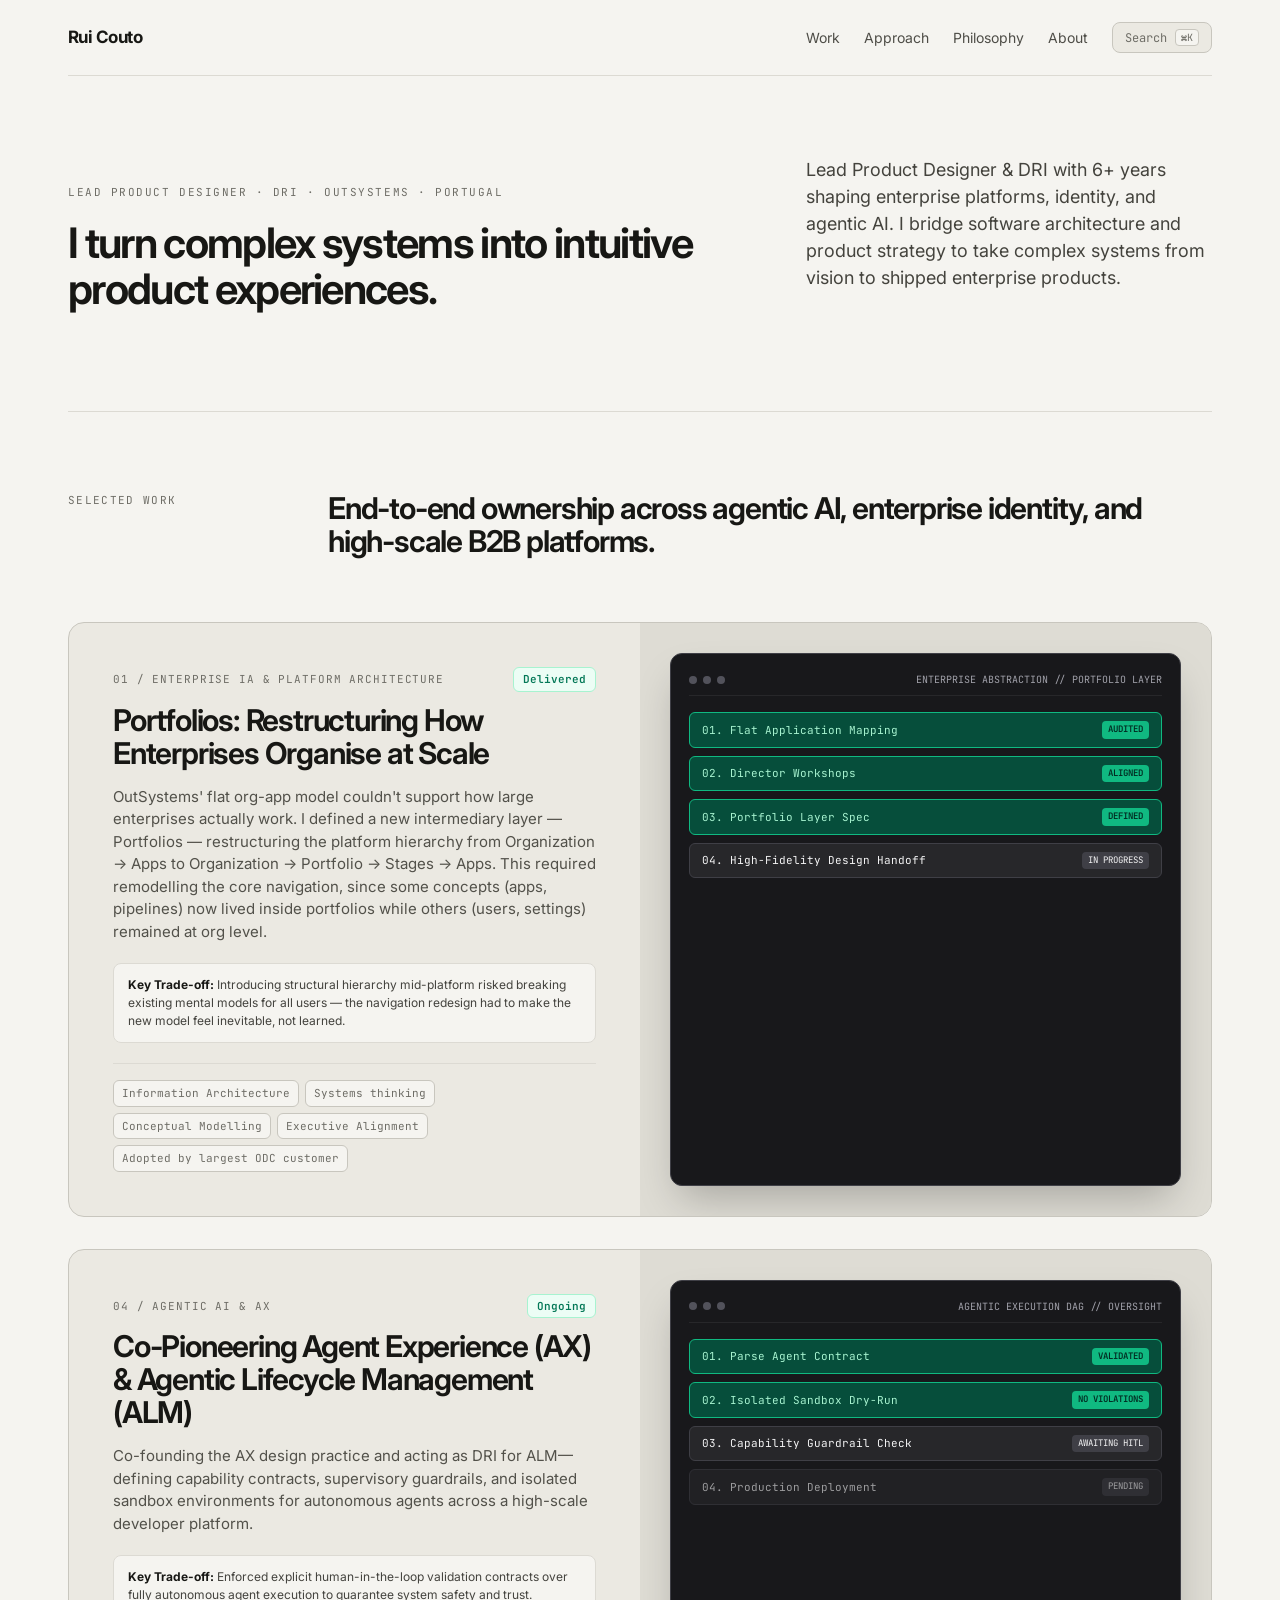
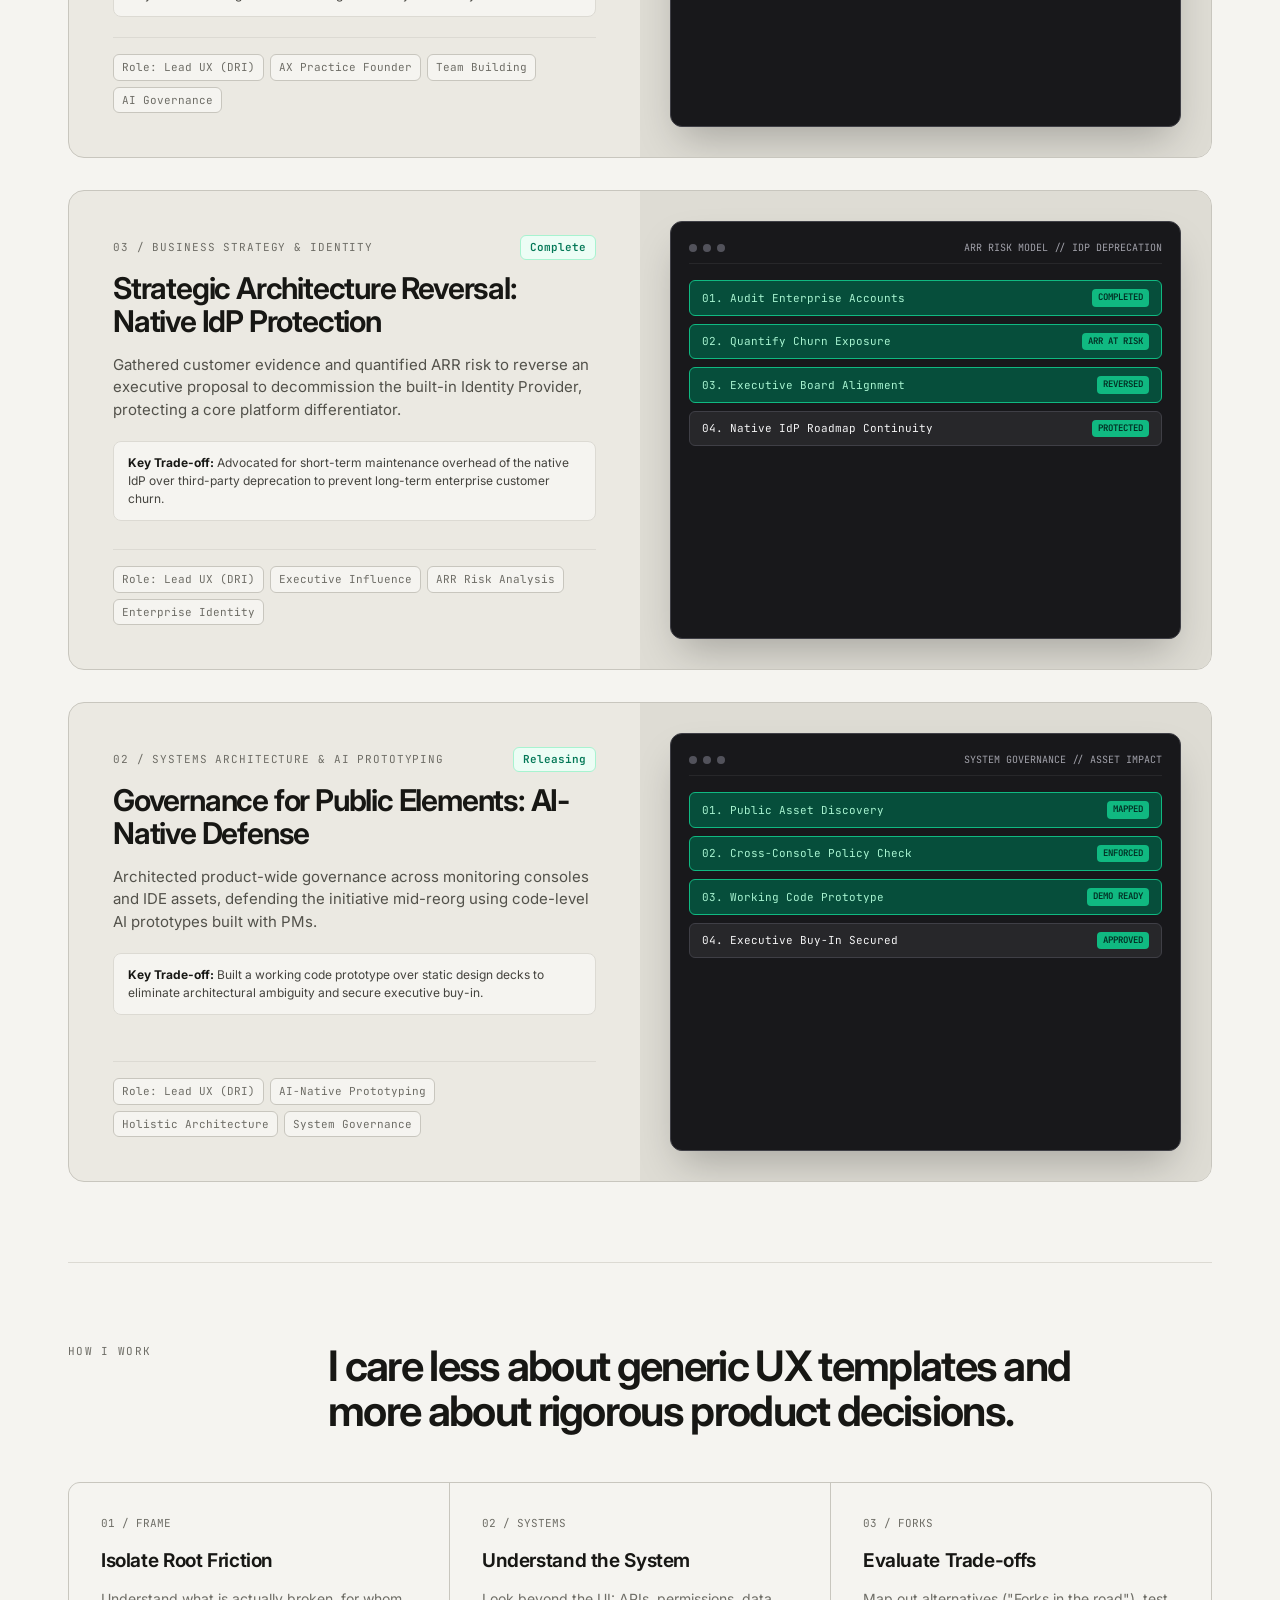
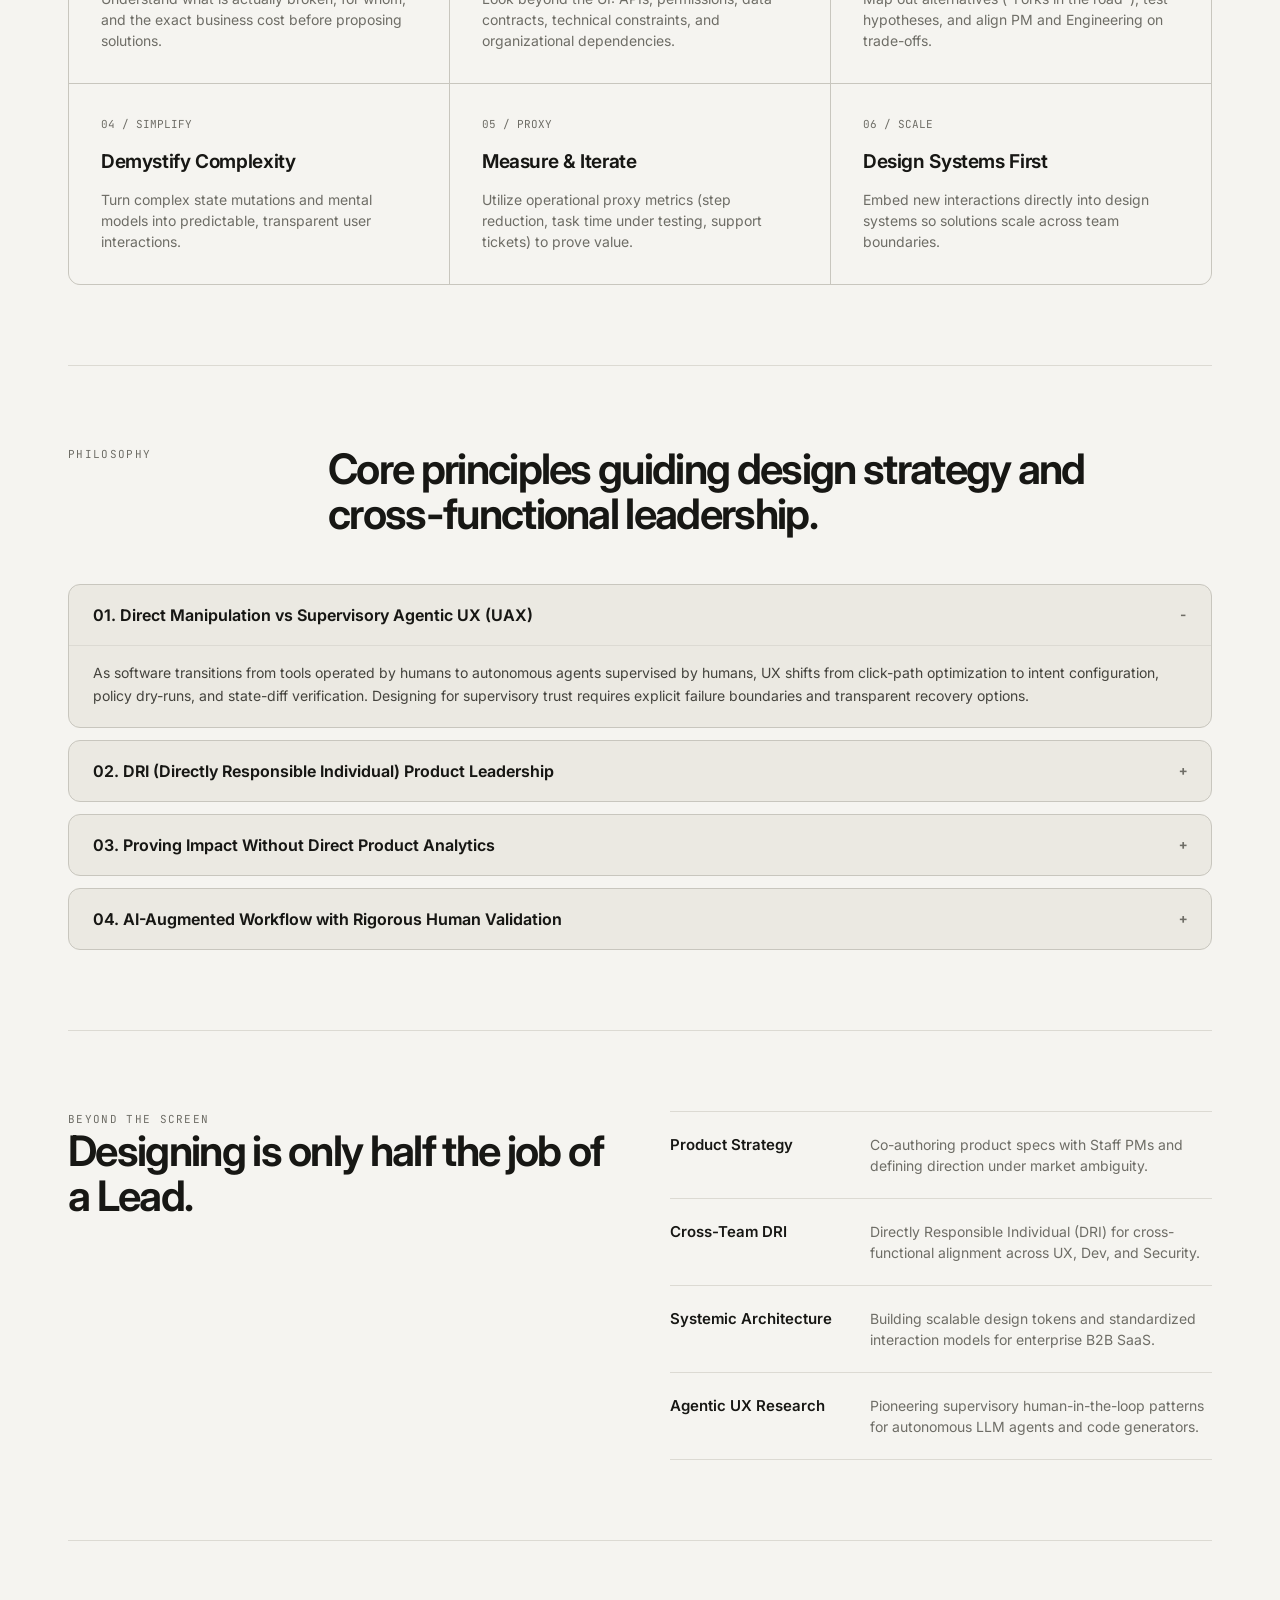
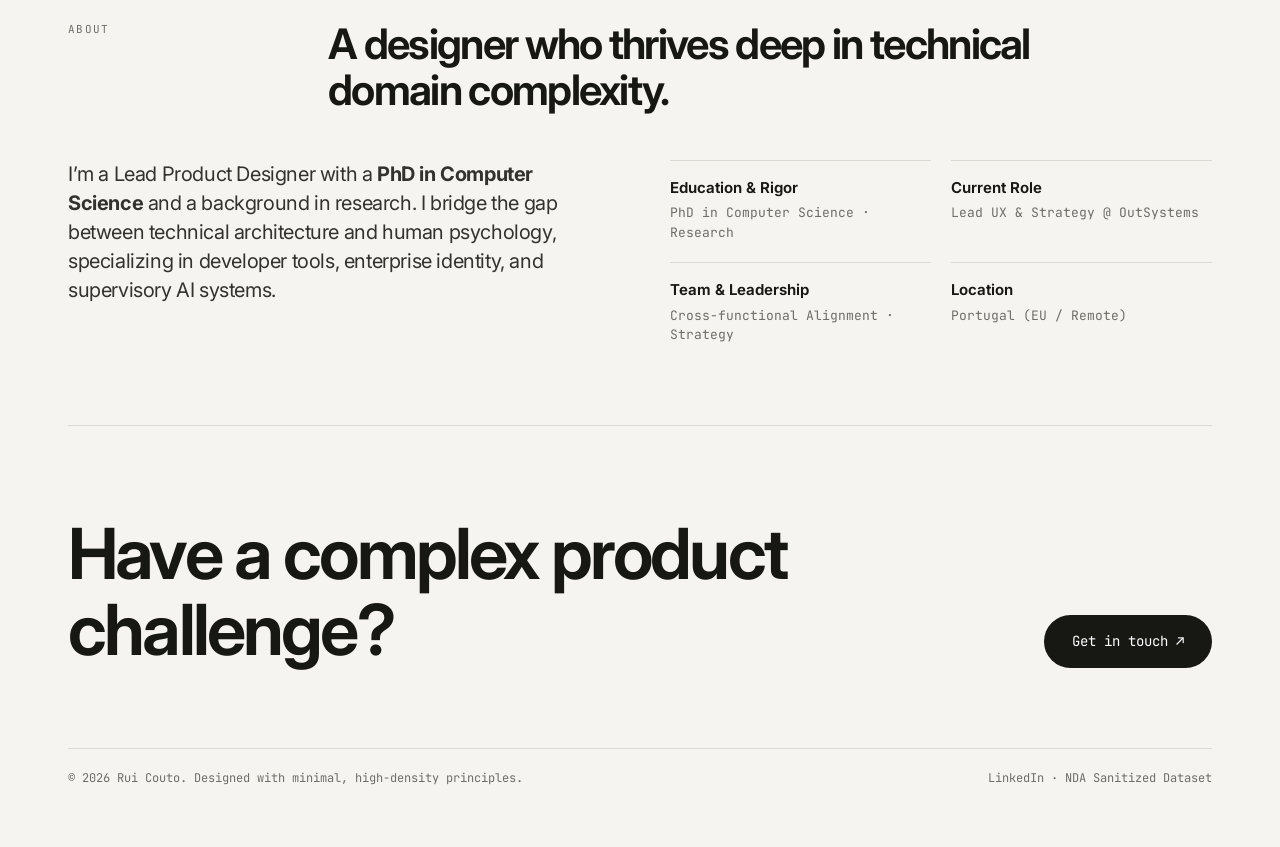
==== index.html @ 56433427 "Clean hero section." ====
<!doctype html>
<html lang="en">
<head>
<meta charset="utf-8">
<meta name="viewport" content="width=device-width, initial-scale=1.0">
<title>Rui Couto — Lead Product Designer & UX Systems</title>
<link rel="preconnect" href="https://fonts.googleapis.com">
<link rel="preconnect" href="https://fonts.gstatic.com" crossorigin>
<link href="https://fonts.googleapis.com/css2?family=Inter:wght@400;500;600;700;800&family=JetBrains+Mono:wght@400;500;600&display=swap" rel="stylesheet">
<style>
  :root {
    --bg: #f5f4f0;
    --ink: #171714;
    --muted: #6e6d66;
    --muted-light: #8e8c84;
    --line: #dcdad3;
    --line-dark: #c8c6be;
    --card: #ebe9e2;
    --card-hover: #e4e2da;
    --accent: #10b981;
    --accent-bg: #ecfdf5;
    --accent-border: #a7f3d0;
    --sky-accent: #0284c7;
    --sky-bg: #f0f9ff;
    --sky-border: #bae6fd;
    --pill-bg: #e2e0d8;
    --max: 1200px;
    --font-mono: 'JetBrains Mono', monospace;
  }

  * { box-sizing: border-box; }
  html { scroll-behavior: smooth; }
  body {
    margin: 0;
    background: var(--bg);
    color: var(--ink);
    font-family: Inter, system-ui, -apple-system, BlinkMacSystemFont, "Segoe UI", Roboto, sans-serif;
    line-height: 1.5;
    -webkit-font-smoothing: antialiased;
  }

  a { color: inherit; text-decoration: none; }
  button { font-family: inherit; cursor: pointer; }
  .wrap { max-width: var(--max); margin: auto; padding: 0 28px; }

  nav {
    height: 76px;
    display: flex;
    align-items: center;
    justify-content: space-between;
    border-bottom: 1px solid var(--line);
  }
  .logo-group {
    display: flex;
    align-items: center;
    gap: 12px;
  }
  .logo {
    font-weight: 700;
    letter-spacing: -.03em;
    font-size: 17px;
  }
  nav .links {
    display: flex;
    align-items: center;
    gap: 24px;
    font-size: 14px;
    color: #4e4d47;
  }
  .cmd-trigger {
    display: inline-flex;
    align-items: center;
    gap: 8px;
    background: var(--card);
    border: 1px solid var(--line-dark);
    padding: 6px 12px;
    border-radius: 8px;
    font-size: 12px;
    font-family: var(--font-mono);
    color: var(--muted);
    transition: all 0.2s ease;
  }
  .cmd-trigger:hover {
    background: var(--ink);
    color: #fff;
    border-color: var(--ink);
  }
  .kbd {
    background: var(--bg);
    border: 1px solid var(--line-dark);
    padding: 1px 5px;
    border-radius: 4px;
    font-size: 10px;
  }

  .hero {
    padding: 80px 0 100px;
    display: grid;
    grid-template-columns: 1.25fr 0.75fr;
    gap: 60px;
    align-items: end;
  }
  .eyebrow {
    text-transform: uppercase;
    letter-spacing: .14em;
    font-size: 11px;
    font-family: var(--font-mono);
    color: var(--muted);
    margin-bottom: 20px;
    display: flex;
    align-items: center;
    gap: 8px;
  }
  h1 {
    font-size: clamp(44px, 5.5vw, 80px);
    line-height: .96;
    letter-spacing: -.055em;
    margin: 0;
    max-width: 880px;
    font-weight: 700;
  }
  .hero-right {
    display: flex;
    flex-direction: column;
    gap: 20px;
  }
  .hero-copy {
    font-size: 18px;
    color: #44433d;
    margin: 0;
    line-height: 1.5;
  }
  .hero-copy strong { color: var(--ink); font-weight: 600; }
  .hero-meta {
    display: flex;
    gap: 8px;
    flex-wrap: wrap;
  }
  .pill {
    border: 1px solid var(--line-dark);
    background: var(--card);
    border-radius: 999px;
    padding: 6px 12px;
    font-size: 12px;
    font-family: var(--font-mono);
    color: #44433d;
  }

  section {
    padding: 80px 0;
    border-top: 1px solid var(--line);
  }
  .section-head {
    display: grid;
    grid-template-columns: 220px 1fr;
    gap: 40px;
    margin-bottom: 48px;
  }
  .section-label {
    text-transform: uppercase;
    letter-spacing: .12em;
    font-size: 11px;
    font-family: var(--font-mono);
    color: var(--muted);
  }
  h2 {
    font-size: clamp(30px, 3.8vw, 42px);
    line-height: 1.08;
    letter-spacing: -.04em;
    margin: 0;
    max-width: 760px;
    font-weight: 650;
  }

  .work-grid { display: grid; gap: 32px; }
  .case {
    display: grid;
    grid-template-columns: 1fr 1fr;
    min-height: 480px;
    background: var(--card);
    border: 1px solid var(--line-dark);
    border-radius: 16px;
    overflow: hidden;
    transition: transform 0.25s cubic-bezier(0.16, 1, 0.3, 1), box-shadow 0.25s ease;
  }
  .case:hover {
    transform: translateY(-2px);
    box-shadow: 0 16px 32px -8px rgba(0,0,0,0.06);
  }
  .case-info {
    padding: 44px;
    display: flex;
    flex-direction: column;
    justify-content: space-between;
  }
  .case-header-meta {
    display: flex;
    align-items: center;
    justify-content: space-between;
    gap: 12px;
    margin-bottom: 12px;
  }
  .case-category {
    font-family: var(--font-mono);
    font-size: 11px;
    text-transform: uppercase;
    letter-spacing: .08em;
    color: var(--muted);
  }
  .badge-impact {
    background: var(--accent-bg);
    color: #047857;
    border: 1px solid var(--accent-border);
    font-family: var(--font-mono);
    font-size: 11px;
    font-weight: 600;
    padding: 3px 9px;
    border-radius: 6px;
  }
  h3 {
    font-size: 30px;
    letter-spacing: -.04em;
    line-height: 1.1;
    margin: 0 0 16px;
    font-weight: 650;
  }
  .case-desc {
    color: #52514a;
    font-size: 15px;
    margin: 0 0 20px;
    line-height: 1.5;
  }
  
  .tradeoff-teaser {
    background: var(--bg);
    border: 1px solid var(--line);
    padding: 12px 14px;
    border-radius: 8px;
    font-size: 12px;
    color: #44433e;
    margin-bottom: 20px;
  }
  .tradeoff-teaser strong { color: var(--ink); }

  .case-footer {
    display: flex;
    align-items: center;
    justify-content: space-between;
    gap: 16px;
    padding-top: 16px;
    border-top: 1px solid var(--line);
  }
  .case-tags { display: flex; gap: 6px; flex-wrap: wrap; }
  .tag {
    font-size: 11px;
    font-family: var(--font-mono);
    background: var(--bg);
    border: 1px solid var(--line-dark);
    border-radius: 6px;
    padding: 4px 8px;
    color: var(--muted);
  }
  .btn-case {
    display: inline-flex;
    align-items: center;
    gap: 6px;
    background: var(--ink);
    color: #fff;
    border: none;
    padding: 9px 16px;
    border-radius: 8px;
    font-size: 12px;
    font-weight: 600;
    font-family: var(--font-mono);
    transition: opacity 0.2s;
  }
  .btn-case:hover { opacity: 0.88; }

  .visual {
    position: relative;
    background: #dedcd4;
    display: flex;
    align-items: center;
    justify-content: center;
    padding: 30px;
    overflow: hidden;
  }
  .visual-frame {
    width: 100%;
    height: 100%;
    min-height: 280px;
    background: #18181b;
    color: #f4f4f5;
    border: 1px solid #3f3f46;
    box-shadow: 0 20px 40px -10px rgba(0,0,0,0.25);
    border-radius: 12px;
    padding: 18px;
    display: flex;
    flex-direction: column;
    gap: 12px;
    font-family: var(--font-mono);
    font-size: 11px;
  }
  .frame-bar { display: flex; align-items: center; justify-content: space-between; border-bottom: 1px solid #27272a; padding-bottom: 8px; }
  .frame-dots { display: flex; gap: 6px; }
  .dot { width: 8px; height: 8px; border-radius: 50%; background: #52525b; }
  .frame-title { color: #a1a1aa; font-size: 10px; }

  /* Visual preview custom mock elements */
  .dag-container { display: flex; flex-direction: column; gap: 8px; margin-top: 4px; }
  .dag-step { background: #27272a; border: 1px solid #3f3f46; border-radius: 6px; padding: 8px 12px; display: flex; justify-content: space-between; align-items: center; }
  .dag-step.active { border-color: #10b981; background: #064e3b; color: #a7f3d0; }
  .dag-step.pending { opacity: 0.6; }
  .status-pill { font-size: 9px; padding: 2px 6px; border-radius: 4px; background: #3f3f46; }
  .status-pill.success { background: #10b981; color: #022c22; font-weight: 600; }

  .matrix-grid { display: grid; grid-template-columns: 1fr 1fr; gap: 8px; margin-top: 4px; }
  .matrix-card { background: #27272a; border: 1px solid #3f3f46; border-radius: 6px; padding: 10px; display: flex; flex-direction: column; gap: 6px; }
  .matrix-row { display: flex; justify-content: space-between; font-size: 10px; color: #d4d4d8; }
  .matrix-check { color: #10b981; font-weight: bold; }

  .cli-window { background: #09090b; border-radius: 6px; padding: 10px; border: 1px solid #27272a; line-height: 1.6; }
  .cli-prompt { color: #10b981; }
  .cli-warn { color: #f59e0b; }
  .cli-diff { color: #38bdf8; }

  .process {
    display: grid;
    grid-template-columns: repeat(3, 1fr);
    gap: 1px;
    background: var(--line-dark);
    border: 1px solid var(--line-dark);
    border-radius: 12px;
    overflow: hidden;
  }
  .process article {
    background: var(--bg);
    padding: 32px;
    min-height: 200px;
    display: flex;
    flex-direction: column;
    justify-content: space-between;
  }
  .process .num {
    font-size: 11px;
    font-family: var(--font-mono);
    color: var(--muted);
  }
  .process h4 {
    font-size: 19px;
    letter-spacing: -.02em;
    margin: 12px 0 8px;
    font-weight: 650;
  }
  .process p {
    font-size: 14px;
    color: var(--muted);
    margin: 0;
    line-height: 1.5;
  }

  .accordion-list { display: flex; flex-direction: column; gap: 12px; margin-top: 24px; }
  .accordion-item {
    background: var(--card);
    border: 1px solid var(--line-dark);
    border-radius: 12px;
    overflow: hidden;
    transition: background 0.2s;
  }
  .accordion-header {
    width: 100%;
    padding: 20px 24px;
    display: flex;
    align-items: center;
    justify-content: space-between;
    background: none;
    border: none;
    text-align: left;
    font-size: 16px;
    font-weight: 650;
    color: var(--ink);
  }
  .accordion-header:hover { background: var(--card-hover); }
  .accordion-body {
    padding: 0 24px 20px;
    font-size: 14px;
    color: #44433d;
    line-height: 1.6;
    display: none;
    border-top: 1px solid var(--line);
    padding-top: 16px;
  }
  .accordion-item.active .accordion-body { display: block; }
  .accordion-icon { font-family: var(--font-mono); font-size: 14px; color: var(--muted); }

  .beyond { display: grid; grid-template-columns: 1fr 1fr; gap: 60px; }
  .list { border-top: 1px solid var(--line); }
  .list-row {
    display: grid;
    grid-template-columns: 180px 1fr;
    gap: 20px;
    padding: 22px 0;
    border-bottom: 1px solid var(--line);
  }
  .list-row strong { font-size: 15px; font-weight: 600; }
  .list-row span { font-size: 14px; color: var(--muted); }

  .about { display: grid; grid-template-columns: 1fr 1fr; gap: 60px; }
  .about-text { font-size: 20px; line-height: 1.45; letter-spacing: -.02em; margin: 0; color: #33322d; }
  .facts { display: grid; grid-template-columns: 1fr 1fr; gap: 20px; }
  .fact { border-top: 1px solid var(--line); padding-top: 16px; }
  .fact b { display: block; font-size: 15px; font-weight: 650; }
  .fact span { display: block; color: var(--muted); font-size: 13px; font-family: var(--font-mono); margin-top: 4px; }

  footer { padding: 90px 0 60px; border-top: 1px solid var(--line); }
  .contact { display: flex; align-items: flex-end; justify-content: space-between; gap: 40px; }
  .contact h2 { font-size: clamp(40px, 5.5vw, 72px); max-width: 750px; }
  .btn-contact {
    background: var(--ink);
    color: #fff;
    border-radius: 999px;
    padding: 16px 28px;
    font-size: 14px;
    font-family: var(--font-mono);
    white-space: nowrap;
    transition: opacity 0.2s;
  }
  .btn-contact:hover { opacity: 0.85; }
  .fine {
    display: flex;
    justify-content: space-between;
    border-top: 1px solid var(--line);
    margin-top: 80px;
    padding-top: 20px;
    color: var(--muted);
    font-size: 12px;
    font-family: var(--font-mono);
  }

  /* Full Page Case Study View Styles */
  .main-view { display: block; }
  .main-view.hidden { display: none; }

  .case-page-view {
    display: none;
    min-height: 100vh;
    background: var(--bg);
    color: var(--ink);
    padding-bottom: 100px;
  }
  .case-page-view.active {
    display: block;
  }
  .case-sticky-bar {
    position: sticky;
    top: 0;
    background: rgba(245, 244, 240, 0.94);
    backdrop-filter: blur(10px);
    border-bottom: 1px solid var(--line);
    z-index: 90;
    height: 70px;
    display: flex;
    align-items: center;
  }
  .case-sticky-bar .wrap {
    width: 100%;
    display: flex;
    align-items: center;
    justify-content: space-between;
  }
  .btn-back {
    display: inline-flex;
    align-items: center;
    gap: 8px;
    font-family: var(--font-mono);
    font-size: 13px;
    font-weight: 600;
    color: var(--ink);
    background: var(--card);
    border: 1px solid var(--line-dark);
    padding: 8px 16px;
    border-radius: 8px;
    transition: all 0.2s ease;
    cursor: pointer;
  }
  .btn-back:hover {
    background: var(--ink);
    color: #fff;
    border-color: var(--ink);
  }
  .case-breadcrumb {
    font-family: var(--font-mono);
    font-size: 12px;
    color: var(--muted);
  }
  .case-hero-full {
    padding: 60px 0 40px;
    border-bottom: 1px solid var(--line);
  }
  .case-full-title {
    font-size: clamp(34px, 4.8vw, 58px);
    line-height: 1.05;
    letter-spacing: -.045em;
    font-weight: 750;
    margin: 16px 0 24px;
    max-width: 920px;
  }
  .case-meta-grid {
    display: grid;
    grid-template-columns: 2.2fr 1fr;
    gap: 60px;
    margin-top: 48px;
  }
  .case-main-body {
    display: flex;
    flex-direction: column;
    gap: 56px;
  }
  .case-side-panel {
    background: var(--card);
    border: 1px solid var(--line-dark);
    border-radius: 14px;
    padding: 28px;
    display: flex;
    flex-direction: column;
    gap: 22px;
    height: fit-content;
    position: sticky;
    top: 96px;
  }
  .side-meta-group { display: flex; flex-direction: column; gap: 4px; }
  .side-meta-label {
    font-family: var(--font-mono);
    font-size: 10px;
    text-transform: uppercase;
    letter-spacing: 0.12em;
    color: var(--muted);
  }
  .side-meta-val {
    font-size: 14px;
    font-weight: 600;
    color: var(--ink);
  }
  .case-block-heading {
    font-size: 24px;
    font-weight: 700;
    letter-spacing: -0.03em;
    margin: 0 0 16px;
    color: var(--ink);
    display: flex;
    align-items: center;
    gap: 12px;
  }
  .case-num-pill {
    font-family: var(--font-mono);
    font-size: 11px;
    color: var(--muted);
    background: var(--card);
    border: 1px solid var(--line-dark);
    padding: 2px 8px;
    border-radius: 4px;
  }
  .case-prose {
    font-size: 16px;
    line-height: 1.65;
    color: #383733;
    margin: 0 0 16px;
  }
  .case-next-card {
    margin-top: 80px;
    padding: 40px;
    background: var(--card);
    border: 1px solid var(--line-dark);
    border-radius: 16px;
    display: flex;
    align-items: center;
    justify-content: space-between;
    gap: 24px;
  }

  .cmd-overlay {
    position: fixed;
    inset: 0;
    background: rgba(23, 23, 20, 0.8);
    backdrop-filter: blur(4px);
    z-index: 120;
    display: flex;
    align-items: start;
    justify-content: center;
    padding-top: 12vh;
    opacity: 0;
    pointer-events: none;
    transition: opacity 0.15s ease;
  }
  .cmd-overlay.active { opacity: 1; pointer-events: auto; }
  .cmd-dialog {
    background: var(--ink);
    color: #f5f4f0;
    border: 1px solid #33322d;
    border-radius: 12px;
    width: 100%;
    max-width: 600px;
    box-shadow: 0 20px 40px rgba(0,0,0,0.4);
    overflow: hidden;
  }
  .cmd-input-wrap {
    display: flex;
    align-items: center;
    padding: 16px 20px;
    border-bottom: 1px solid #282723;
    gap: 12px;
  }
  .cmd-input {
    background: none;
    border: none;
    color: #fff;
    font-size: 15px;
    width: 100%;
    outline: none;
    font-family: inherit;
  }
  .cmd-list { max-height: 320px; overflow-y: auto; padding: 8px; }
  .cmd-item {
    display: flex;
    align-items: center;
    justify-content: space-between;
    padding: 12px 16px;
    border-radius: 8px;
    font-size: 13px;
    color: #a3a299;
    cursor: pointer;
    transition: all 0.15s ease;
  }
  .cmd-item:hover, .cmd-item.selected { background: #282723; color: #fff; }
  .cmd-item-label { display: flex; align-items: center; gap: 10px; }
  .cmd-badge { font-family: var(--font-mono); font-size: 10px; background: #33322d; padding: 2px 6px; border-radius: 4px; color: #a3a299; }

  @media(max-width: 860px) {
    .hero, .case, .beyond, .about { grid-template-columns: 1fr; }
    .hero { padding-top: 40px; gap: 30px; }
    .section-head { grid-template-columns: 1fr; gap: 12px; }
    .process { grid-template-columns: 1fr; }
    .visual { min-height: 260px; }
    nav .links { display: none; }
    .tradeoff-grid { grid-template-columns: 1fr; }
    .contact { flex-direction: column; align-items: flex-start; }
    .list-row { grid-template-columns: 1fr; gap: 4px; }
  }
</style>
</head>
<body>

<div class="wrap">
  <nav>
    <div class="logo-group">
        <a class="logo" href="#">Rui Couto</a>
    </div>
    <div class="links">
      <a href="#work">Work</a>
      <a href="#approach">Approach</a>
      <a href="#philosophy">Philosophy</a>
      <a href="#about">About</a>
      <button class="cmd-trigger" id="cmdBtn">
        <span>Search</span>
        <span class="kbd">⌘K</span>
      </button>
    </div>
  </nav>

  <header class="hero">
    <div>
      <div class="eyebrow">
        Lead Product Designer · DRI · OutSystems · Portugal
      </div>
      <h2>I turn complex systems into intuitive product experiences.</h2>
    </div>
    <div class="hero-right">
      <p class="hero-copy">
        Lead Product Designer & DRI with 6+ years shaping enterprise platforms, identity, and agentic AI. I bridge software architecture and product strategy to take complex systems from vision to shipped enterprise products.
        <!-- PhD in Computer Science with 6+ years owning enterprise identity, Application lifecycle management and agentic AI end-to-end. I work where technical architecture, product strategy, and human behaviour converge, defining the vision for emerging spaces before the patterns exist. -->
      </p>
      <div class="hero-meta">
      <!--  <span class="pill">Cross-Functional DRI</span>
        <span class="pill">Agentic Lifecycle & Governance (ALM)</span>
        <span class="pill">AX (Agent Experience) Co-Pioneer</span>
      -->
      </div>
    </div>
  </header>

  <section id="work">
    <div class="section-head">
      <div class="section-label">Selected Work</div>
      <!--<h2>Co-pioneering Agent Experience (AX) design and driving cross-functional strategy for Agentic Lifecycle Management (ALM) and enterprise Identity across high-scale B2B platforms.</h2>-->
      <h3>End-to-end ownership across agentic AI, enterprise identity, and high-scale B2B platforms.</h3>
    </div>

    <div class="work-grid">



     <!-- CASE 01: Portfolios -->
<article class="case" onclick="navigateToCase('01')" onkeydown="if(event.key==='Enter'||event.key===' ') navigateToCase('01')" role="button" tabindex="0" style="cursor: pointer;">
  <div class="case-info">
    <div>
      <div class="case-header-meta">
        <span class="case-category">01 / Enterprise IA & Platform Architecture</span>
        <span class="badge-impact">Delivered</span>
      </div>
      <h3>Portfolios: Restructuring How Enterprises Organise at Scale</h3>
      <p class="case-desc">
        OutSystems' flat org-app model couldn't support how large enterprises actually work. I defined a new intermediary layer — Portfolios — restructuring the platform hierarchy from Organization → Apps to Organization → Portfolio → Stages → Apps. This required remodelling the core navigation, since some concepts (apps, pipelines) now lived inside portfolios while others (users, settings) remained at org level.
      </p>
      <div class="tradeoff-teaser">
        <strong>Key Trade-off:</strong> Introducing structural hierarchy mid-platform risked breaking existing mental models for all users — the navigation redesign had to make the new model feel inevitable, not learned.
      </div>
    </div>
    <div class="case-footer">
      <div class="case-tags">
        <span class="tag">Information Architecture</span>
        <span class="tag">Systems thinking</span>
        <span class="tag">Conceptual Modelling</span>
        <span class="tag">Executive Alignment</span>
        <span class="tag">Adopted by largest ODC customer</span>
      </div>
    </div>
  </div>

  <div class="visual">
    <div class="visual-frame">
      <div class="frame-bar">
        <div class="frame-dots"><span class="dot"></span><span class="dot"></span><span class="dot"></span></div>
        <span class="frame-title">ENTERPRISE ABSTRACTION // PORTFOLIO LAYER</span>
      </div>
      <div class="dag-container">
        <div class="dag-step active">
          <span>01. Flat Application Mapping</span>
          <span class="status-pill success">AUDITED</span>
        </div>
        <div class="dag-step active">
          <span>02. Director Workshops</span>
          <span class="status-pill success">ALIGNED</span>
        </div>
        <div class="dag-step active">
          <span>03. Portfolio Layer Spec</span>
          <span class="status-pill success">DEFINED</span>
        </div>
        <div class="dag-step">
          <span>04. High-Fidelity Design Handoff</span>
          <span class="status-pill">IN PROGRESS</span>
        </div>
      </div>
    </div>
  </div>
</article>


<!-- CASE 04: AX & ALM -->
<article class="case" onclick="navigateToCase('04')" onkeydown="if(event.key==='Enter'||event.key===' ') navigateToCase('04')" role="button" tabindex="0" style="cursor: pointer;">
  <div class="case-info">
    <div>
      <div class="case-header-meta">
        <span class="case-category">04 / Agentic AI & AX</span>
        <span class="badge-impact">Ongoing</span>
      </div>
      <h3>Co-Pioneering Agent Experience (AX) & Agentic Lifecycle Management (ALM)</h3>
      <p class="case-desc">
        Co-founding the AX design practice and acting as DRI for ALM—defining capability contracts, supervisory guardrails, and isolated sandbox environments for autonomous agents across a high-scale developer platform.
      </p>
      <div class="tradeoff-teaser">
        <strong>Key Trade-off:</strong> Enforced explicit human-in-the-loop validation contracts over fully autonomous agent execution to guarantee system safety and trust.
      </div>
    </div>
    <div class="case-footer">
      <div class="case-tags">
        <span class="tag">Role: Lead UX (DRI)</span>
        <span class="tag">AX Practice Founder</span>
        <span class="tag">Team Building</span>
        <span class="tag">AI Governance</span>
      </div>
    </div>
  </div>

  <div class="visual">
    <div class="visual-frame">
      <div class="frame-bar">
        <div class="frame-dots"><span class="dot"></span><span class="dot"></span><span class="dot"></span></div>
        <span class="frame-title">AGENTIC EXECUTION DAG // OVERSIGHT</span>
      </div>
      <div class="dag-container">
        <div class="dag-step active">
          <span>01. Parse Agent Contract</span>
          <span class="status-pill success">VALIDATED</span>
        </div>
        <div class="dag-step active">
          <span>02. Isolated Sandbox Dry-Run</span>
          <span class="status-pill success">NO VIOLATIONS</span>
        </div>
        <div class="dag-step">
          <span>03. Capability Guardrail Check</span>
          <span class="status-pill">AWAITING HITL</span>
        </div>
        <div class="dag-step pending">
          <span>04. Production Deployment</span>
          <span class="status-pill">PENDING</span>
        </div>
      </div>
    </div>
  </div>
</article>


<!-- CASE 03: Strategic IdP Reversal -->
<article class="case" onclick="navigateToCase('03')" onkeydown="if(event.key==='Enter'||event.key===' ') navigateToCase('03')" role="button" tabindex="0" style="cursor: pointer;">
  <div class="case-info">
    <div>
      <div class="case-header-meta">
        <span class="case-category">03 / Business Strategy & Identity</span>
        <span class="badge-impact">Complete</span>
      </div>
      <h3>Strategic Architecture Reversal: Native IdP Protection</h3>
      <p class="case-desc">
        Gathered customer evidence and quantified ARR risk to reverse an executive proposal to decommission the built-in Identity Provider, protecting a core platform differentiator.
      </p>
      <div class="tradeoff-teaser">
        <strong>Key Trade-off:</strong> Advocated for short-term maintenance overhead of the native IdP over third-party deprecation to prevent long-term enterprise customer churn.
      </div>
    </div>
    <div class="case-footer">
      <div class="case-tags">
        <span class="tag">Role: Lead UX (DRI)</span>
        <span class="tag">Executive Influence</span>
        <span class="tag">ARR Risk Analysis</span>
        <span class="tag">Enterprise Identity</span>
      </div>
    </div>
  </div>

  <div class="visual">
    <div class="visual-frame">
      <div class="frame-bar">
        <div class="frame-dots"><span class="dot"></span><span class="dot"></span><span class="dot"></span></div>
        <span class="frame-title">ARR RISK MODEL // IDP DEPRECATION</span>
      </div>
      <div class="dag-container">
        <div class="dag-step active">
          <span>01. Audit Enterprise Accounts</span>
          <span class="status-pill success">COMPLETED</span>
        </div>
        <div class="dag-step active">
          <span>02. Quantify Churn Exposure</span>
          <span class="status-pill success">ARR AT RISK</span>
        </div>
        <div class="dag-step active">
          <span>03. Executive Board Alignment</span>
          <span class="status-pill success">REVERSED</span>
        </div>
        <div class="dag-step">
          <span>04. Native IdP Roadmap Continuity</span>
          <span class="status-pill success">PROTECTED</span>
        </div>
      </div>
    </div>
  </div>
</article>


<!-- CASE 02: Public Elements Governance -->
<article class="case" onclick="navigateToCase('02')" onkeydown="if(event.key==='Enter'||event.key===' ') navigateToCase('02')" role="button" tabindex="0" style="cursor: pointer;">
  <div class="case-info">
    <div>
      <div class="case-header-meta">
        <span class="case-category">02 / Systems Architecture & AI Prototyping</span>
        <span class="badge-impact">Releasing</span>
      </div>
      <h3>Governance for Public Elements: AI-Native Defense</h3>
      <p class="case-desc">
        Architected product-wide governance across monitoring consoles and IDE assets, defending the initiative mid-reorg using code-level AI prototypes built with PMs.
      </p>
      <div class="tradeoff-teaser">
        <strong>Key Trade-off:</strong> Built a working code prototype over static design decks to eliminate architectural ambiguity and secure executive buy-in.
      </div>
    </div>
    <div class="case-footer">
      <div class="case-tags">
        <span class="tag">Role: Lead UX (DRI)</span>
        <span class="tag">AI-Native Prototyping</span>
        <span class="tag">Holistic Architecture</span>
        <span class="tag">System Governance</span>
      </div>
    </div>
  </div>

  <div class="visual">
    <div class="visual-frame">
      <div class="frame-bar">
        <div class="frame-dots"><span class="dot"></span><span class="dot"></span><span class="dot"></span></div>
        <span class="frame-title">SYSTEM GOVERNANCE // ASSET IMPACT</span>
      </div>
      <div class="dag-container">
        <div class="dag-step active">
          <span>01. Public Asset Discovery</span>
          <span class="status-pill success">MAPPED</span>
        </div>
        <div class="dag-step active">
          <span>02. Cross-Console Policy Check</span>
          <span class="status-pill success">ENFORCED</span>
        </div>
        <div class="dag-step active">
          <span>03. Working Code Prototype</span>
          <span class="status-pill success">DEMO READY</span>
        </div>
        <div class="dag-step">
          <span>04. Executive Buy-In Secured</span>
          <span class="status-pill success">APPROVED</span>
        </div>
      </div>
    </div>
  </div>
</article>







<!-- CASE 05: External Auth & Public APIs -->
 <!-- 
<article class="case" onclick="navigateToCase('external-auth-apis')" role="button" tabindex="0" style="cursor: pointer;">
  <div class="case-info">
    <div>
      <div class="case-header-meta">
        <span class="case-category">05 / Platform Architecture & Growth</span>
        <span class="badge-impact">Delivered</span>
      </div>
      <h3>Unblocking Enterprise Sales via External Auth & Public APIs</h3>
      <p class="case-desc">
        Led end-to-end UX strategy and cross-functional alignment for external IdP integrations (SAML, OAuth, OIDC) and public end-user management APIs.
      </p>
      <div class="tradeoff-teaser">
        <strong>Key Trade-off:</strong> Prioritized strict compliance and security protocol standards over UI simplification to unblock high-value enterprise deals.
      </div>
    </div>
    <div class="case-footer">
      <div class="case-tags">
        <span class="tag">Role: Lead UX (DRI)</span>
        <span class="tag">Sales Enablement</span>
        <span class="tag">Public API Design</span>
        <span class="tag">Cross-Functional Alignment</span>
      </div>
    </div>
  </div>

  <div class="visual">
    <div class="visual-frame">
      <div class="frame-bar">
        <div class="frame-dots"><span class="dot"></span><span class="dot"></span><span class="dot"></span></div>
        <span class="frame-title">IDENTITY FEDERATION // PROTOCOL FLOW</span>
      </div>
      <div class="dag-container">
        <div class="dag-step active">
          <span>01. External IdP Challenge</span>
          <span class="status-pill success">SAML 2.0 / OIDC</span>
        </div>
        <div class="dag-step active">
          <span>02. Token Exchange & Mapping</span>
          <span class="status-pill success">AUTHENTICATED</span>
        </div>
        <div class="dag-step active">
          <span>03. Public User API Sync</span>
          <span class="status-pill success">PROVISIONED</span>
        </div>
        <div class="dag-step">
          <span>04. Enterprise SSO Access</span>
          <span class="status-pill success">GRANTED</span>
        </div>
      </div>
    </div>
  </div>
</article>
-->




    </div>
  </section>

  <section id="approach">
    <div class="section-head">
      <div class="section-label">How I Work</div>
      <h2>I care less about generic UX templates and more about rigorous product decisions.</h2>
    </div>
    <div class="process">
      <article>
        <div class="num">01 / FRAME</div>
        <h4>Isolate Root Friction</h4>
        <p>Understand what is actually broken, for whom, and the exact business cost before proposing solutions.</p>
      </article>
      <article>
        <div class="num">02 / SYSTEMS</div>
        <h4>Understand the System</h4>
        <p>Look beyond the UI: APIs, permissions, data contracts, technical constraints, and organizational dependencies.</p>
      </article>
      <article>
        <div class="num">03 / FORKS</div>
        <h4>Evaluate Trade-offs</h4>
        <p>Map out alternatives ("Forks in the road"), test hypotheses, and align PM and Engineering on trade-offs.</p>
      </article>
      <article>
        <div class="num">04 / SIMPLIFY</div>
        <h4>Demystify Complexity</h4>
        <p>Turn complex state mutations and mental models into predictable, transparent user interactions.</p>
      </article>
      <article>
        <div class="num">05 / PROXY</div>
        <h4>Measure & Iterate</h4>
        <p>Utilize operational proxy metrics (step reduction, task time under testing, support tickets) to prove value.</p>
      </article>
      <article>
        <div class="num">06 / SCALE</div>
        <h4>Design Systems First</h4>
        <p>Embed new interactions directly into design systems so solutions scale across team boundaries.</p>
      </article>
    </div>
  </section>

  <section id="philosophy">
    <div class="section-head">
      <div class="section-label">Philosophy</div>
      <h2>Core principles guiding design strategy and cross-functional leadership.</h2>
    </div>
    <div class="accordion-list">
      
      <div class="accordion-item active">
        <button class="accordion-header" onclick="toggleAccordion(this)">
          <span>01. Direct Manipulation vs Supervisory Agentic UX (UAX)</span>
          <span class="accordion-icon">−</span>
        </button>
        <div class="accordion-body">
          As software transitions from tools operated by humans to autonomous agents supervised by humans, UX shifts from click-path optimization to intent configuration, policy dry-runs, and state-diff verification. Designing for supervisory trust requires explicit failure boundaries and transparent recovery options.
        </div>
      </div>

      <div class="accordion-item">
        <button class="accordion-header" onclick="toggleAccordion(this)">
          <span>02. DRI (Directly Responsible Individual) Product Leadership</span>
          <span class="accordion-icon">+</span>
        </button>
        <div class="accordion-body">
          Design leadership isn’t just producing Figma deliverables. It means writing product specs alongside PMs, evaluating architectural trade-offs with Principal Engineers, defining operational proxy metrics early, and staying accountable for business impact.
        </div>
      </div>

      <div class="accordion-item">
        <button class="accordion-header" onclick="toggleAccordion(this)">
          <span>03. Proving Impact Without Direct Product Analytics</span>
          <span class="accordion-icon">+</span>
        </button>
        <div class="accordion-body">
          When direct telemetry is constrained by enterprise privacy or early-stage launches, value is proven through operational proxies: setup step reduction, task completion speed under usability testing, support ticket drops, and design system reuse scalability.
        </div>
      </div>

      <div class="accordion-item">
        <button class="accordion-header" onclick="toggleAccordion(this)">
          <span>04. AI-Augmented Workflow with Rigorous Human Validation</span>
          <span class="accordion-icon">+</span>
        </button>
        <div class="accordion-body">
          I actively leverage LLMs for research synthesis, edge-case generation, and rapid code prototyping. However, final design judgment, accessibility standards, user empathy, and ethical trade-offs remain strictly human-led.
        </div>
      </div>

    </div>
  </section>

  <section>
    <div class="beyond">
      <div>
        <div class="section-label">Beyond the Screen</div>
        <h2>Designing is only half the job of a Lead.</h2>
      </div>
      <div class="list">
        <div class="list-row">
          <strong>Product Strategy</strong>
          <span>Co-authoring product specs with Staff PMs and defining direction under market ambiguity.</span>
        </div>
        <div class="list-row">
          <strong>Cross-Team DRI</strong>
          <span>Directly Responsible Individual (DRI) for cross-functional alignment across UX, Dev, and Security.</span>
        </div>
        <div class="list-row">
          <strong>Systemic Architecture</strong>
          <span>Building scalable design tokens and standardized interaction models for enterprise B2B SaaS.</span>
        </div>
        <div class="list-row">
          <strong>Agentic UX Research</strong>
          <span>Pioneering supervisory human-in-the-loop patterns for autonomous LLM agents and code generators.</span>
        </div>
      </div>
    </div>
  </section>

  <section id="about">
    <div class="section-head">
      <div class="section-label">About</div>
      <h2>A designer who thrives deep in technical domain complexity.</h2>
    </div>
    <div class="about">
      <div>
        <p class="about-text">
          I’m a Lead Product Designer with a <strong>PhD in Computer Science</strong> and a background in research. I bridge the gap between technical architecture and human psychology, specializing in developer tools, enterprise identity, and supervisory AI systems.
        </p>
      </div>
      <div class="facts">
        <div class="fact">
          <b>Education & Rigor</b>
          <span>PhD in Computer Science · Research</span>
        </div>
        <div class="fact">
          <b>Current Role</b>
          <span>Lead UX & Strategy @ OutSystems</span>
        </div>
        <div class="fact">
          <b>Team & Leadership</b>
          <span>Cross-functional Alignment · Strategy</span>
        </div>
        <div class="fact">
          <b>Location</b>
          <span>Portugal (EU / Remote)</span>
        </div>
      </div>
    </div>
  </section>

  <footer id="contact">
    <div class="contact">
      <h2>Have a complex product challenge?</h2>
      <a class="btn-contact" id="emailBtn" href="mailto:rui.couto.ux@gmail.com">Get in touch ↗</a>
    </div>
    <div class="fine">
      <span>© 2026 Rui Couto. Designed with minimal, high-density principles.</span>
      <span><a href="https://www.linkedin.com/in/rmscouto/" target="_blank" rel="noopener noreferrer">LinkedIn</a> · NDA Sanitized Dataset</span>
    </div>
  </footer>
</div>

<div class="cmd-overlay" id="cmdOverlay">
  <div class="cmd-dialog">
    <div class="cmd-input-wrap">
      <span style="color:#a3a299; font-family:var(--font-mono); font-size:12px;">⌘</span>
      <input type="text" class="cmd-input" id="cmdInput" placeholder="Type a command or jump to section..." />
    </div>
    <div class="cmd-list" id="cmdList">
      <!-- Options rendered via JS -->
    </div>
  </div>
</div>

<script>
  function navigateToCase(caseKey) {
    const keyMap = {
      '01': 'case_01.html',
      '02': 'case_02.html',
      '03': 'case_03.html',
      '04': 'case_04.html',
      'public-elements-governance': 'case_02.html',
      'idp-architecture-reversal': 'case_03.html',
      'agentic-ax-alm': 'case_04.html',
      'identity-shell': 'case_03.html',
      'agentic-alm': 'case_04.html'
    };
    window.location.href = keyMap[caseKey] || `case_${caseKey}.html`;
  }

  /* Accordion Handler */
  function toggleAccordion(btn) {
    const item = btn.closest('.accordion-item');
    const isActive = item.classList.contains('active');
    
    document.querySelectorAll('.accordion-item').forEach(i => {
      i.classList.remove('active');
      i.querySelector('.accordion-icon').textContent = '+';
    });

    if (!isActive) {
      item.classList.add('active');
      btn.querySelector('.accordion-icon').textContent = '−';
    }
  }

  const COMMANDS = [
    { label: 'Jump to Selected Work', action: () => scrollToId('work'), badge: 'Section' },
    { label: 'Jump to How I Work', action: () => scrollToId('approach'), badge: 'Section' },
    { label: 'Jump to Philosophy', action: () => scrollToId('philosophy'), badge: 'Section' },
    { label: 'Jump to About', action: () => scrollToId('about'), badge: 'Section' },
    { label: 'Open Case 01: Portfolios & Enterprise Abstraction', action: () => navigateToCase('01'), badge: 'Full Case' },
    { label: 'Open Case 02: Governance for Public Elements', action: () => navigateToCase('02'), badge: 'Full Case' },
    { label: 'Open Case 03: Strategic Architecture Reversal', action: () => navigateToCase('03'), badge: 'Full Case' },
    { label: 'Open Case 04: Agentic AI & AX Practices', action: () => navigateToCase('04'), badge: 'Full Case' },
    { label: 'Copy Email Address', action: () => copyEmail(), badge: 'Action' }
  ];

  function scrollToId(id) {
    closeCmd();
    document.getElementById(id)?.scrollIntoView({ behavior: 'smooth' });
  }

  function copyEmail() {
    closeCmd();
    const email = 'rui.couto.ux@gmail.com';
    if (navigator.clipboard && navigator.clipboard.writeText) {
      navigator.clipboard.writeText(email);
    }
    const btn = document.getElementById('emailBtn');
    if (btn) {
      const orig = btn.textContent;
      btn.textContent = 'Copied to clipboard!';
      setTimeout(() => { btn.textContent = orig; }, 2000);
    }
  }

  /* Command Palette UI Controller */
  const cmdOverlay = document.getElementById('cmdOverlay');
  const cmdInput = document.getElementById('cmdInput');
  const cmdList = document.getElementById('cmdList');

  function openCmd() {
    cmdOverlay.classList.add('active');
    cmdInput.value = '';
    cmdInput.focus();
    renderCmds(COMMANDS);
  }

  function closeCmd() {
    cmdOverlay.classList.remove('active');
  }

  function renderCmds(list) {
    cmdList.innerHTML = '';
    list.forEach((cmd) => {
      const el = document.createElement('div');
      el.className = 'cmd-item';
      el.innerHTML = `
        <div class="cmd-item-label">
          <span>${cmd.label}</span>
        </div>
        <span class="cmd-badge">${cmd.badge}</span>
      `;
      el.onclick = () => {
        cmd.action();
        closeCmd();
      };
      cmdList.appendChild(el);
    });
  }

  cmdInput?.addEventListener('input', (e) => {
    const q = e.target.value.toLowerCase();
    const filtered = COMMANDS.filter(c => c.label.toLowerCase().includes(q));
    renderCmds(filtered);
  });

  document.getElementById('cmdBtn')?.addEventListener('click', openCmd);

  window.addEventListener('keydown', (e) => {
    if (e.key === 'Escape') {
      closeCmd();
    }
    if ((e.metaKey || e.ctrlKey) && e.key === 'k') {
      e.preventDefault();
      if (cmdOverlay.classList.contains('active')) {
        closeCmd();
      } else {
        openCmd();
      }
    }
  });

  cmdOverlay?.addEventListener('click', (e) => {
    if (e.target === cmdOverlay) closeCmd();
  });
</script>

</body>
</html>
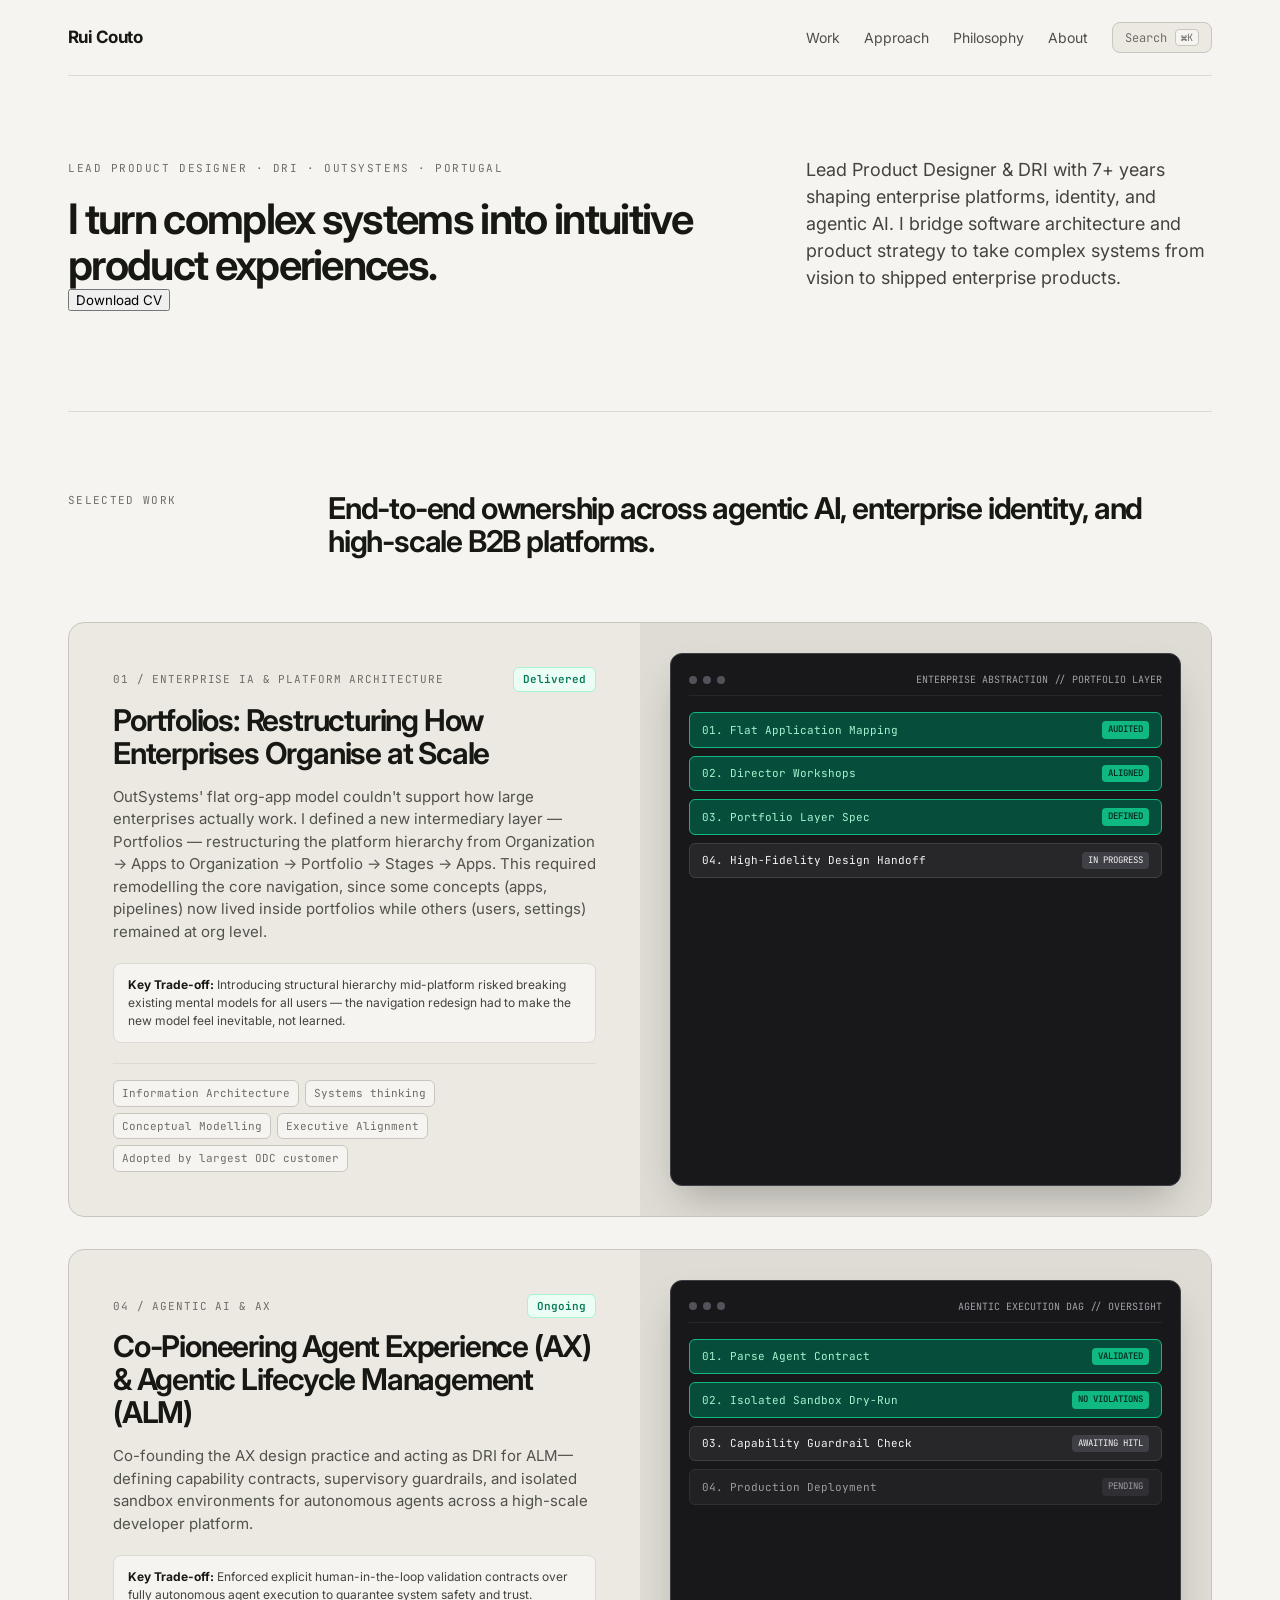
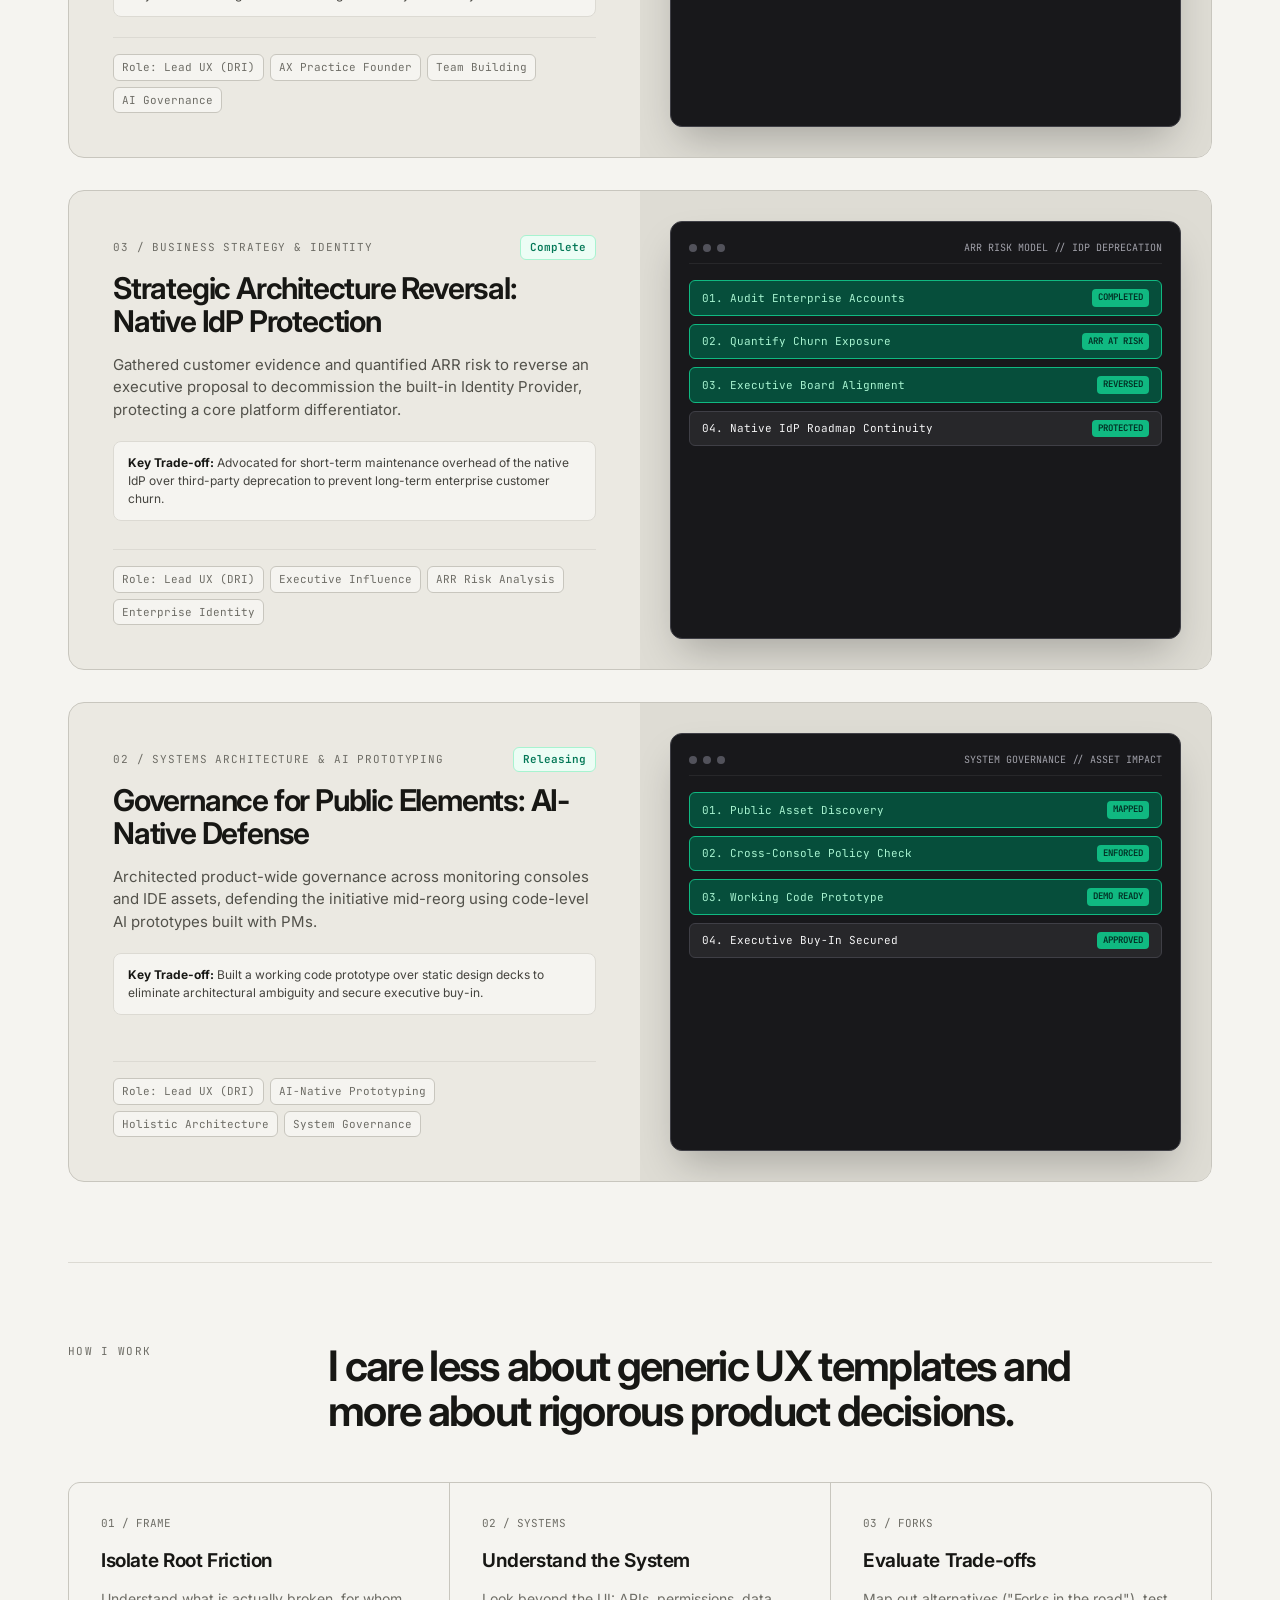
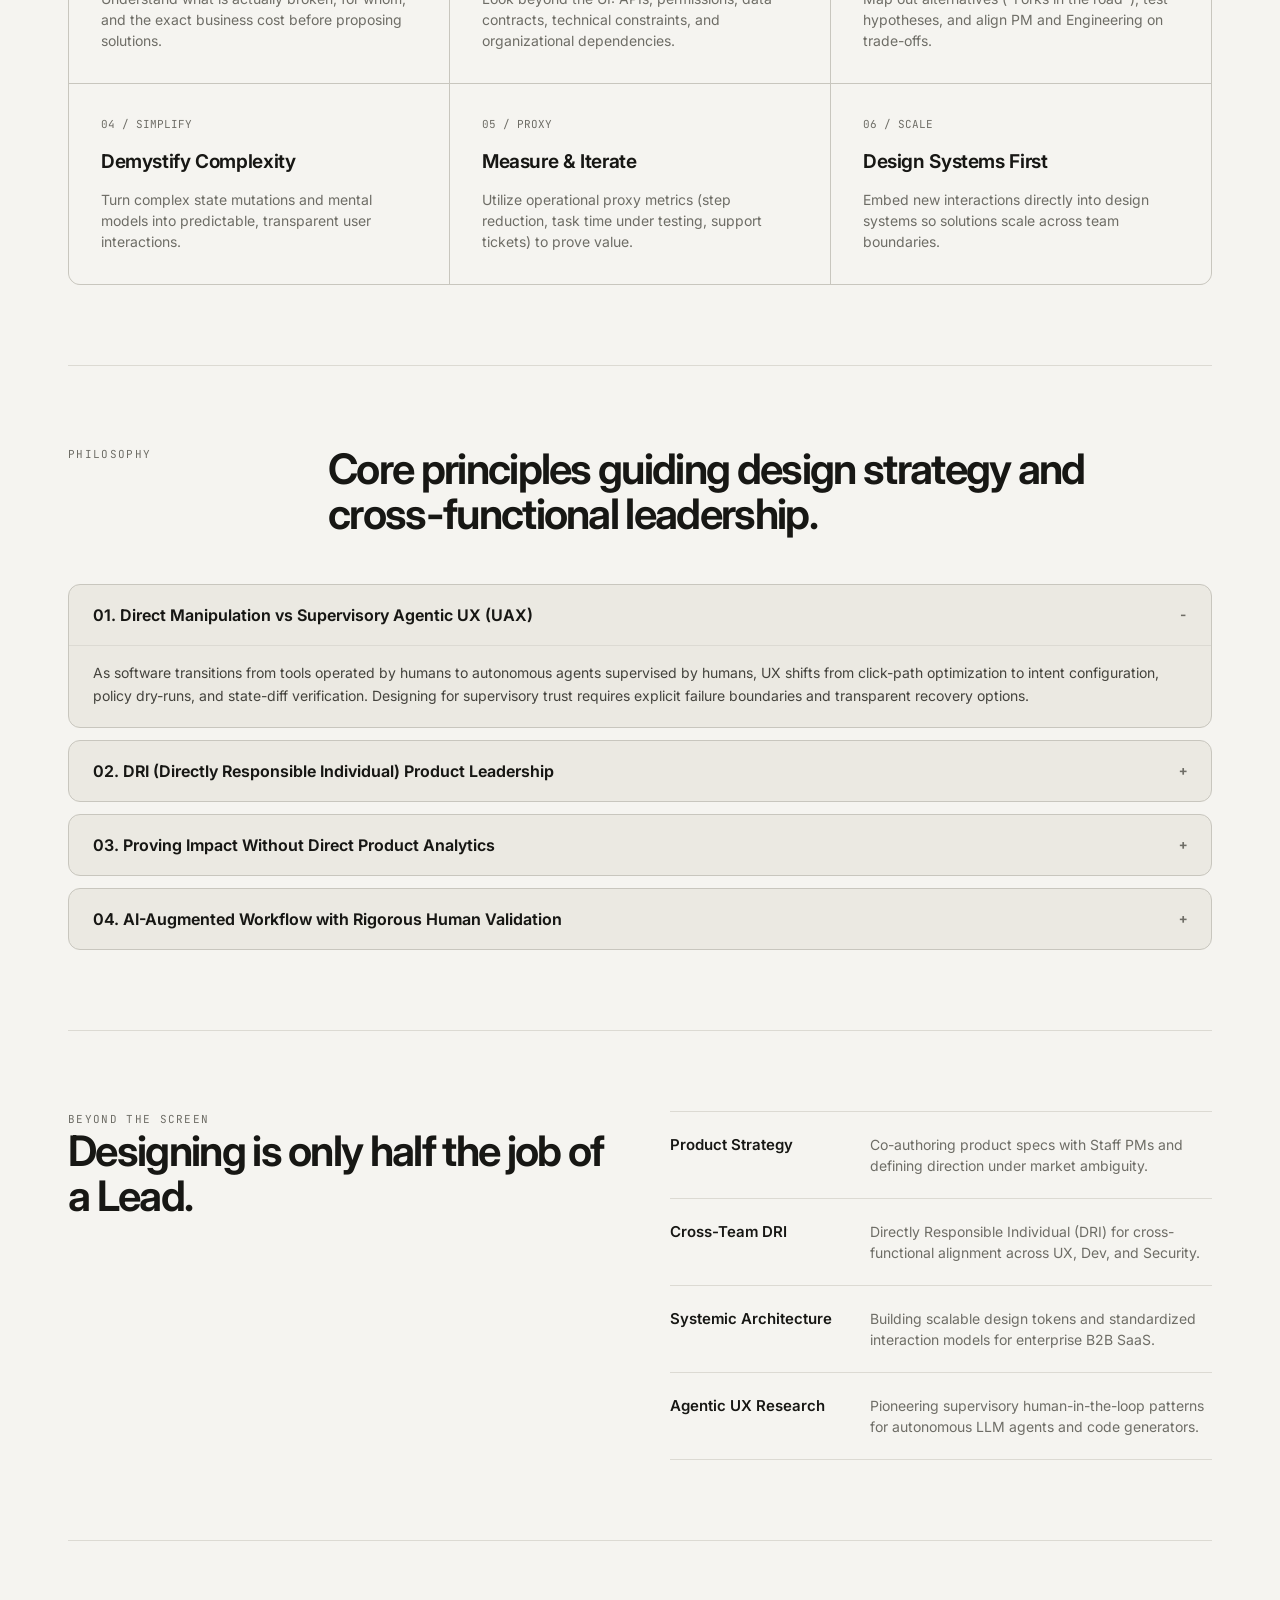
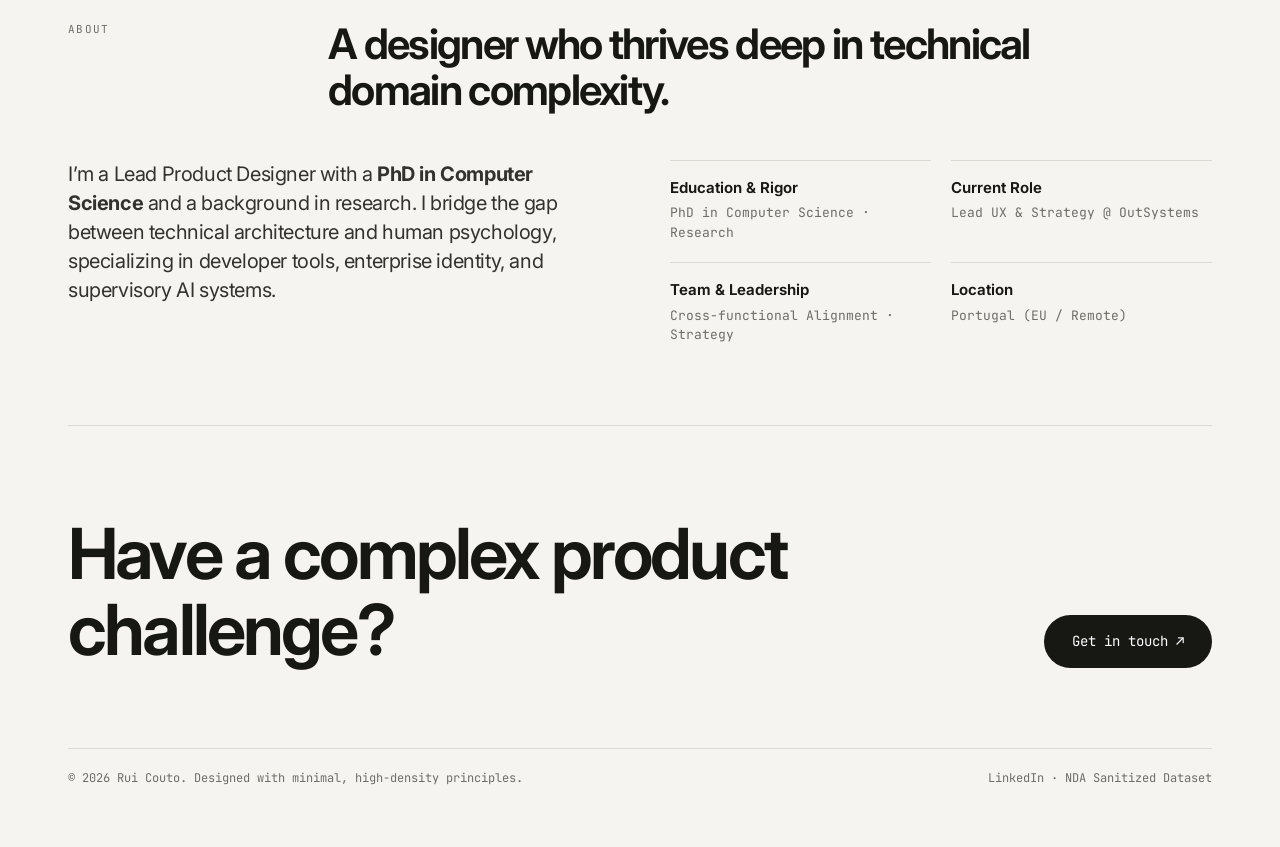
==== commit 65d63dc5: "Updated case 1, added CV." ====
--- a/index.html
+++ b/index.html
@@ -673,10 +673,14 @@
         Lead Product Designer · DRI · OutSystems · Portugal
       </div>
       <h2>I turn complex systems into intuitive product experiences.</h2>
+      <!--button to donwload RuiCouto_cv.pdf. button has proper style of button, with correct paddings and size -->
+      <button class="btn" onclick="window.open('RuiCouto_cv.pdf', '_blank')">Download CV</button>
+
+
     </div>
     <div class="hero-right">
       <p class="hero-copy">
-        Lead Product Designer & DRI with 6+ years shaping enterprise platforms, identity, and agentic AI. I bridge software architecture and product strategy to take complex systems from vision to shipped enterprise products.
+        Lead Product Designer & DRI with 7+ years shaping enterprise platforms, identity, and agentic AI. I bridge software architecture and product strategy to take complex systems from vision to shipped enterprise products.
         <!-- PhD in Computer Science with 6+ years owning enterprise identity, Application lifecycle management and agentic AI end-to-end. I work where technical architecture, product strategy, and human behaviour converge, defining the vision for emerging spaces before the patterns exist. -->
       </p>
       <div class="hero-meta">
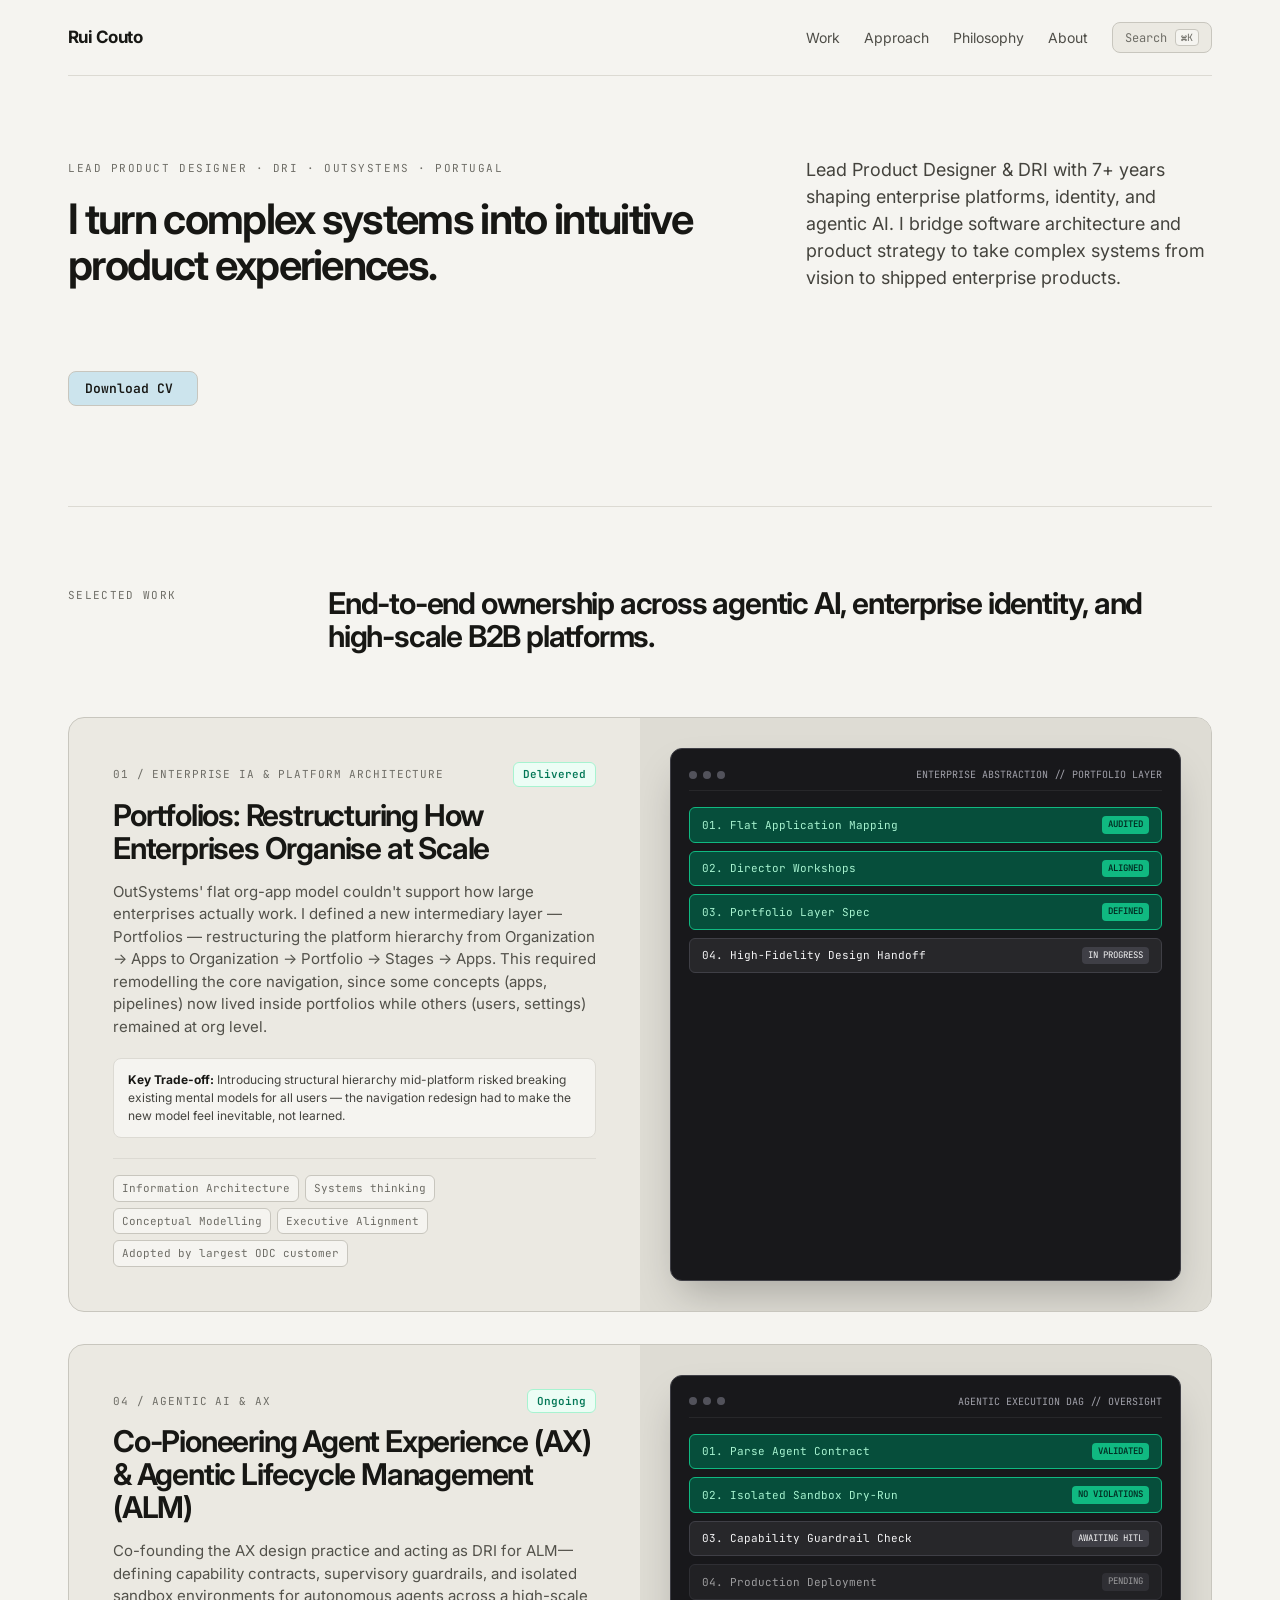
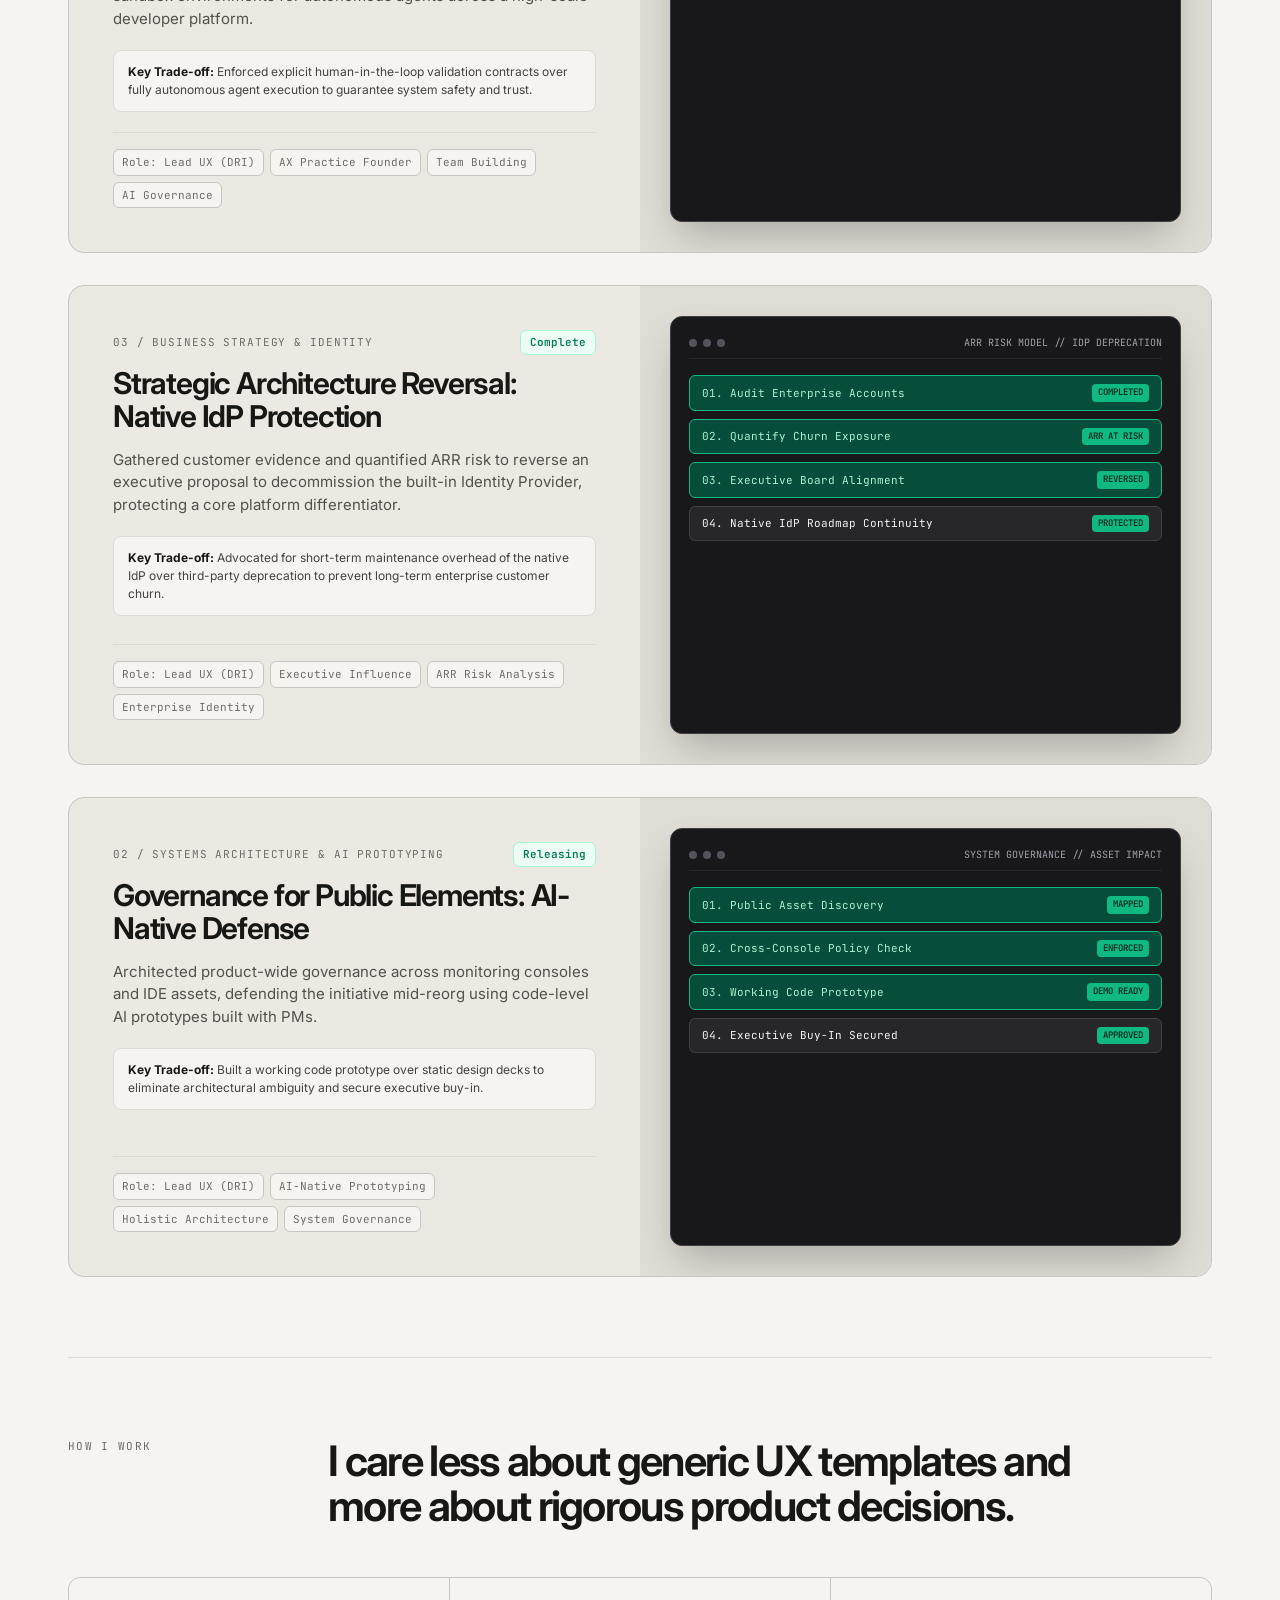
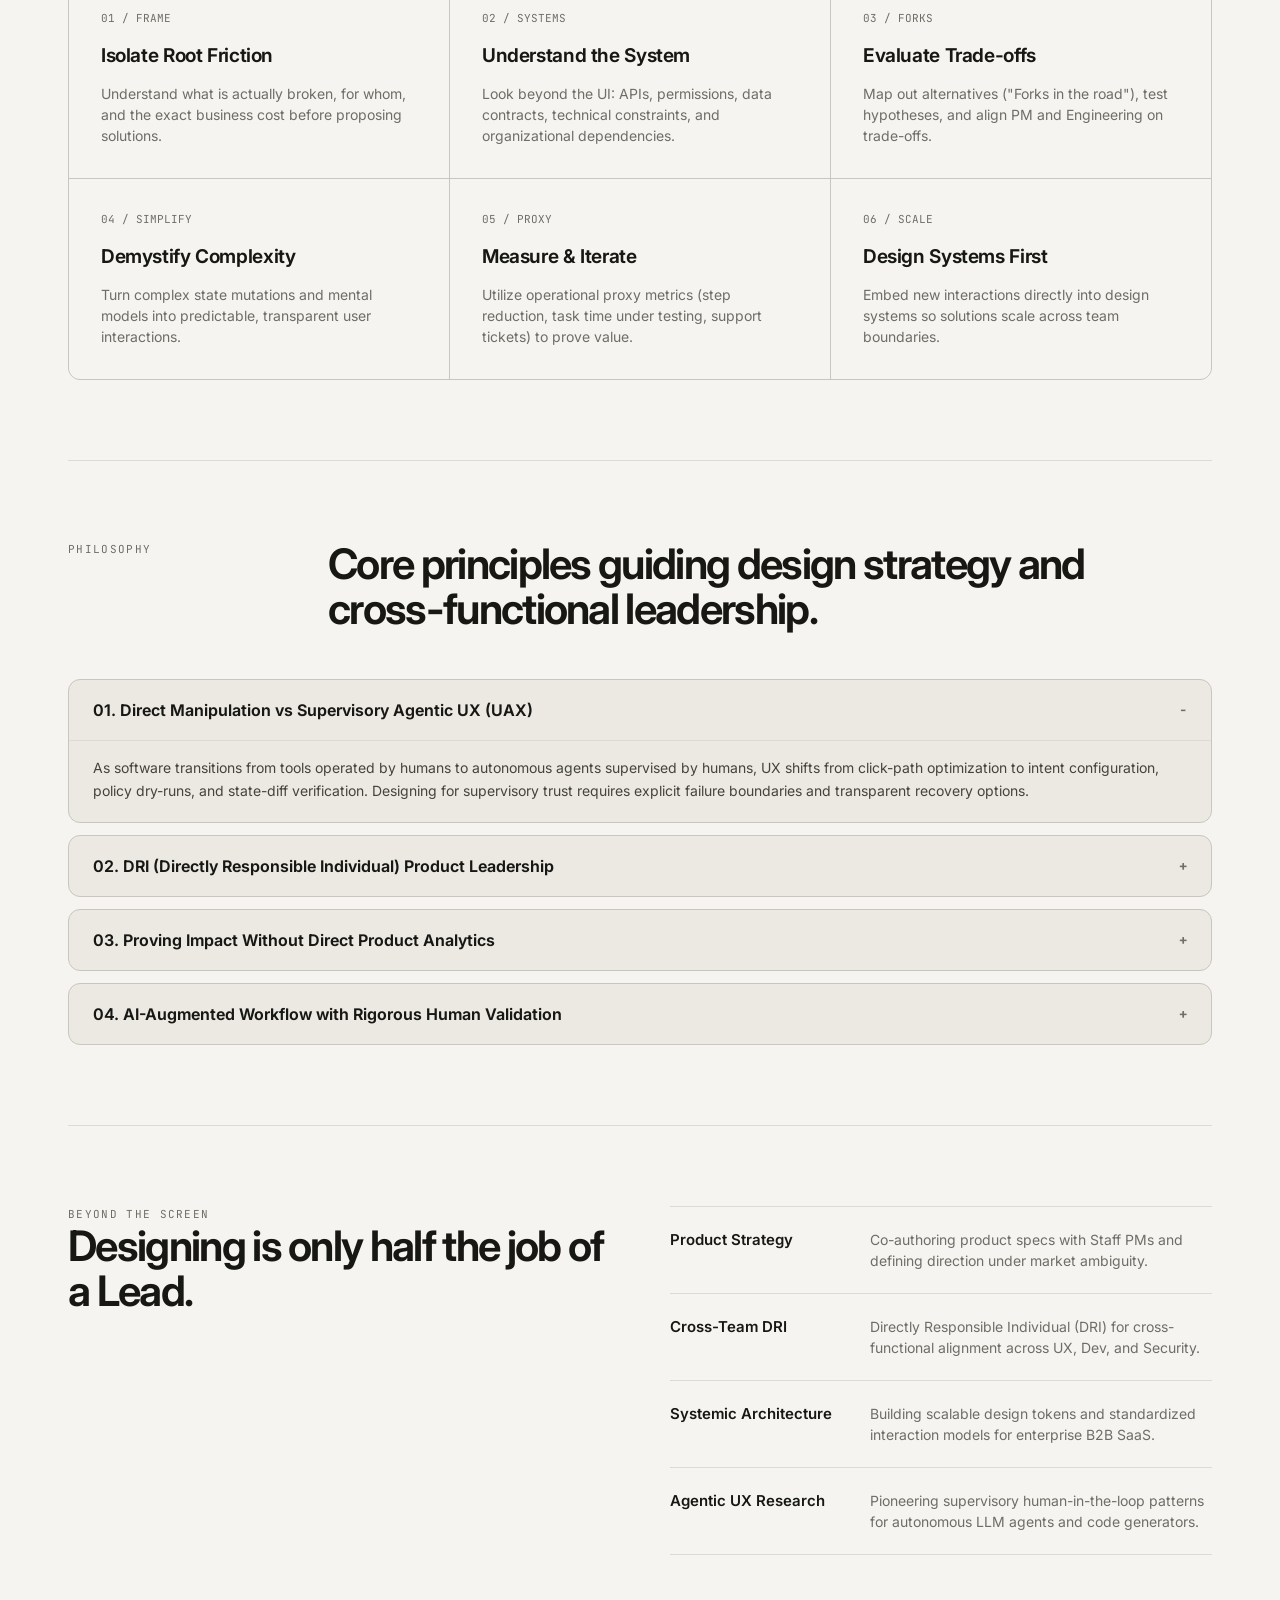
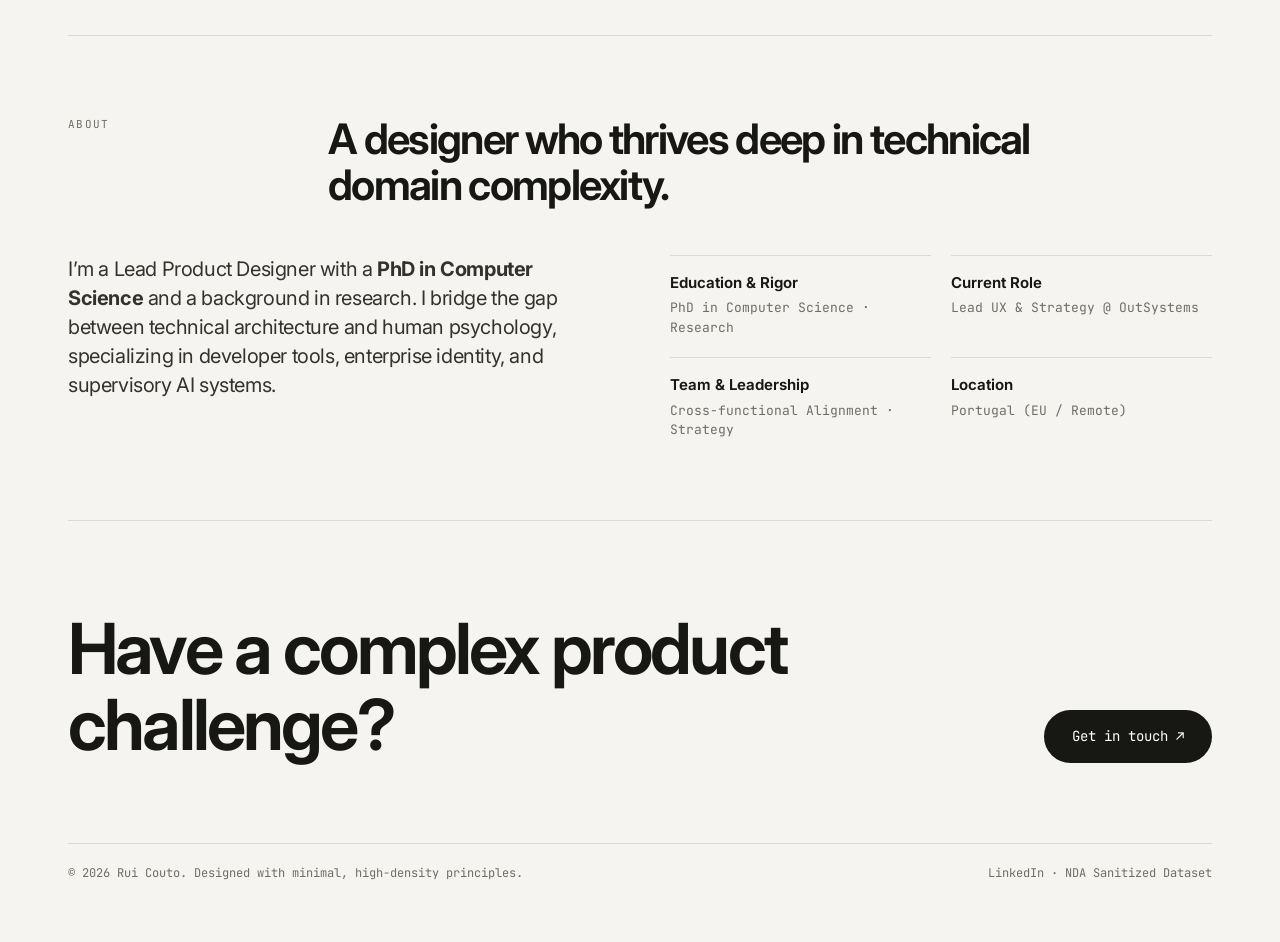
==== commit ba8c6dd9: "FIxed dowload cv button" ====
--- a/index.html
+++ b/index.html
@@ -26,6 +26,8 @@
     --pill-bg: #e2e0d8;
     --max: 1200px;
     --font-mono: 'JetBrains Mono', monospace;
+    --btn-accent: #cce4ed;
+    --btn-accent-hover: #adceda;
   }
 
   * { box-sizing: border-box; }
@@ -488,6 +490,27 @@
     color: #fff;
     border-color: var(--ink);
   }
+  .btn-download {
+    display: inline-flex;
+    align-items: center;
+    gap: 8px;
+    font-family: var(--font-mono);
+    font-size: 13px;
+    font-weight: 600;
+    color: var(--ink);
+    background: var(--btn-accent);
+    border: 1px solid var(--line-dark);
+    padding: 8px 16px;
+    border-radius: 8px;
+    transition: all 0.2s ease;
+    cursor: pointer;
+  }
+  .btn-download:hover {
+    background: var(--btn-accent-hover);
+    color: #fff;
+    border-color: var(--ink);
+  }
+
   .case-breadcrumb {
     font-family: var(--font-mono);
     font-size: 12px;
@@ -673,9 +696,7 @@
         Lead Product Designer · DRI · OutSystems · Portugal
       </div>
       <h2>I turn complex systems into intuitive product experiences.</h2>
-      <!--button to donwload RuiCouto_cv.pdf. button has proper style of button, with correct paddings and size -->
-      <button class="btn" onclick="window.open('RuiCouto_cv.pdf', '_blank')">Download CV</button>
-
+      <br/>
 
     </div>
     <div class="hero-right">
@@ -690,6 +711,7 @@
       -->
       </div>
     </div>
+    <button class="btn-download" style="width: 10em; " onclick="window.open('RuiCouto_cv.pdf', '_blank')">Download CV</button>
   </header>
 
   <section id="work">
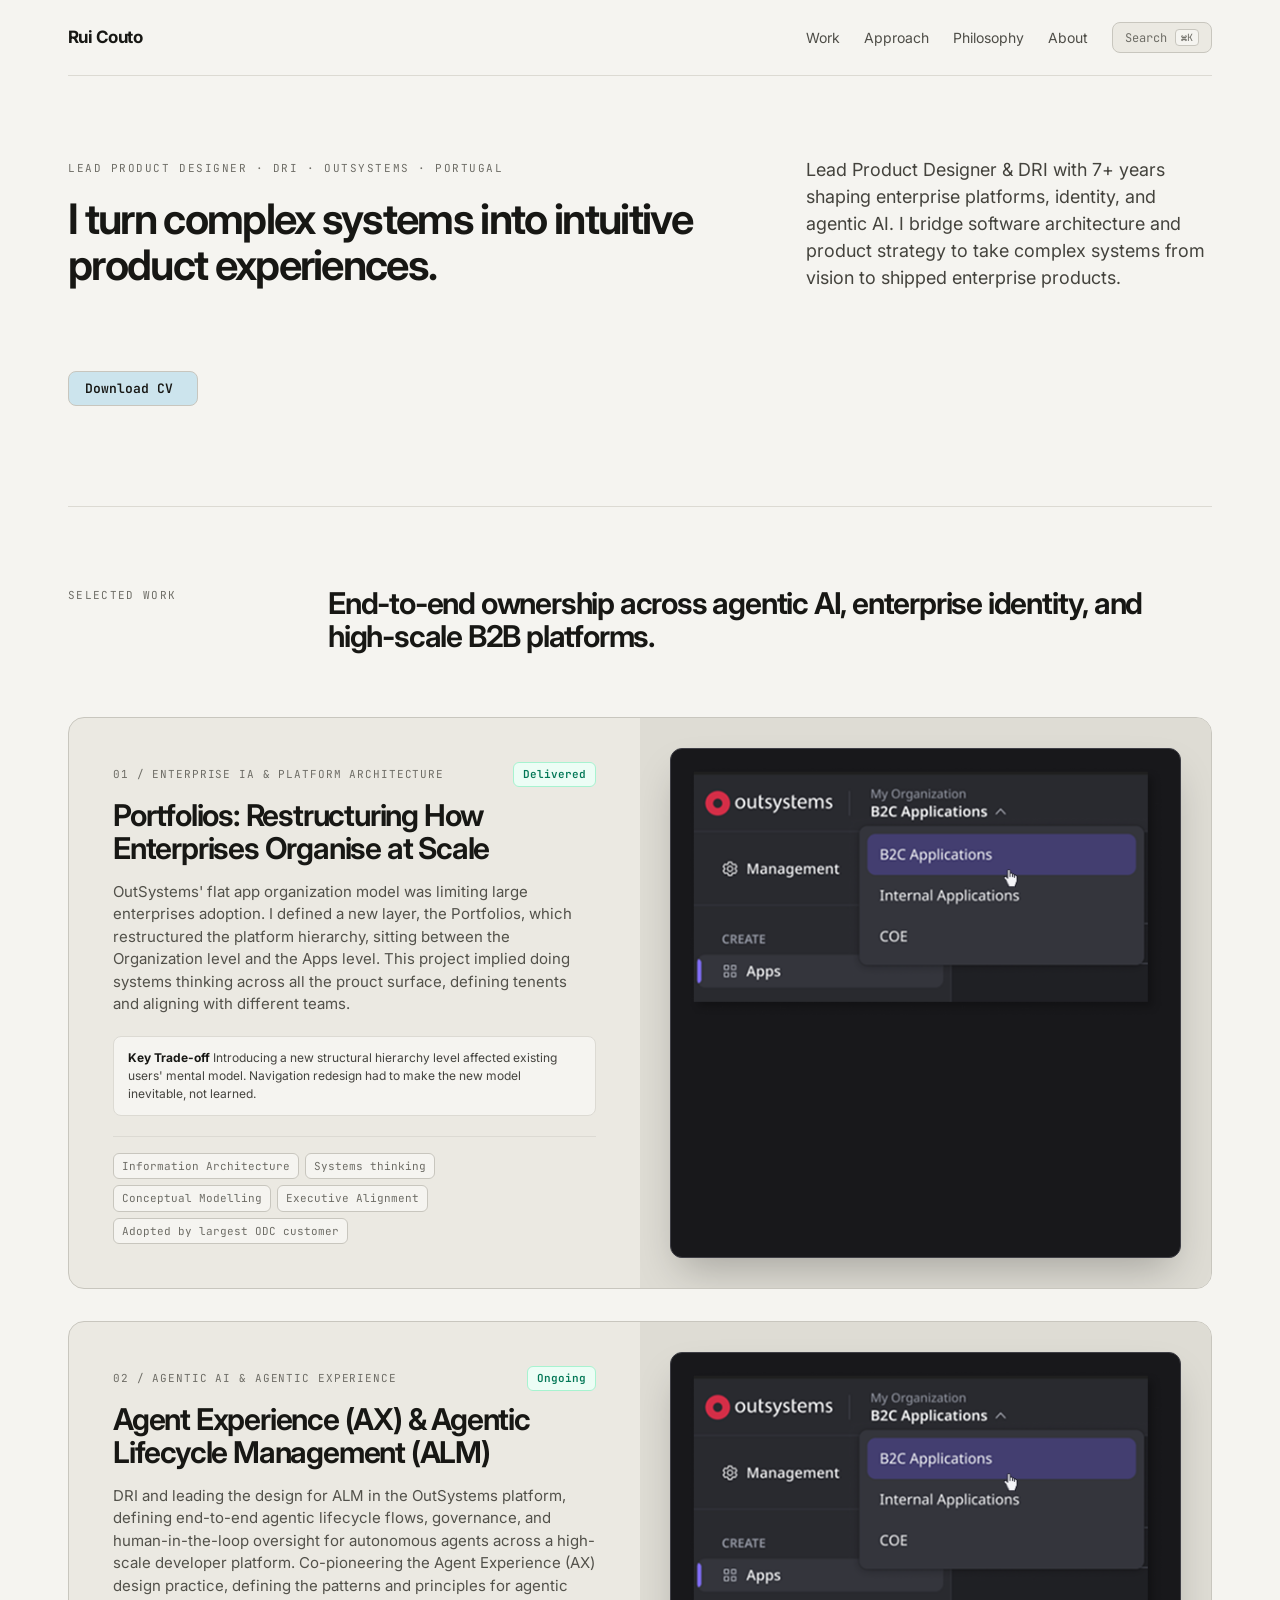
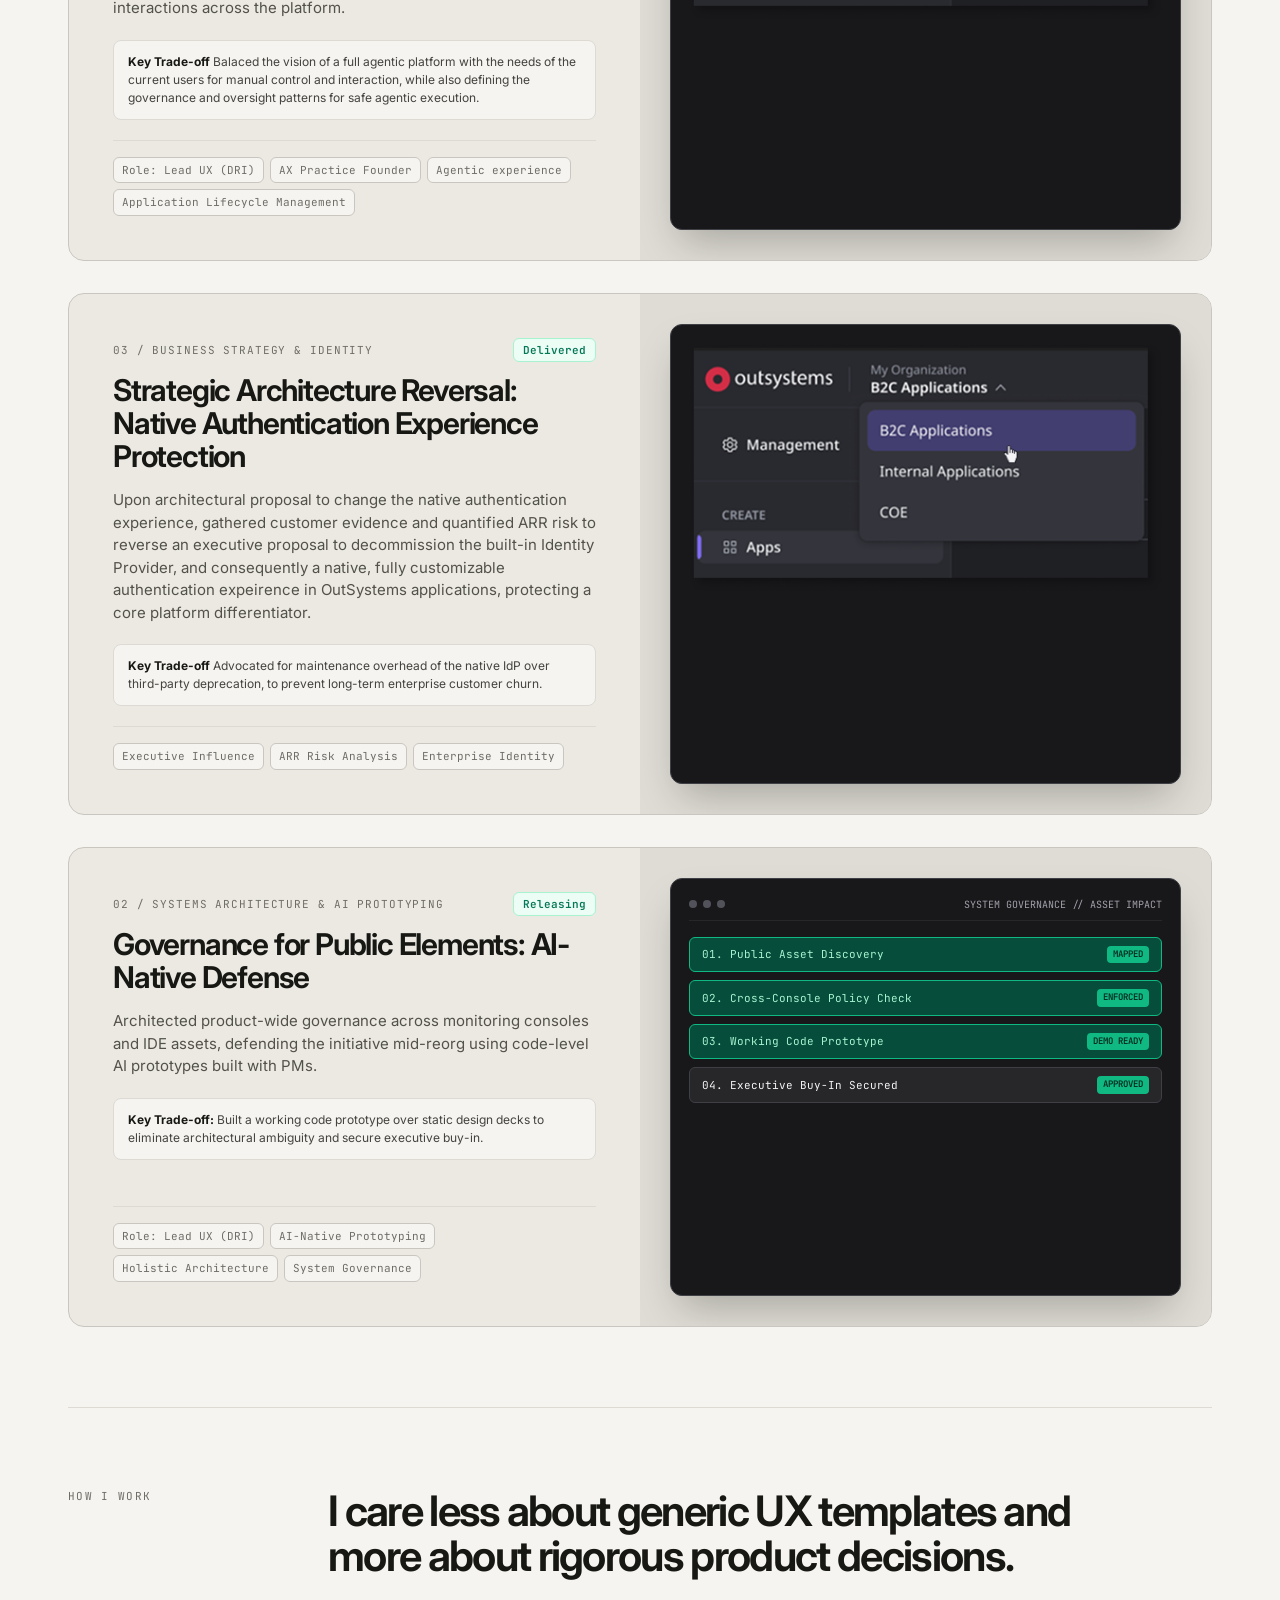
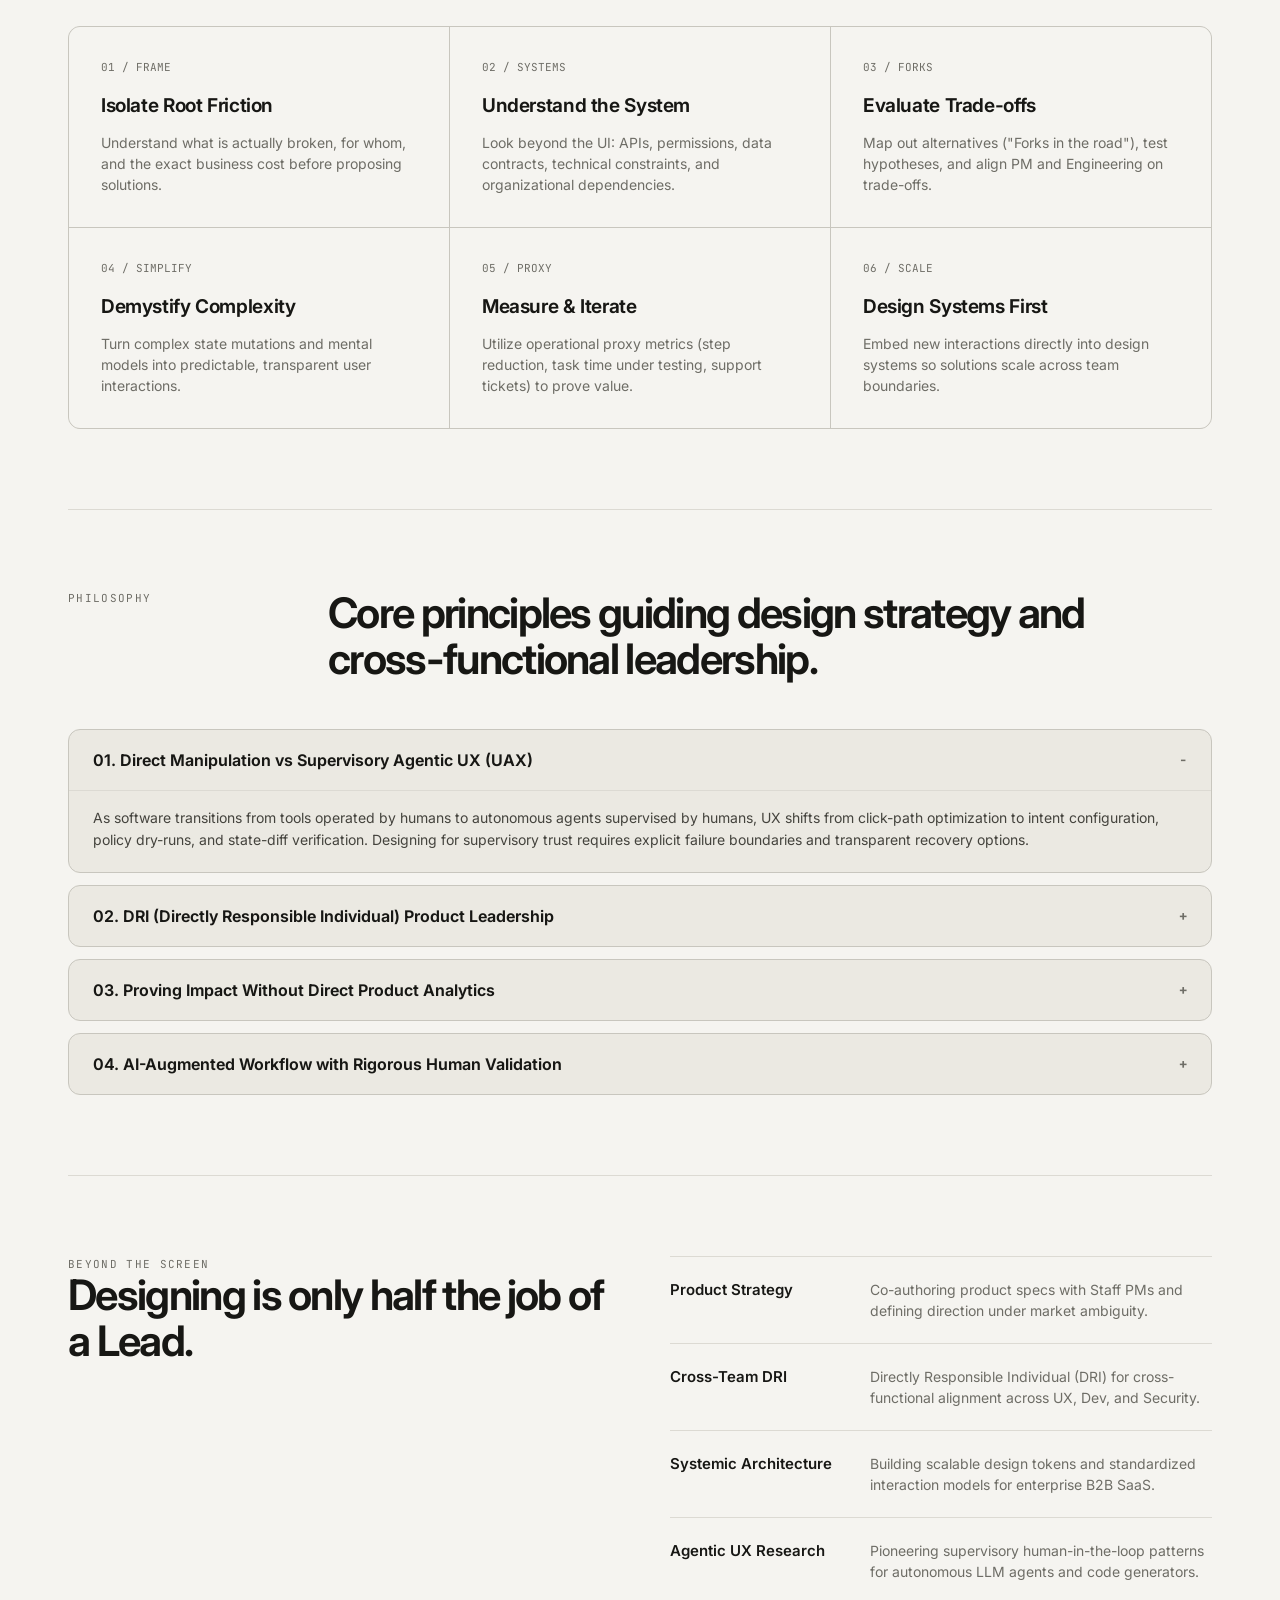
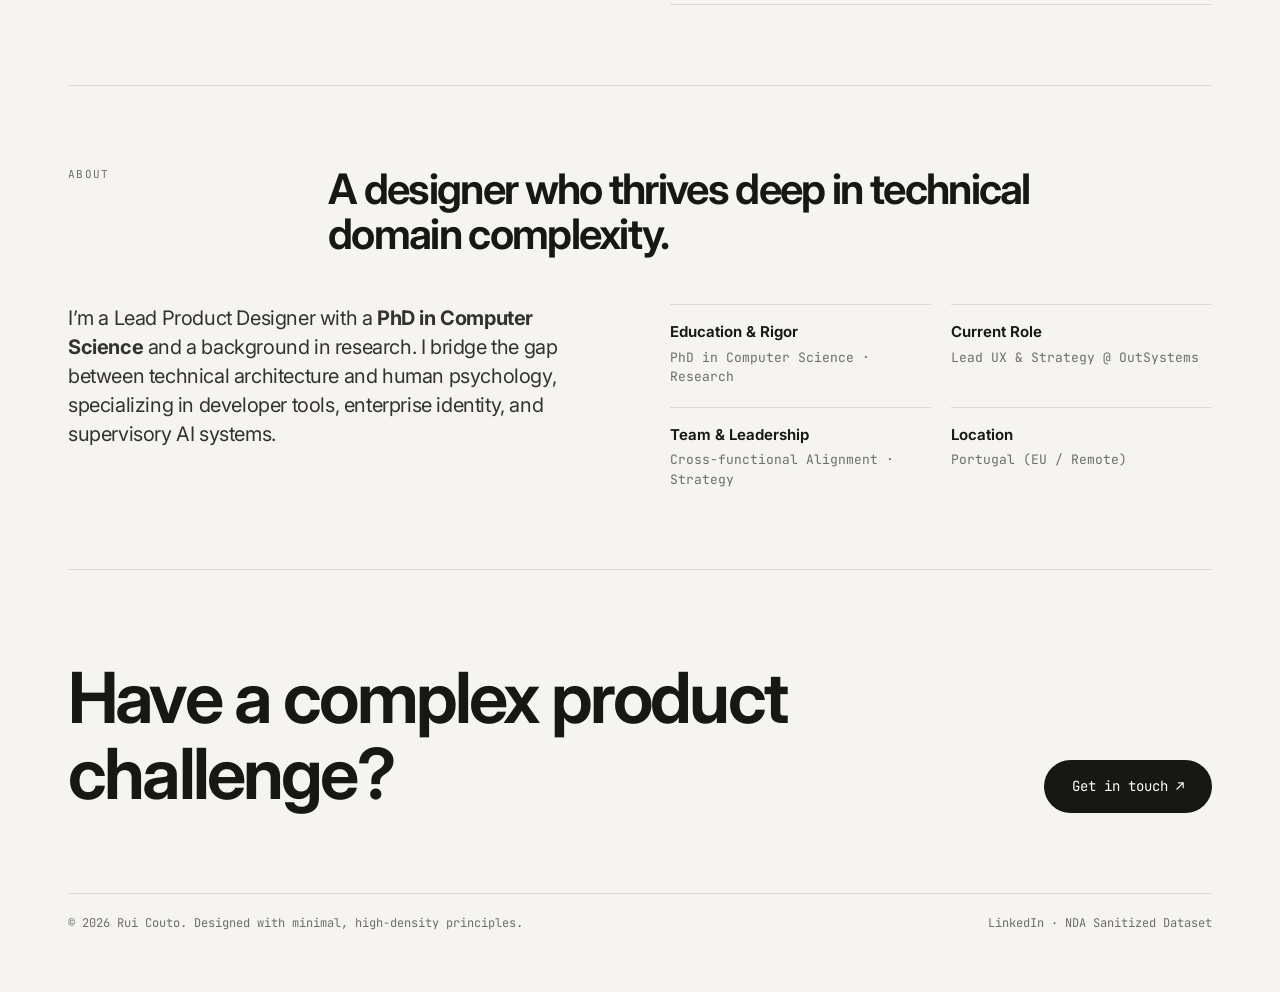
==== commit b8981ea0: "Updated index." ====
--- a/index.html
+++ b/index.html
@@ -724,116 +724,73 @@
     <div class="work-grid">
 
 
-
-     <!-- CASE 01: Portfolios -->
-<article class="case" onclick="navigateToCase('01')" onkeydown="if(event.key==='Enter'||event.key===' ') navigateToCase('01')" role="button" tabindex="0" style="cursor: pointer;">
-  <div class="case-info">
-    <div>
-      <div class="case-header-meta">
-        <span class="case-category">01 / Enterprise IA & Platform Architecture</span>
-        <span class="badge-impact">Delivered</span>
-      </div>
-      <h3>Portfolios: Restructuring How Enterprises Organise at Scale</h3>
-      <p class="case-desc">
-        OutSystems' flat org-app model couldn't support how large enterprises actually work. I defined a new intermediary layer — Portfolios — restructuring the platform hierarchy from Organization → Apps to Organization → Portfolio → Stages → Apps. This required remodelling the core navigation, since some concepts (apps, pipelines) now lived inside portfolios while others (users, settings) remained at org level.
-      </p>
-      <div class="tradeoff-teaser">
-        <strong>Key Trade-off:</strong> Introducing structural hierarchy mid-platform risked breaking existing mental models for all users — the navigation redesign had to make the new model feel inevitable, not learned.
-      </div>
-    </div>
-    <div class="case-footer">
-      <div class="case-tags">
-        <span class="tag">Information Architecture</span>
-        <span class="tag">Systems thinking</span>
-        <span class="tag">Conceptual Modelling</span>
-        <span class="tag">Executive Alignment</span>
-        <span class="tag">Adopted by largest ODC customer</span>
-      </div>
-    </div>
-  </div>
-
-  <div class="visual">
-    <div class="visual-frame">
-      <div class="frame-bar">
-        <div class="frame-dots"><span class="dot"></span><span class="dot"></span><span class="dot"></span></div>
-        <span class="frame-title">ENTERPRISE ABSTRACTION // PORTFOLIO LAYER</span>
-      </div>
-      <div class="dag-container">
-        <div class="dag-step active">
-          <span>01. Flat Application Mapping</span>
-          <span class="status-pill success">AUDITED</span>
-        </div>
-        <div class="dag-step active">
-          <span>02. Director Workshops</span>
-          <span class="status-pill success">ALIGNED</span>
-        </div>
-        <div class="dag-step active">
-          <span>03. Portfolio Layer Spec</span>
-          <span class="status-pill success">DEFINED</span>
-        </div>
-        <div class="dag-step">
-          <span>04. High-Fidelity Design Handoff</span>
-          <span class="status-pill">IN PROGRESS</span>
-        </div>
-      </div>
-    </div>
-  </div>
-</article>
-
-
-<!-- CASE 04: AX & ALM -->
-<article class="case" onclick="navigateToCase('04')" onkeydown="if(event.key==='Enter'||event.key===' ') navigateToCase('04')" role="button" tabindex="0" style="cursor: pointer;">
-  <div class="case-info">
-    <div>
-      <div class="case-header-meta">
-        <span class="case-category">04 / Agentic AI & AX</span>
-        <span class="badge-impact">Ongoing</span>
-      </div>
-      <h3>Co-Pioneering Agent Experience (AX) & Agentic Lifecycle Management (ALM)</h3>
-      <p class="case-desc">
-        Co-founding the AX design practice and acting as DRI for ALM—defining capability contracts, supervisory guardrails, and isolated sandbox environments for autonomous agents across a high-scale developer platform.
-      </p>
-      <div class="tradeoff-teaser">
-        <strong>Key Trade-off:</strong> Enforced explicit human-in-the-loop validation contracts over fully autonomous agent execution to guarantee system safety and trust.
-      </div>
-    </div>
-    <div class="case-footer">
-      <div class="case-tags">
-        <span class="tag">Role: Lead UX (DRI)</span>
-        <span class="tag">AX Practice Founder</span>
-        <span class="tag">Team Building</span>
-        <span class="tag">AI Governance</span>
-      </div>
-    </div>
-  </div>
-
-  <div class="visual">
-    <div class="visual-frame">
-      <div class="frame-bar">
-        <div class="frame-dots"><span class="dot"></span><span class="dot"></span><span class="dot"></span></div>
-        <span class="frame-title">AGENTIC EXECUTION DAG // OVERSIGHT</span>
-      </div>
-      <div class="dag-container">
-        <div class="dag-step active">
-          <span>01. Parse Agent Contract</span>
-          <span class="status-pill success">VALIDATED</span>
-        </div>
-        <div class="dag-step active">
-          <span>02. Isolated Sandbox Dry-Run</span>
-          <span class="status-pill success">NO VIOLATIONS</span>
-        </div>
-        <div class="dag-step">
-          <span>03. Capability Guardrail Check</span>
-          <span class="status-pill">AWAITING HITL</span>
-        </div>
-        <div class="dag-step pending">
-          <span>04. Production Deployment</span>
-          <span class="status-pill">PENDING</span>
-        </div>
-      </div>
-    </div>
-  </div>
-</article>
+      <!-- CASE 01: Portfolios -->
+      <article class="case" onclick="navigateToCase('01')" onkeydown="if(event.key==='Enter'||event.key===' ') navigateToCase('01')" role="button" tabindex="0" style="cursor: pointer;">
+        <div class="case-info">
+          <div>
+            <div class="case-header-meta">
+              <span class="case-category">01 / Enterprise IA & Platform Architecture</span>
+              <span class="badge-impact">Delivered</span>
+            </div>
+            <h3>Portfolios: Restructuring How Enterprises Organise at Scale</h3>
+            <p class="case-desc">
+              OutSystems' flat app organization model was limiting large enterprises adoption. I defined a new layer, the Portfolios, which restructured the platform hierarchy, sitting between the Organization level and the Apps level. This project implied doing systems thinking across all the prouct surface, defining tenents and aligning with different teams.
+            </p>
+            <div class="tradeoff-teaser">
+              <strong>Key Trade-off</strong> Introducing a new structural hierarchy level affected existing users' mental model. Navigation redesign had to make the new model inevitable, not learned.
+            </div>
+          </div>
+          <div class="case-footer">
+            <div class="case-tags">
+              <span class="tag">Information Architecture</span>
+              <span class="tag">Systems thinking</span>
+              <span class="tag">Conceptual Modelling</span>
+              <span class="tag">Executive Alignment</span>
+              <span class="tag">Adopted by largest ODC customer</span>
+            </div>
+          </div>
+        </div>
+
+        <div class="visual">  
+          <div class="visual-frame">
+            <img src="img/portfolios.png" alt="Portfolios Visual">
+          </div>
+        </div>
+      </article>
+
+
+      <!-- CASE 02: ALM & AX -->
+      <article class="case" onclick="navigateToCase('04')" onkeydown="if(event.key==='Enter'||event.key===' ') navigateToCase('04')" role="button" tabindex="0" style="cursor: pointer;">
+        <div class="case-info">
+          <div>
+            <div class="case-header-meta">
+              <span class="case-category">02 / Agentic AI & Agentic Experience</span>
+              <span class="badge-impact">Ongoing</span>
+            </div>
+            <h3>Agent Experience (AX) & Agentic Lifecycle Management (ALM)</h3>
+            <p class="case-desc">
+              DRI and leading the design for ALM in the OutSystems platform, defining end-to-end agentic lifecycle flows, governance, and human-in-the-loop oversight for autonomous agents across a high-scale developer platform. Co-pioneering the Agent Experience (AX) design practice, defining the patterns and principles for agentic interactions across the platform.
+            </p>
+            <div class="tradeoff-teaser">
+              <strong>Key Trade-off</strong> Balaced the vision of a full agentic platform with the needs of the current users for manual control and interaction, while also defining the governance and oversight patterns for safe agentic execution.
+            </div>
+          </div>
+          <div class="case-footer">
+            <div class="case-tags">
+              <span class="tag">Role: Lead UX (DRI)</span>
+              <span class="tag">AX Practice Founder</span>
+              <span class="tag">Agentic experience</span>
+              <span class="tag">Application Lifecycle Management</span>
+            </div>
+          </div>
+        </div>
+
+        <div class="visual">  
+          <div class="visual-frame">
+            <img src="img/portfolios.png" alt="Portfolios Visual">
+          </div>
+        </div>
+      </article>
 
 
 <!-- CASE 03: Strategic IdP Reversal -->
@@ -842,19 +799,18 @@
     <div>
       <div class="case-header-meta">
         <span class="case-category">03 / Business Strategy & Identity</span>
-        <span class="badge-impact">Complete</span>
-      </div>
-      <h3>Strategic Architecture Reversal: Native IdP Protection</h3>
+        <span class="badge-impact">Delivered</span>
+      </div>
+      <h3>Strategic Architecture Reversal: Native Authentication Experience Protection</h3>
       <p class="case-desc">
-        Gathered customer evidence and quantified ARR risk to reverse an executive proposal to decommission the built-in Identity Provider, protecting a core platform differentiator.
+        Upon architectural proposal to change the native authentication experience, gathered customer evidence and quantified ARR risk to reverse an executive proposal to decommission the built-in Identity Provider, and consequently a native, fully customizable authentication expeirence in OutSystems applications, protecting a core platform differentiator.
       </p>
       <div class="tradeoff-teaser">
-        <strong>Key Trade-off:</strong> Advocated for short-term maintenance overhead of the native IdP over third-party deprecation to prevent long-term enterprise customer churn.
+        <strong>Key Trade-off</strong> Advocated for maintenance overhead of the native IdP over third-party deprecation, to prevent long-term enterprise customer churn.
       </div>
     </div>
     <div class="case-footer">
       <div class="case-tags">
-        <span class="tag">Role: Lead UX (DRI)</span>
         <span class="tag">Executive Influence</span>
         <span class="tag">ARR Risk Analysis</span>
         <span class="tag">Enterprise Identity</span>
@@ -862,32 +818,11 @@
     </div>
   </div>
 
-  <div class="visual">
-    <div class="visual-frame">
-      <div class="frame-bar">
-        <div class="frame-dots"><span class="dot"></span><span class="dot"></span><span class="dot"></span></div>
-        <span class="frame-title">ARR RISK MODEL // IDP DEPRECATION</span>
-      </div>
-      <div class="dag-container">
-        <div class="dag-step active">
-          <span>01. Audit Enterprise Accounts</span>
-          <span class="status-pill success">COMPLETED</span>
-        </div>
-        <div class="dag-step active">
-          <span>02. Quantify Churn Exposure</span>
-          <span class="status-pill success">ARR AT RISK</span>
-        </div>
-        <div class="dag-step active">
-          <span>03. Executive Board Alignment</span>
-          <span class="status-pill success">REVERSED</span>
-        </div>
-        <div class="dag-step">
-          <span>04. Native IdP Roadmap Continuity</span>
-          <span class="status-pill success">PROTECTED</span>
-        </div>
-      </div>
-    </div>
-  </div>
+  <div class="visual">  
+          <div class="visual-frame">
+            <img src="img/portfolios.png" alt="Portfolios Visual">
+          </div>
+        </div>
 </article>
 
 
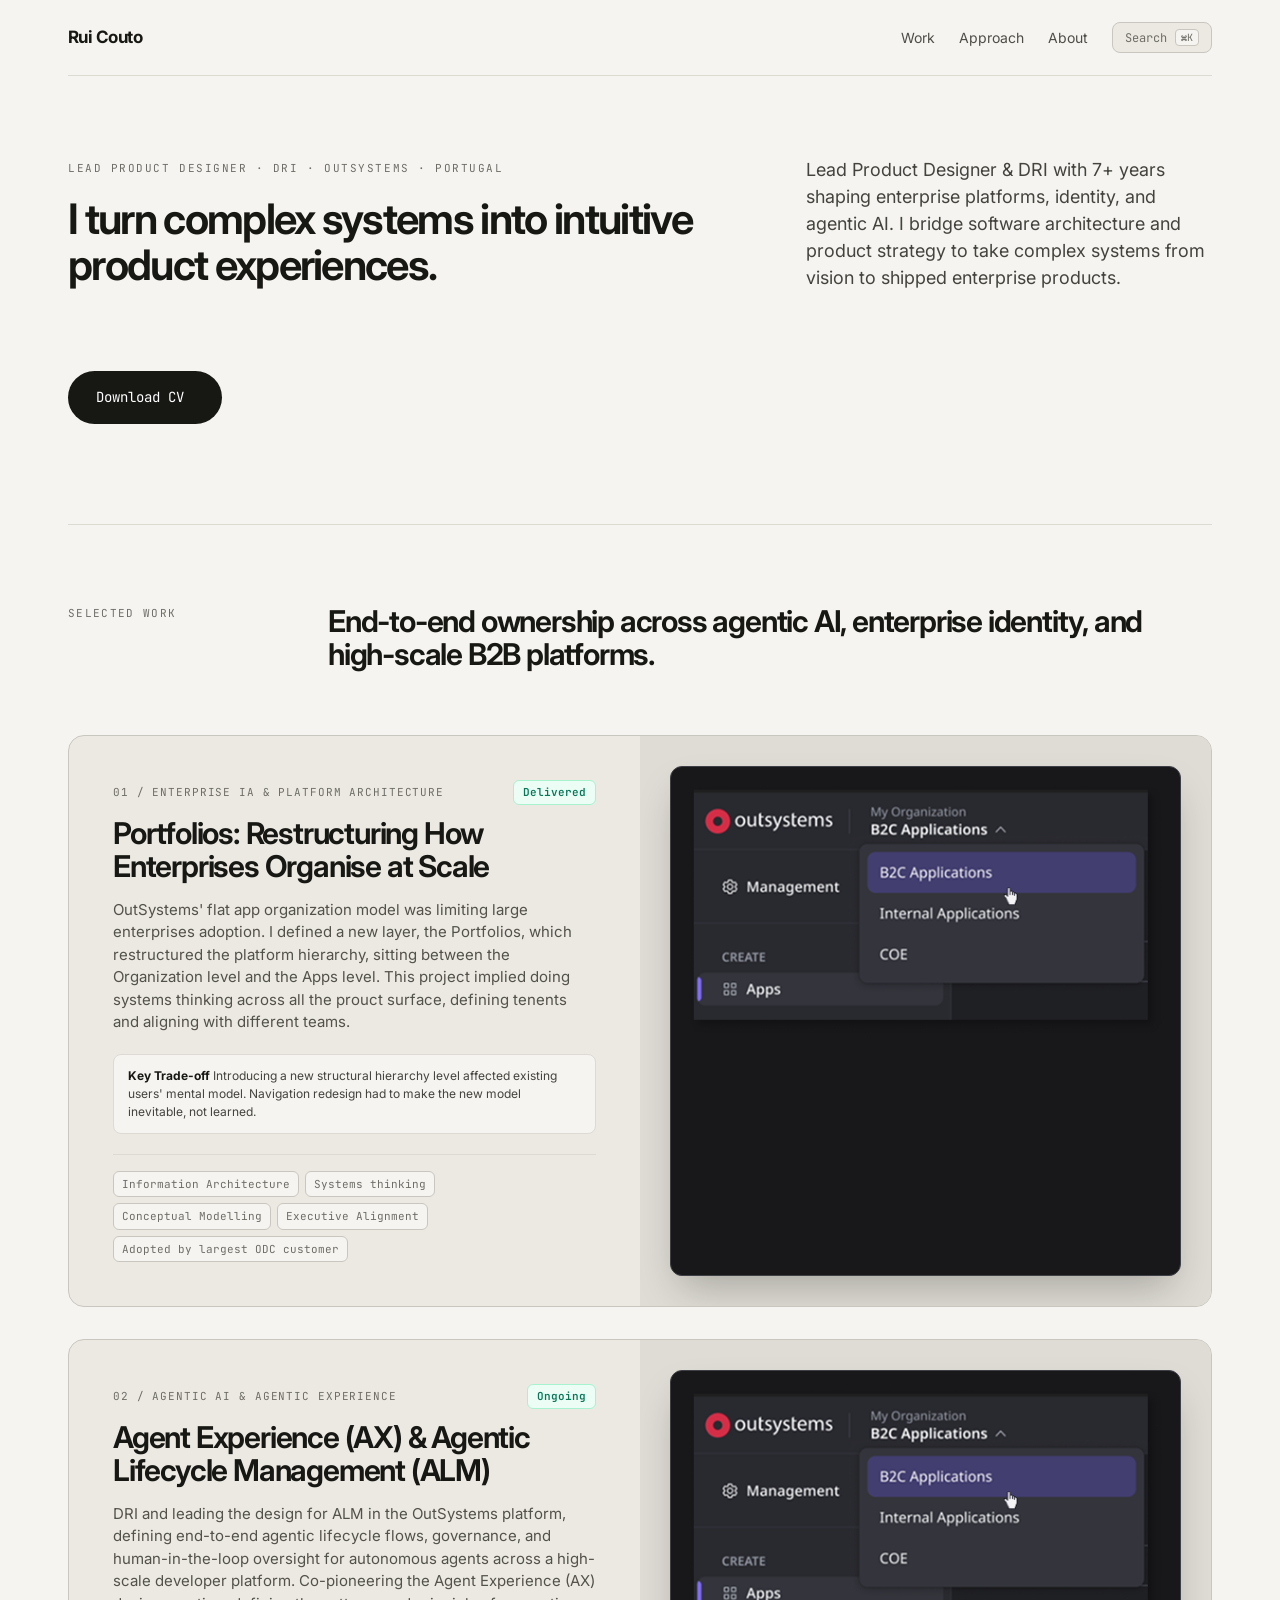
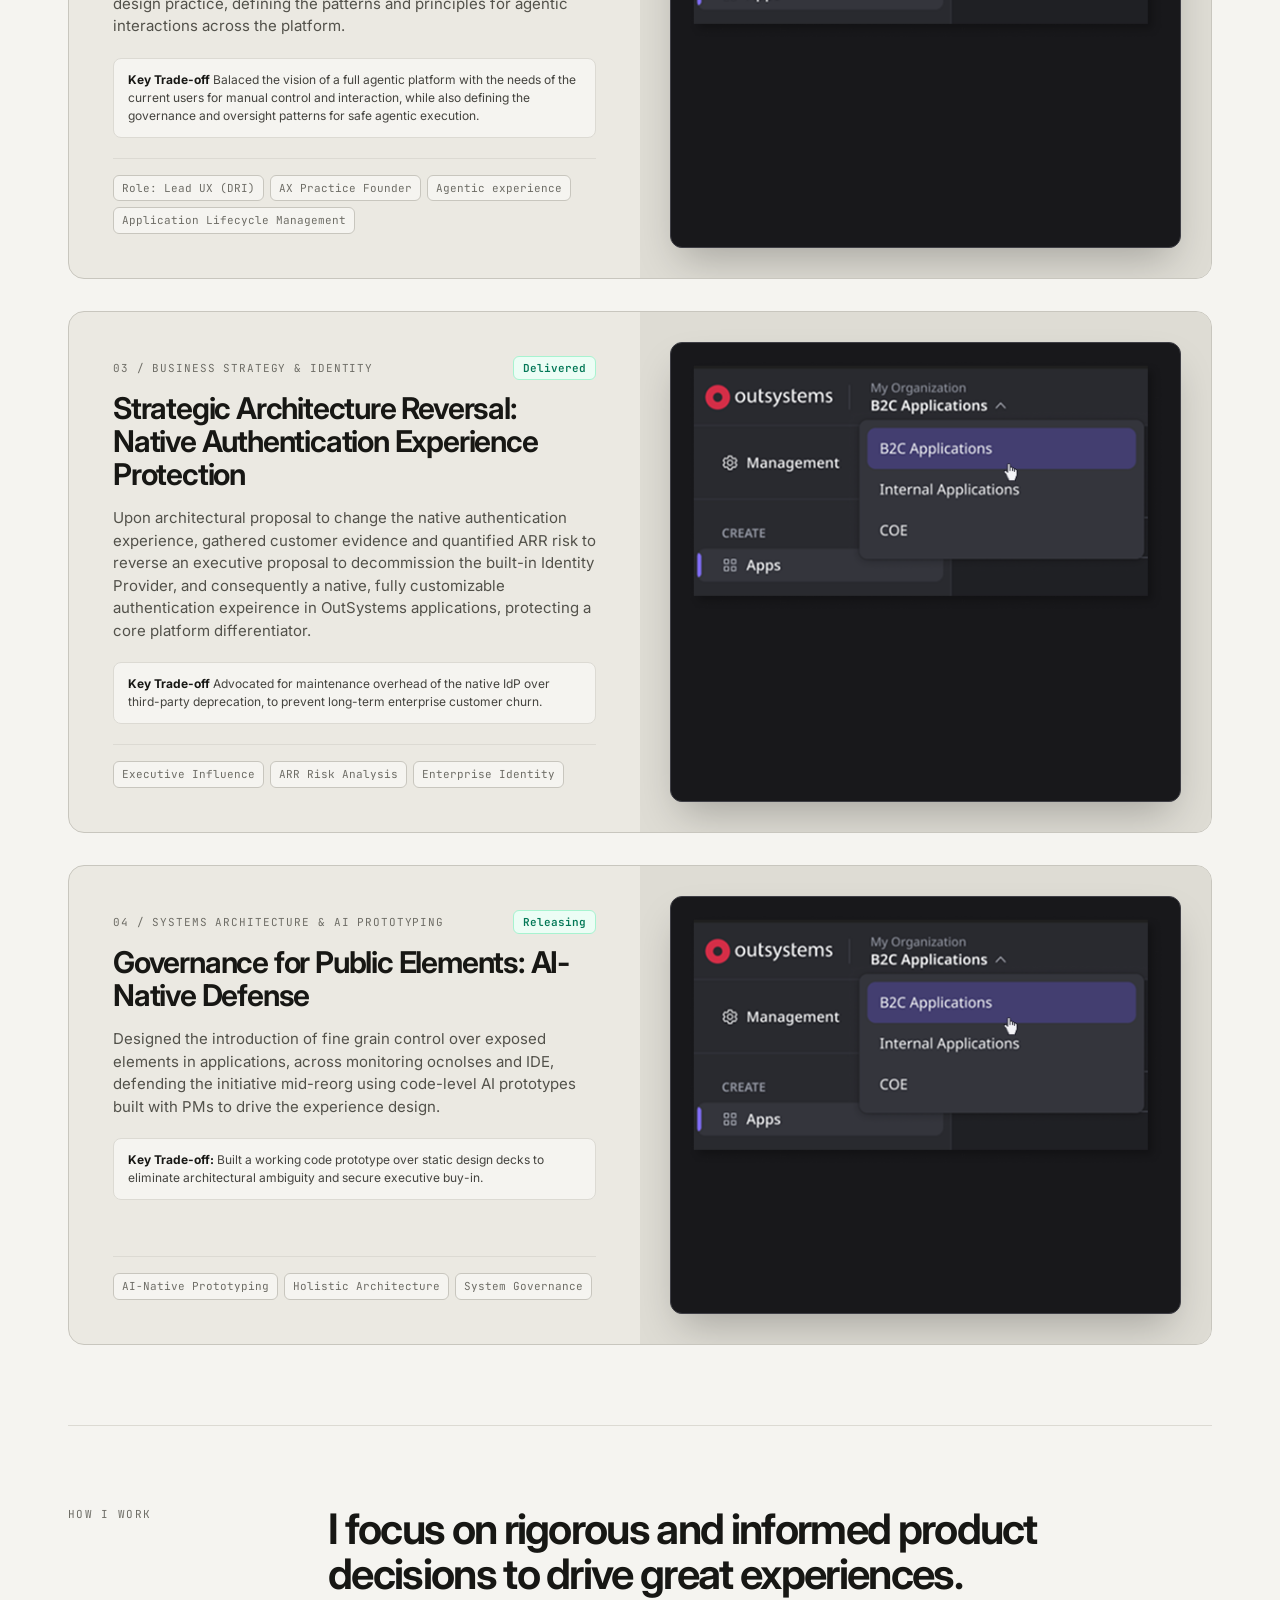
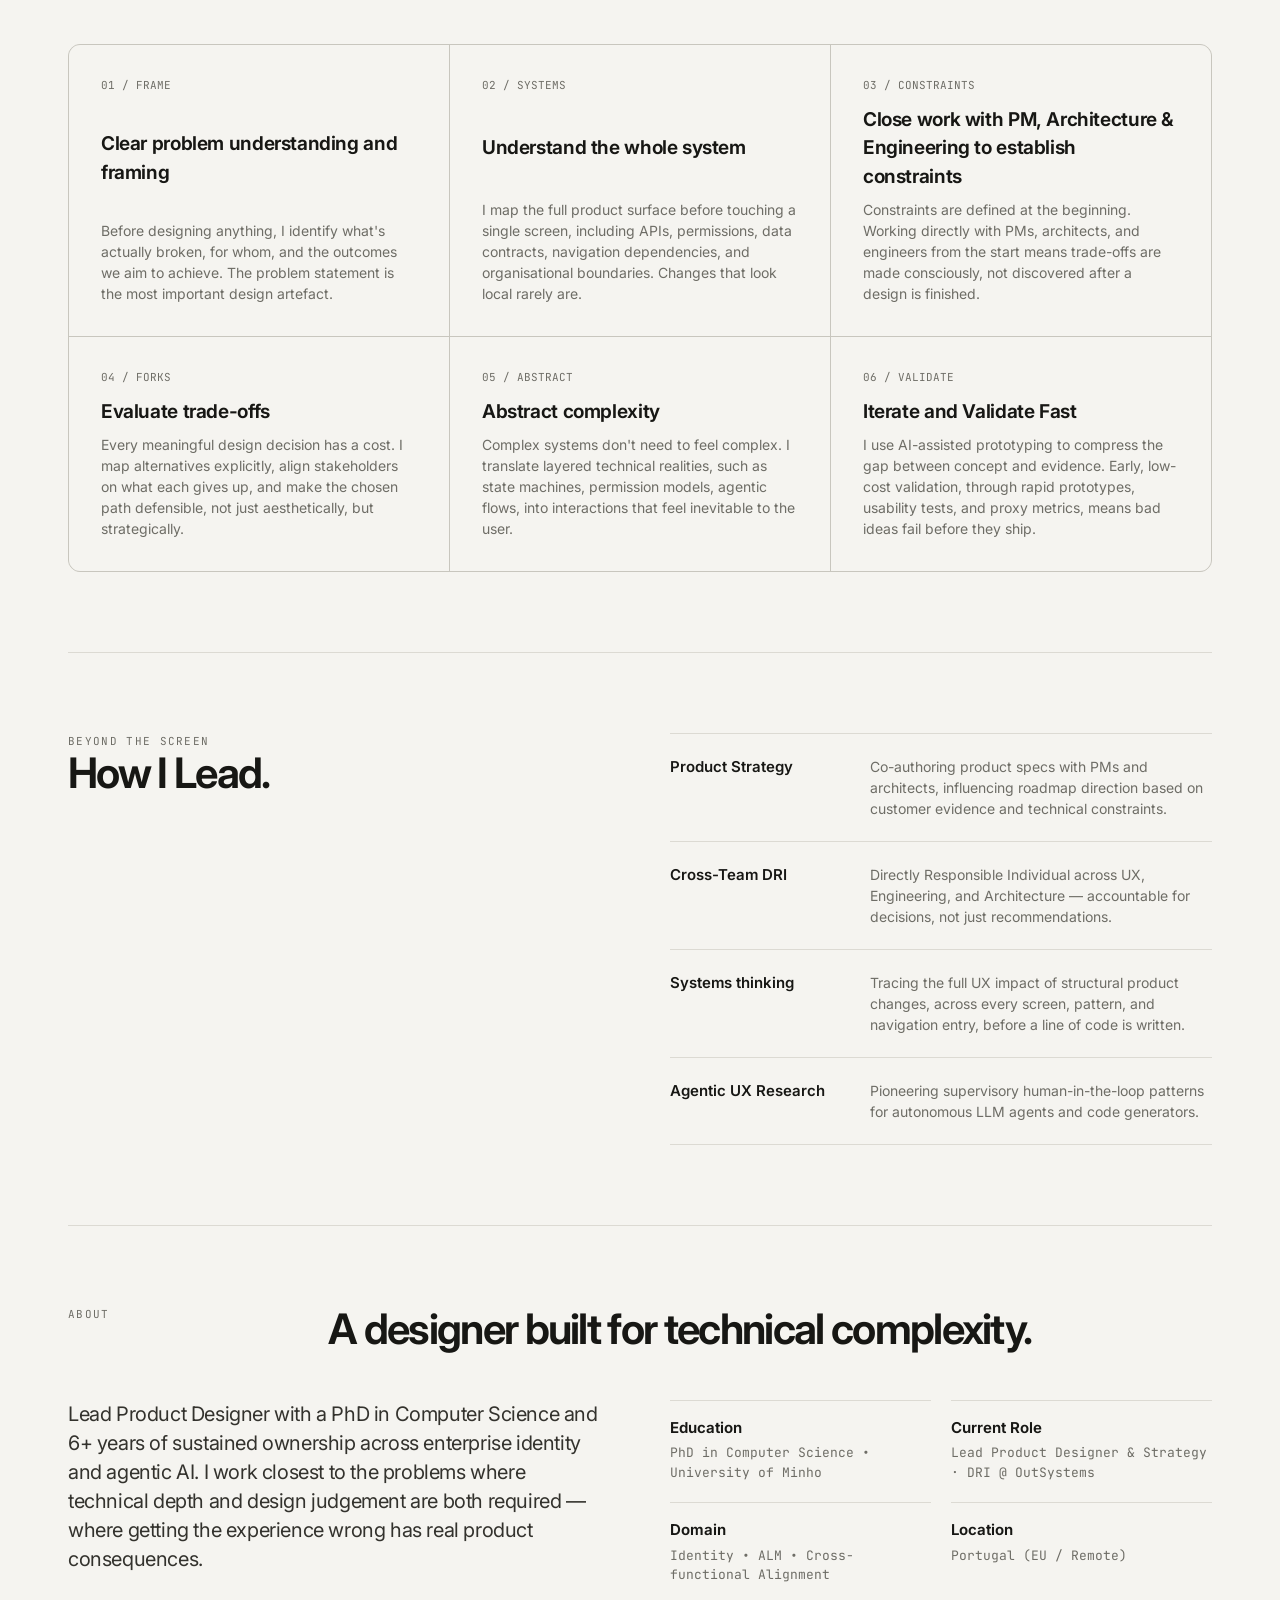
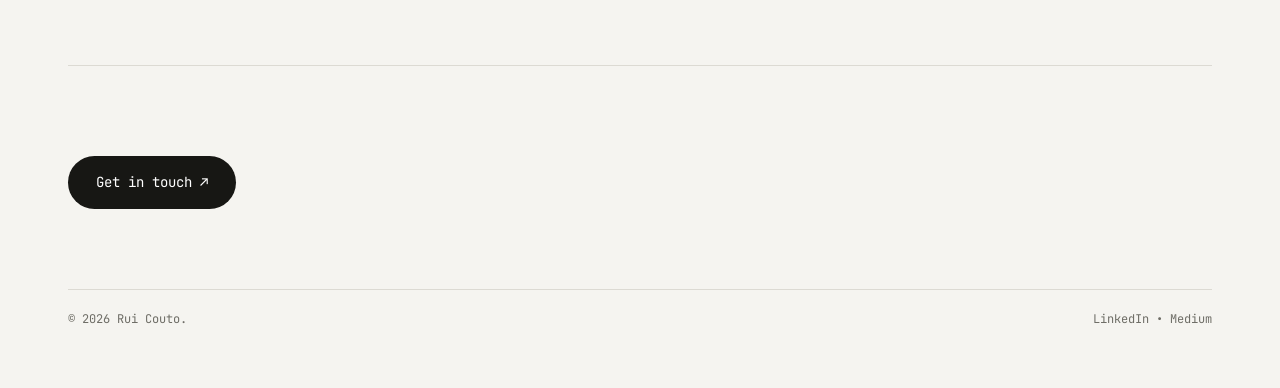
==== commit 48adf3e3: "Cleaned up index." ====
--- a/index.html
+++ b/index.html
@@ -681,7 +681,7 @@
     <div class="links">
       <a href="#work">Work</a>
       <a href="#approach">Approach</a>
-      <a href="#philosophy">Philosophy</a>
+      <!--<a href="#philosophy">Philosophy</a>-->
       <a href="#about">About</a>
       <button class="cmd-trigger" id="cmdBtn">
         <span>Search</span>
@@ -711,7 +711,7 @@
       -->
       </div>
     </div>
-    <button class="btn-download" style="width: 10em; " onclick="window.open('RuiCouto_cv.pdf', '_blank')">Download CV</button>
+    <a class="btn-contact" id="emailBtn" href="#" onclick="window.open('RuiCouto_cv.pdf', '_blank')" style="width: 11em;">Download CV</a>
   </header>
 
   <section id="work">
@@ -793,92 +793,70 @@
       </article>
 
 
-<!-- CASE 03: Strategic IdP Reversal -->
-<article class="case" onclick="navigateToCase('03')" onkeydown="if(event.key==='Enter'||event.key===' ') navigateToCase('03')" role="button" tabindex="0" style="cursor: pointer;">
-  <div class="case-info">
-    <div>
-      <div class="case-header-meta">
-        <span class="case-category">03 / Business Strategy & Identity</span>
-        <span class="badge-impact">Delivered</span>
-      </div>
-      <h3>Strategic Architecture Reversal: Native Authentication Experience Protection</h3>
-      <p class="case-desc">
-        Upon architectural proposal to change the native authentication experience, gathered customer evidence and quantified ARR risk to reverse an executive proposal to decommission the built-in Identity Provider, and consequently a native, fully customizable authentication expeirence in OutSystems applications, protecting a core platform differentiator.
-      </p>
-      <div class="tradeoff-teaser">
-        <strong>Key Trade-off</strong> Advocated for maintenance overhead of the native IdP over third-party deprecation, to prevent long-term enterprise customer churn.
-      </div>
-    </div>
-    <div class="case-footer">
-      <div class="case-tags">
-        <span class="tag">Executive Influence</span>
-        <span class="tag">ARR Risk Analysis</span>
-        <span class="tag">Enterprise Identity</span>
-      </div>
-    </div>
-  </div>
-
-  <div class="visual">  
+      <!-- CASE 03: Strategic IdP Reversal -->
+      <article class="case" onclick="navigateToCase('03')" onkeydown="if(event.key==='Enter'||event.key===' ') navigateToCase('03')" role="button" tabindex="0" style="cursor: pointer;">
+        <div class="case-info">
+          <div>
+            <div class="case-header-meta">
+              <span class="case-category">03 / Business Strategy & Identity</span>
+              <span class="badge-impact">Delivered</span>
+            </div>
+            <h3>Strategic Architecture Reversal: Native Authentication Experience Protection</h3>
+            <p class="case-desc">
+              Upon architectural proposal to change the native authentication experience, gathered customer evidence and quantified ARR risk to reverse an executive proposal to decommission the built-in Identity Provider, and consequently a native, fully customizable authentication expeirence in OutSystems applications, protecting a core platform differentiator.
+            </p>
+            <div class="tradeoff-teaser">
+              <strong>Key Trade-off</strong> Advocated for maintenance overhead of the native IdP over third-party deprecation, to prevent long-term enterprise customer churn.
+            </div>
+          </div>
+          <div class="case-footer">
+            <div class="case-tags">
+              <span class="tag">Executive Influence</span>
+              <span class="tag">ARR Risk Analysis</span>
+              <span class="tag">Enterprise Identity</span>
+            </div>
+          </div>
+        </div>
+
+        <div class="visual">  
           <div class="visual-frame">
             <img src="img/portfolios.png" alt="Portfolios Visual">
           </div>
         </div>
-</article>
-
-
-<!-- CASE 02: Public Elements Governance -->
-<article class="case" onclick="navigateToCase('02')" onkeydown="if(event.key==='Enter'||event.key===' ') navigateToCase('02')" role="button" tabindex="0" style="cursor: pointer;">
-  <div class="case-info">
-    <div>
-      <div class="case-header-meta">
-        <span class="case-category">02 / Systems Architecture & AI Prototyping</span>
-        <span class="badge-impact">Releasing</span>
-      </div>
-      <h3>Governance for Public Elements: AI-Native Defense</h3>
-      <p class="case-desc">
-        Architected product-wide governance across monitoring consoles and IDE assets, defending the initiative mid-reorg using code-level AI prototypes built with PMs.
-      </p>
-      <div class="tradeoff-teaser">
-        <strong>Key Trade-off:</strong> Built a working code prototype over static design decks to eliminate architectural ambiguity and secure executive buy-in.
-      </div>
-    </div>
-    <div class="case-footer">
-      <div class="case-tags">
-        <span class="tag">Role: Lead UX (DRI)</span>
-        <span class="tag">AI-Native Prototyping</span>
-        <span class="tag">Holistic Architecture</span>
-        <span class="tag">System Governance</span>
-      </div>
-    </div>
-  </div>
-
-  <div class="visual">
-    <div class="visual-frame">
-      <div class="frame-bar">
-        <div class="frame-dots"><span class="dot"></span><span class="dot"></span><span class="dot"></span></div>
-        <span class="frame-title">SYSTEM GOVERNANCE // ASSET IMPACT</span>
-      </div>
-      <div class="dag-container">
-        <div class="dag-step active">
-          <span>01. Public Asset Discovery</span>
-          <span class="status-pill success">MAPPED</span>
-        </div>
-        <div class="dag-step active">
-          <span>02. Cross-Console Policy Check</span>
-          <span class="status-pill success">ENFORCED</span>
-        </div>
-        <div class="dag-step active">
-          <span>03. Working Code Prototype</span>
-          <span class="status-pill success">DEMO READY</span>
-        </div>
-        <div class="dag-step">
-          <span>04. Executive Buy-In Secured</span>
-          <span class="status-pill success">APPROVED</span>
-        </div>
-      </div>
-    </div>
-  </div>
-</article>
+      </article>
+
+
+        <!-- CASE 04: Public Elements Governance -->
+        <article class="case" onclick="navigateToCase('04')" onkeydown="if(event.key==='Enter'||event.key===' ') navigateToCase('04')" role="button" tabindex="0" style="cursor: pointer;">
+          <div class="case-info">
+            <div>
+              <div class="case-header-meta">
+                <span class="case-category">04 / Systems Architecture & AI Prototyping</span>
+                <span class="badge-impact">Releasing</span>
+              </div>
+              <h3>Governance for Public Elements: AI-Native Defense</h3>
+              <p class="case-desc">
+                Designed the introduction of fine grain control over exposed elements in applications, across monitoring ocnolses and IDE, defending the initiative mid-reorg using code-level AI prototypes built with PMs to drive the experience design.
+              </p>
+              <div class="tradeoff-teaser">
+                <strong>Key Trade-off:</strong> Built a working code prototype over static design decks to eliminate architectural ambiguity and secure executive buy-in.
+              </div>
+            </div>
+            <div class="case-footer">
+              <div class="case-tags">
+                <span class="tag">AI-Native Prototyping</span>
+                <span class="tag">Holistic Architecture</span>
+                <span class="tag">System Governance</span>
+              </div>
+            </div>
+          </div>
+
+          <div class="visual">  
+            <div class="visual-frame">
+              <img src="img/portfolios.png" alt="Portfolios Visual">
+            </div>
+          </div>
+        </article>
 
 
 
@@ -948,45 +926,47 @@
     </div>
   </section>
 
+
   <section id="approach">
     <div class="section-head">
       <div class="section-label">How I Work</div>
-      <h2>I care less about generic UX templates and more about rigorous product decisions.</h2>
+      <h2>I focus on rigorous and informed product decisions to drive great experiences.</h2>
     </div>
     <div class="process">
       <article>
         <div class="num">01 / FRAME</div>
-        <h4>Isolate Root Friction</h4>
-        <p>Understand what is actually broken, for whom, and the exact business cost before proposing solutions.</p>
+        <h4>Clear problem understanding and framing</h4>
+        <p>Before designing anything, I identify what's actually broken, for whom, and the outcomes we aim to achieve. The problem statement is the most important design artefact.</p>
       </article>
       <article>
         <div class="num">02 / SYSTEMS</div>
-        <h4>Understand the System</h4>
-        <p>Look beyond the UI: APIs, permissions, data contracts, technical constraints, and organizational dependencies.</p>
+        <h4>Understand the whole system</h4>
+        <p>I map the full product surface before touching a single screen, including APIs, permissions, data contracts, navigation dependencies, and organisational boundaries. Changes that look local rarely are.</p>
       </article>
       <article>
-        <div class="num">03 / FORKS</div>
-        <h4>Evaluate Trade-offs</h4>
-        <p>Map out alternatives ("Forks in the road"), test hypotheses, and align PM and Engineering on trade-offs.</p>
+        <div class="num">03 / CONSTRAINTS</div>
+        <h4>Close work with PM, Architecture & Engineering to establish constraints</h4>
+        <p>Constraints are defined at the beginning. Working directly with PMs, architects, and engineers from the start means trade-offs are made consciously, not discovered after a design is finished.</p>
       </article>
       <article>
-        <div class="num">04 / SIMPLIFY</div>
-        <h4>Demystify Complexity</h4>
-        <p>Turn complex state mutations and mental models into predictable, transparent user interactions.</p>
+        <div class="num">04 / FORKS</div>
+        <h4>Evaluate trade-offs</h4>
+        <p>Every meaningful design decision has a cost. I map alternatives explicitly, align stakeholders on what each gives up, and make the chosen path defensible, not just aesthetically, but strategically.</p>
       </article>
       <article>
-        <div class="num">05 / PROXY</div>
-        <h4>Measure & Iterate</h4>
-        <p>Utilize operational proxy metrics (step reduction, task time under testing, support tickets) to prove value.</p>
+        <div class="num">05 / ABSTRACT</div>
+        <h4>Abstract complexity</h4>
+        <p>Complex systems don't need to feel complex. I translate layered technical realities, such as state machines, permission models, agentic flows, into interactions that feel inevitable to the user.</p>
       </article>
       <article>
-        <div class="num">06 / SCALE</div>
-        <h4>Design Systems First</h4>
-        <p>Embed new interactions directly into design systems so solutions scale across team boundaries.</p>
+        <div class="num">06 / VALIDATE</div>
+        <h4>Iterate and Validate Fast</h4>
+        <p>I use AI-assisted prototyping to compress the gap between concept and evidence. Early, low-cost validation, through rapid prototypes, usability tests, and proxy metrics, means bad ideas fail before they ship.</p>
       </article>
     </div>
   </section>
 
+  <!--
   <section id="philosophy">
     <div class="section-head">
       <div class="section-label">Philosophy</div>
@@ -1036,25 +1016,26 @@
 
     </div>
   </section>
+  -->
 
   <section>
     <div class="beyond">
       <div>
         <div class="section-label">Beyond the Screen</div>
-        <h2>Designing is only half the job of a Lead.</h2>
+        <h2>How I Lead.</h2>
       </div>
       <div class="list">
         <div class="list-row">
           <strong>Product Strategy</strong>
-          <span>Co-authoring product specs with Staff PMs and defining direction under market ambiguity.</span>
+          <span>Co-authoring product specs with PMs and architects, influencing roadmap direction based on customer evidence and technical constraints.</span>
         </div>
         <div class="list-row">
           <strong>Cross-Team DRI</strong>
-          <span>Directly Responsible Individual (DRI) for cross-functional alignment across UX, Dev, and Security.</span>
+          <span>Directly Responsible Individual across UX, Engineering, and Architecture — accountable for decisions, not just recommendations.</span>
         </div>
         <div class="list-row">
-          <strong>Systemic Architecture</strong>
-          <span>Building scalable design tokens and standardized interaction models for enterprise B2B SaaS.</span>
+          <strong>Systems thinking</strong>
+          <span>Tracing the full UX impact of structural product changes, across every screen, pattern, and navigation entry, before a line of code is written.</span>
         </div>
         <div class="list-row">
           <strong>Agentic UX Research</strong>
@@ -1067,26 +1048,26 @@
   <section id="about">
     <div class="section-head">
       <div class="section-label">About</div>
-      <h2>A designer who thrives deep in technical domain complexity.</h2>
+      <h2>A designer built for technical complexity.</h2>
     </div>
     <div class="about">
       <div>
         <p class="about-text">
-          I’m a Lead Product Designer with a <strong>PhD in Computer Science</strong> and a background in research. I bridge the gap between technical architecture and human psychology, specializing in developer tools, enterprise identity, and supervisory AI systems.
+          Lead Product Designer with a PhD in Computer Science and 6+ years of sustained ownership across enterprise identity and agentic AI. I work closest to the problems where technical depth and design judgement are both required — where getting the experience wrong has real product consequences.
         </p>
       </div>
       <div class="facts">
         <div class="fact">
-          <b>Education & Rigor</b>
-          <span>PhD in Computer Science · Research</span>
+          <b>Education</b>
+          <span>PhD in Computer Science • University of Minho</span>
         </div>
         <div class="fact">
           <b>Current Role</b>
-          <span>Lead UX & Strategy @ OutSystems</span>
+          <span>Lead Product Designer & Strategy · DRI @ OutSystems</span>
         </div>
         <div class="fact">
-          <b>Team & Leadership</b>
-          <span>Cross-functional Alignment · Strategy</span>
+          <b>Domain</b>
+          <span>Identity • ALM • Cross-functional Alignment</span>
         </div>
         <div class="fact">
           <b>Location</b>
@@ -1095,15 +1076,16 @@
       </div>
     </div>
   </section>
+  
 
   <footer id="contact">
     <div class="contact">
-      <h2>Have a complex product challenge?</h2>
-      <a class="btn-contact" id="emailBtn" href="mailto:rui.couto.ux@gmail.com">Get in touch ↗</a>
+      <!--<h2>Have a complex product challenge?</h2>-->
+      <a class="btn-contact" id="emailBtn" href="https://www.linkedin.com/in/rmscouto/" target="_blank">Get in touch ↗</a>
     </div>
     <div class="fine">
-      <span>© 2026 Rui Couto. Designed with minimal, high-density principles.</span>
-      <span><a href="https://www.linkedin.com/in/rmscouto/" target="_blank" rel="noopener noreferrer">LinkedIn</a> · NDA Sanitized Dataset</span>
+      <span>© 2026 Rui Couto.</span>
+      <span><a href="https://www.linkedin.com/in/rmscouto/" target="_blank" rel="noopener noreferrer">LinkedIn</a> •  <a href="https://medium.com/@rmscouto" target="_blank">Medium</a><!--· NDA Sanitized Dataset--></span>
     </div>
   </footer>
 </div>
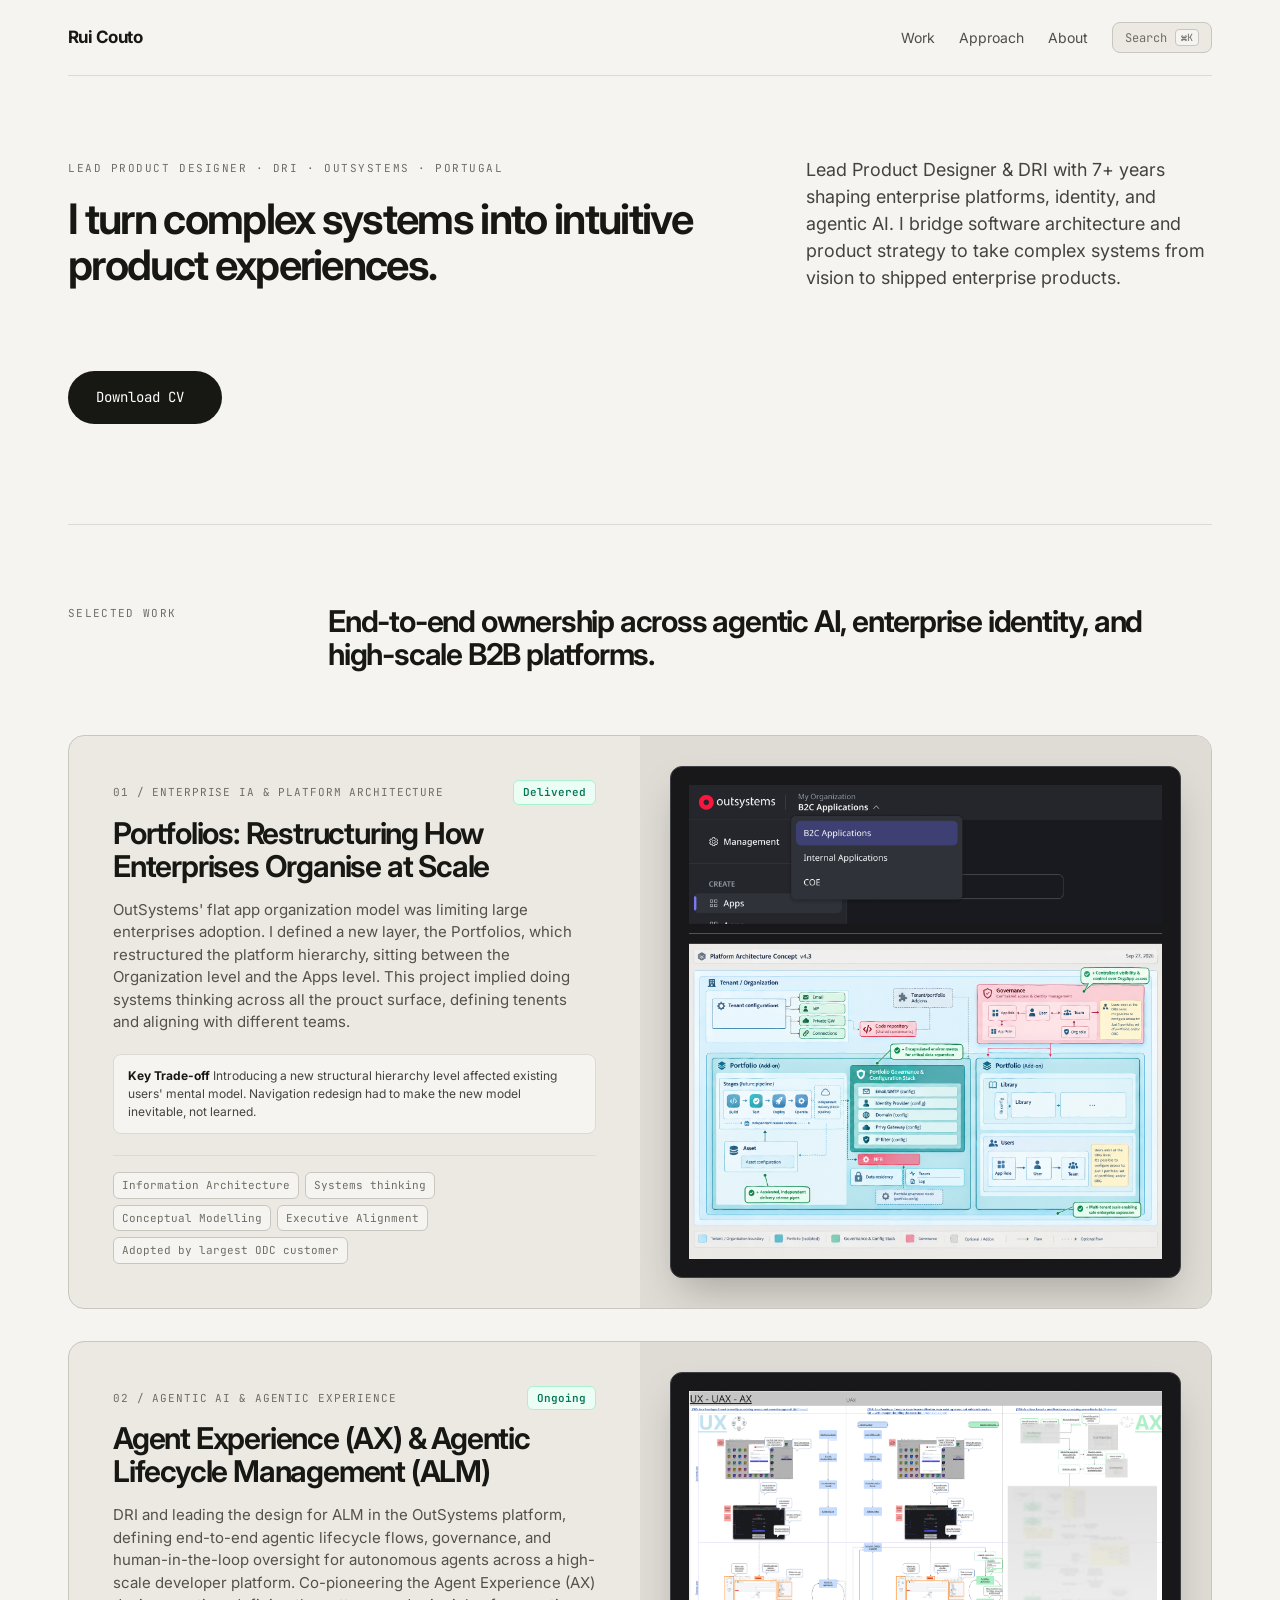
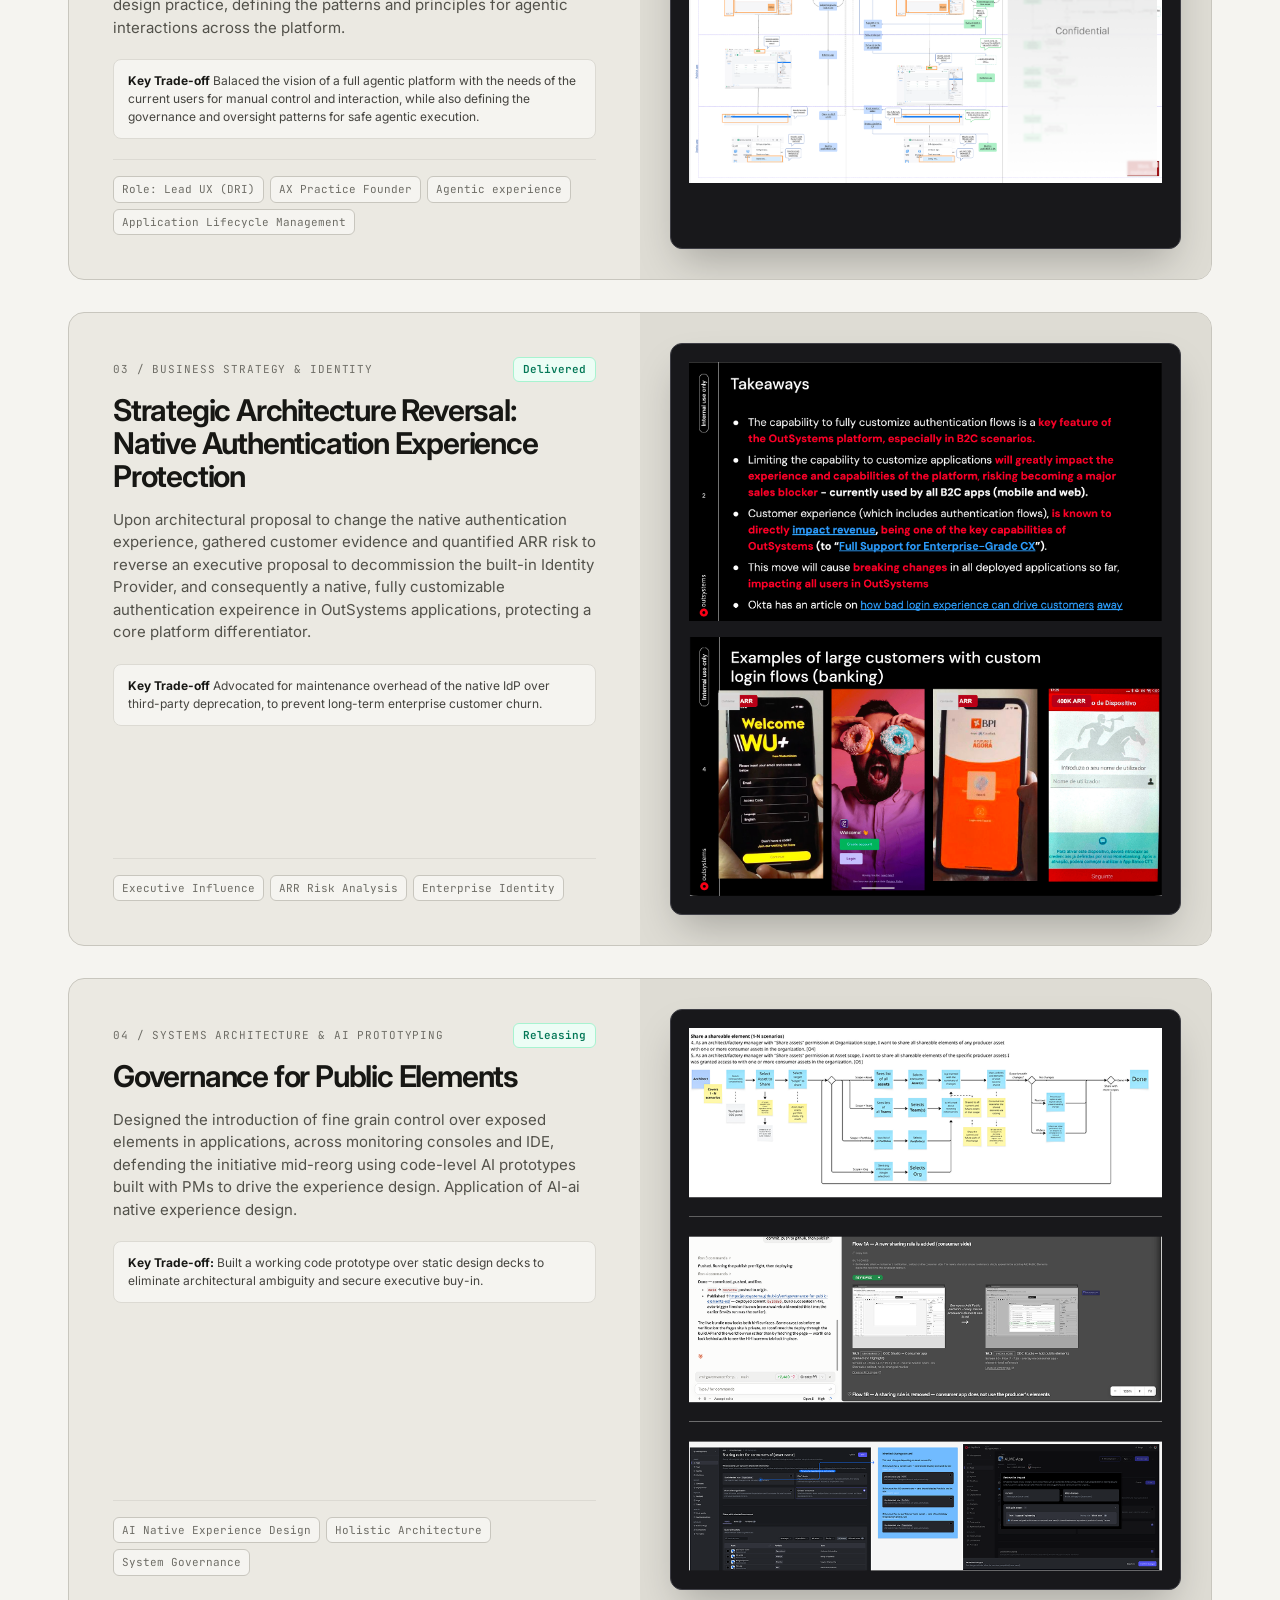
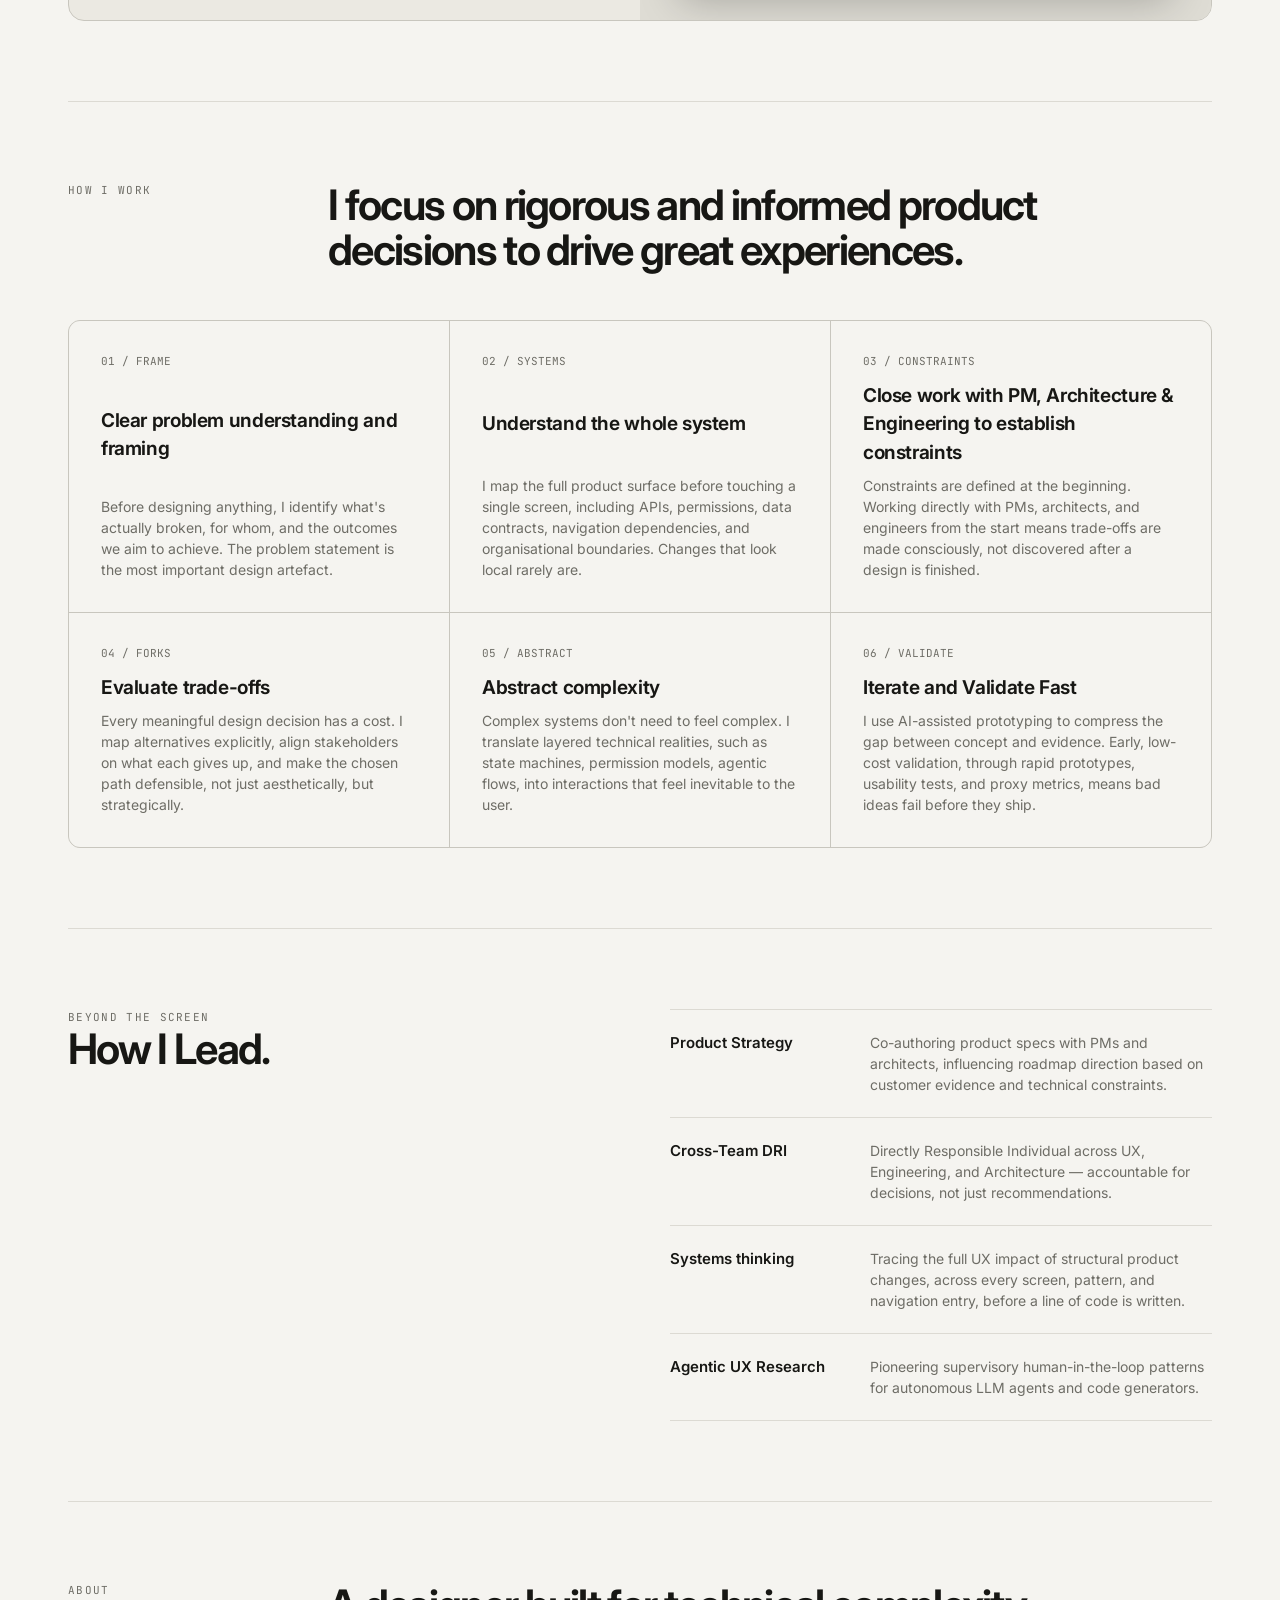
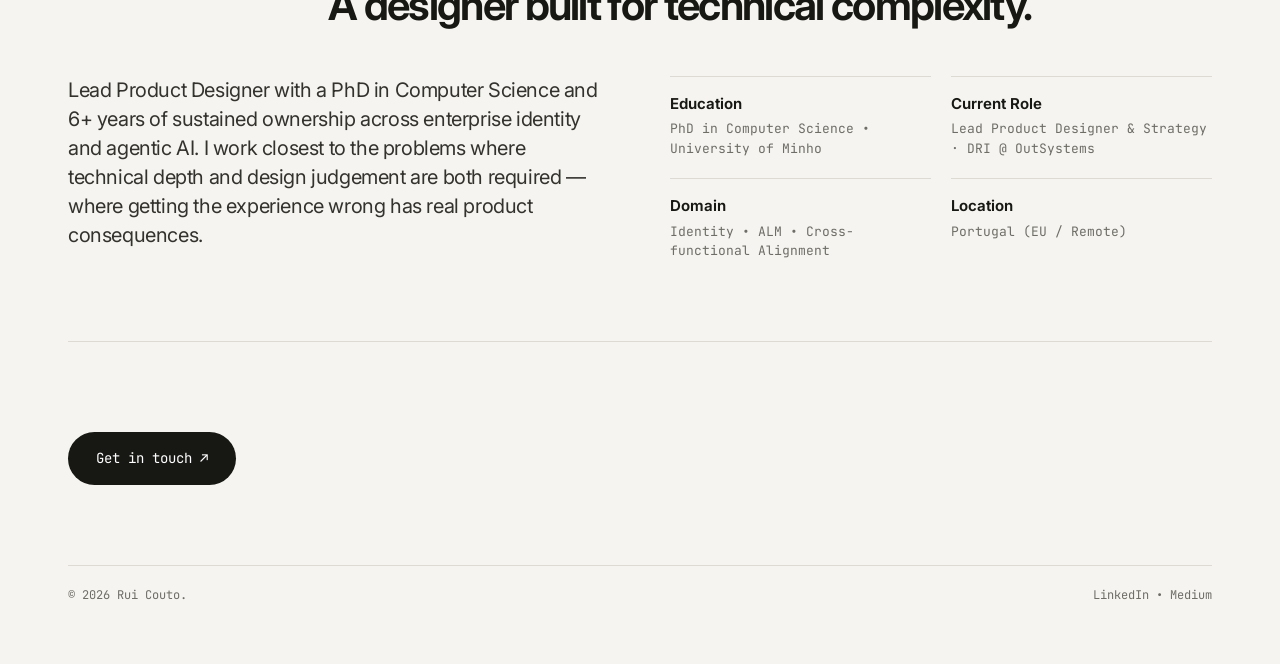
==== commit b92461d3: "Added images for work." ====
--- a/index.html
+++ b/index.html
@@ -787,7 +787,7 @@
 
         <div class="visual">  
           <div class="visual-frame">
-            <img src="img/portfolios.png" alt="Portfolios Visual">
+            <img src="img/ux_uax_ax.png" alt="Agentic Experience Visual">
           </div>
         </div>
       </article>
@@ -820,7 +820,7 @@
 
         <div class="visual">  
           <div class="visual-frame">
-            <img src="img/portfolios.png" alt="Portfolios Visual">
+            <img src="img/idp_impact.png" alt="Identity Provider Impact Visual">
           </div>
         </div>
       </article>
@@ -834,9 +834,9 @@
                 <span class="case-category">04 / Systems Architecture & AI Prototyping</span>
                 <span class="badge-impact">Releasing</span>
               </div>
-              <h3>Governance for Public Elements: AI-Native Defense</h3>
+              <h3>Governance for Public Elements</h3>
               <p class="case-desc">
-                Designed the introduction of fine grain control over exposed elements in applications, across monitoring ocnolses and IDE, defending the initiative mid-reorg using code-level AI prototypes built with PMs to drive the experience design.
+                Designed the introduction of fine grain control over exposed elements in applications, across monitoring consoles and IDE, defending the initiative mid-reorg using code-level AI prototypes built with PMs to drive the experience design. Application of AI-ai native experience design.
               </p>
               <div class="tradeoff-teaser">
                 <strong>Key Trade-off:</strong> Built a working code prototype over static design decks to eliminate architectural ambiguity and secure executive buy-in.
@@ -844,16 +844,17 @@
             </div>
             <div class="case-footer">
               <div class="case-tags">
-                <span class="tag">AI-Native Prototyping</span>
+                <span class="tag">AI Native Experience Design</span>
                 <span class="tag">Holistic Architecture</span>
                 <span class="tag">System Governance</span>
+                
               </div>
             </div>
           </div>
 
           <div class="visual">  
             <div class="visual-frame">
-              <img src="img/portfolios.png" alt="Portfolios Visual">
+              <img src="img/gpe.png" alt="Governance for Public Elements Visual">
             </div>
           </div>
         </article>
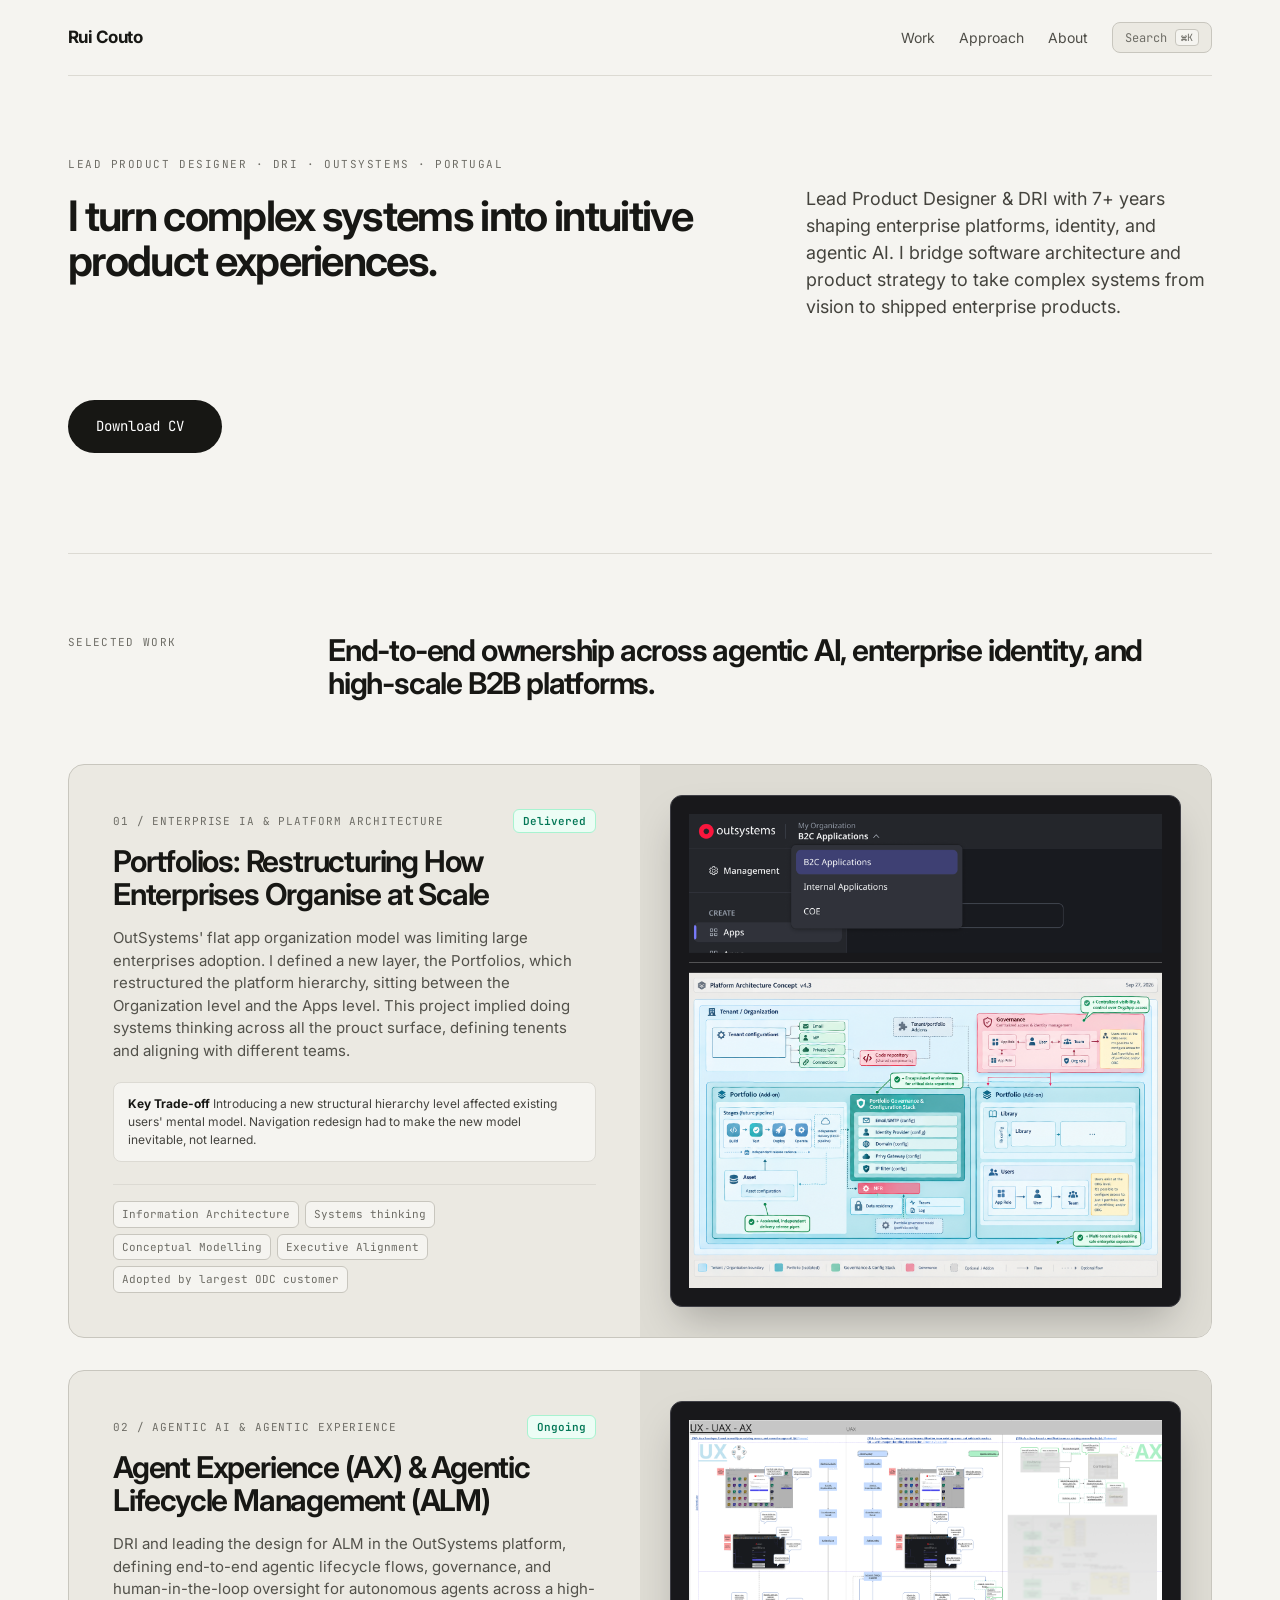
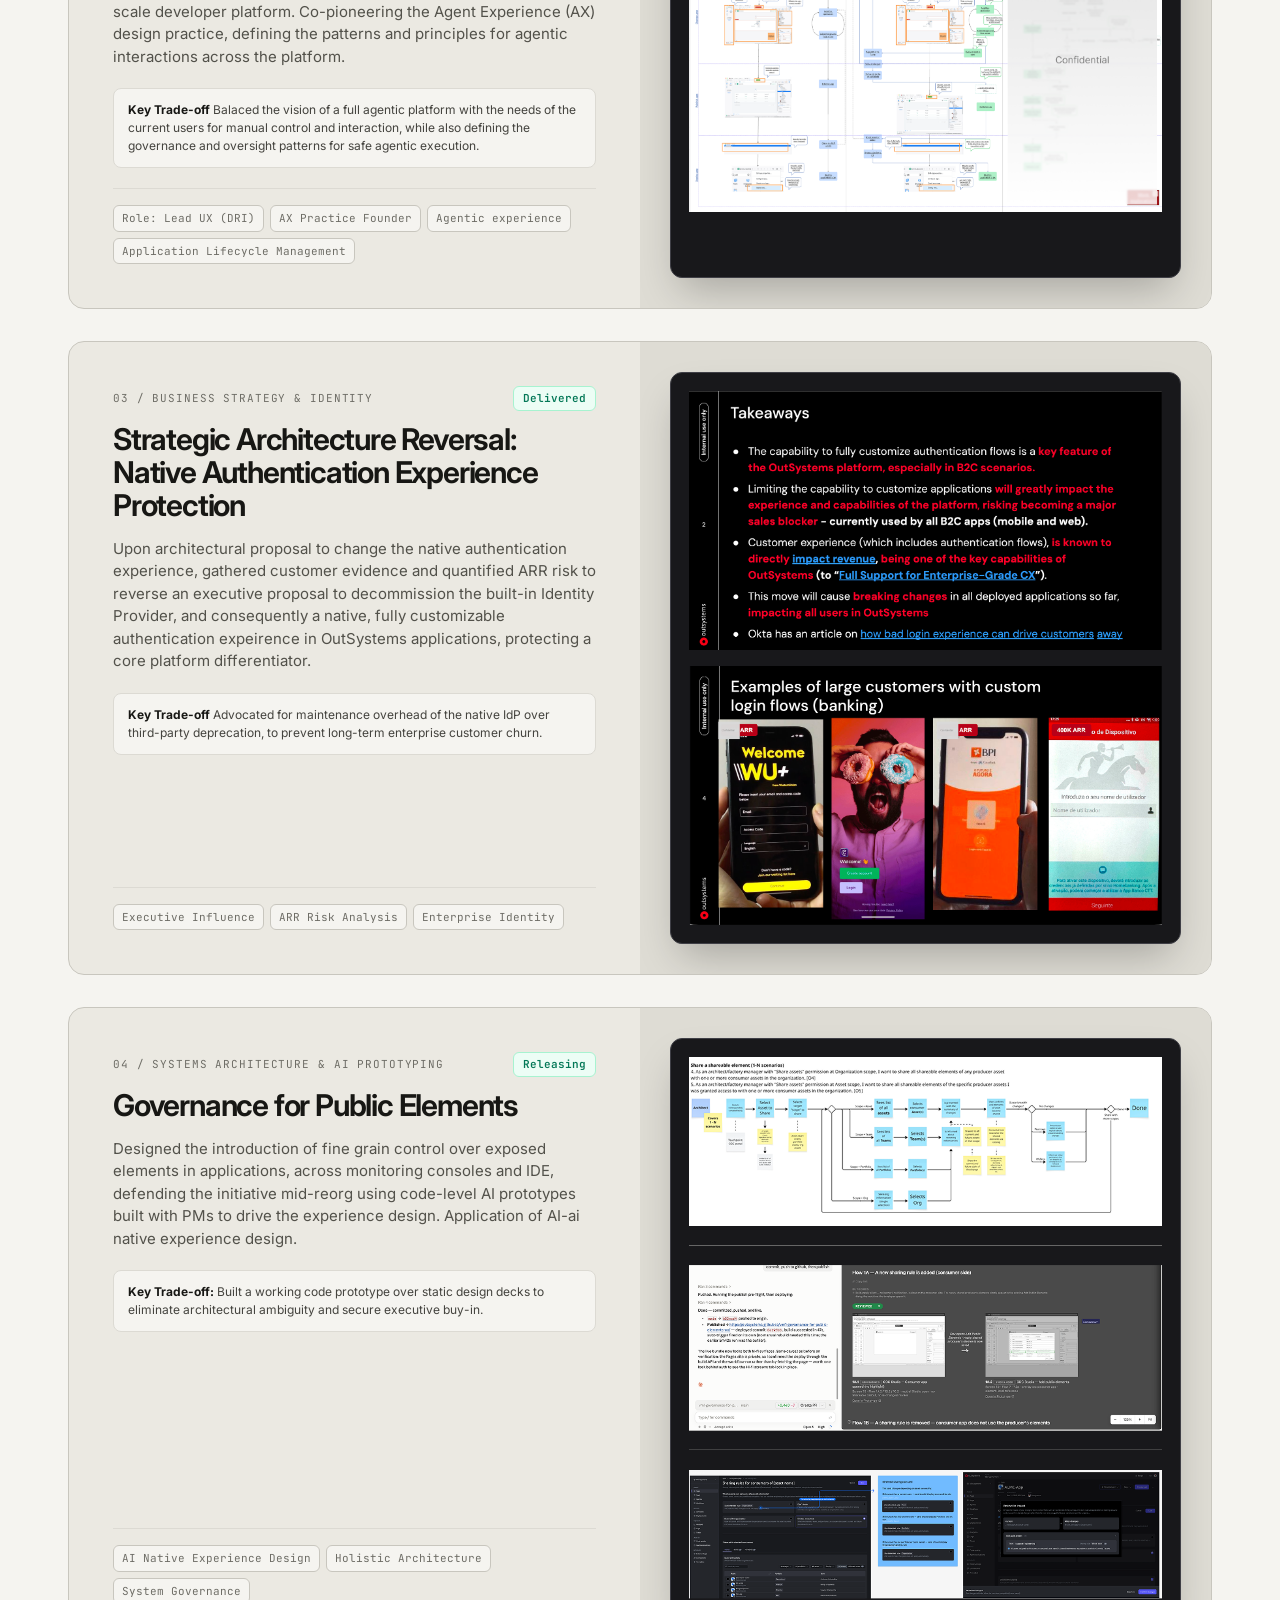
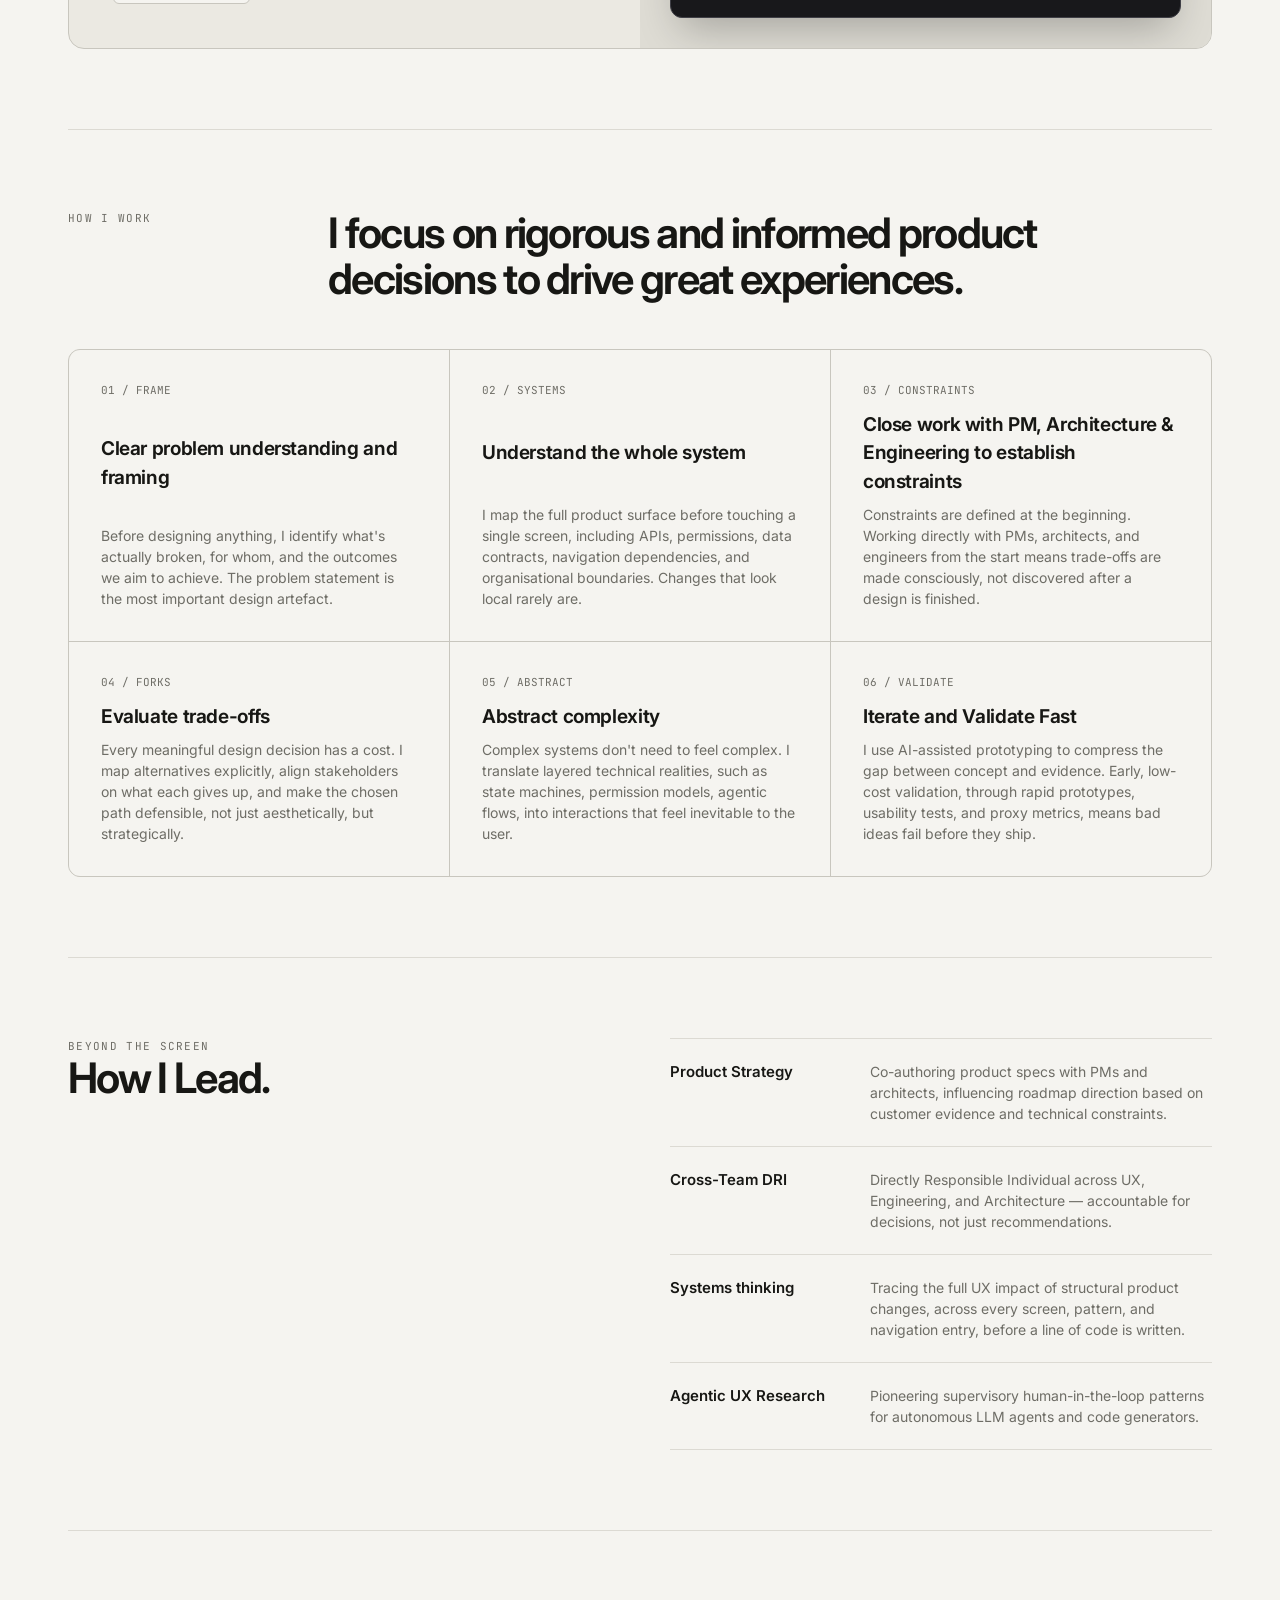
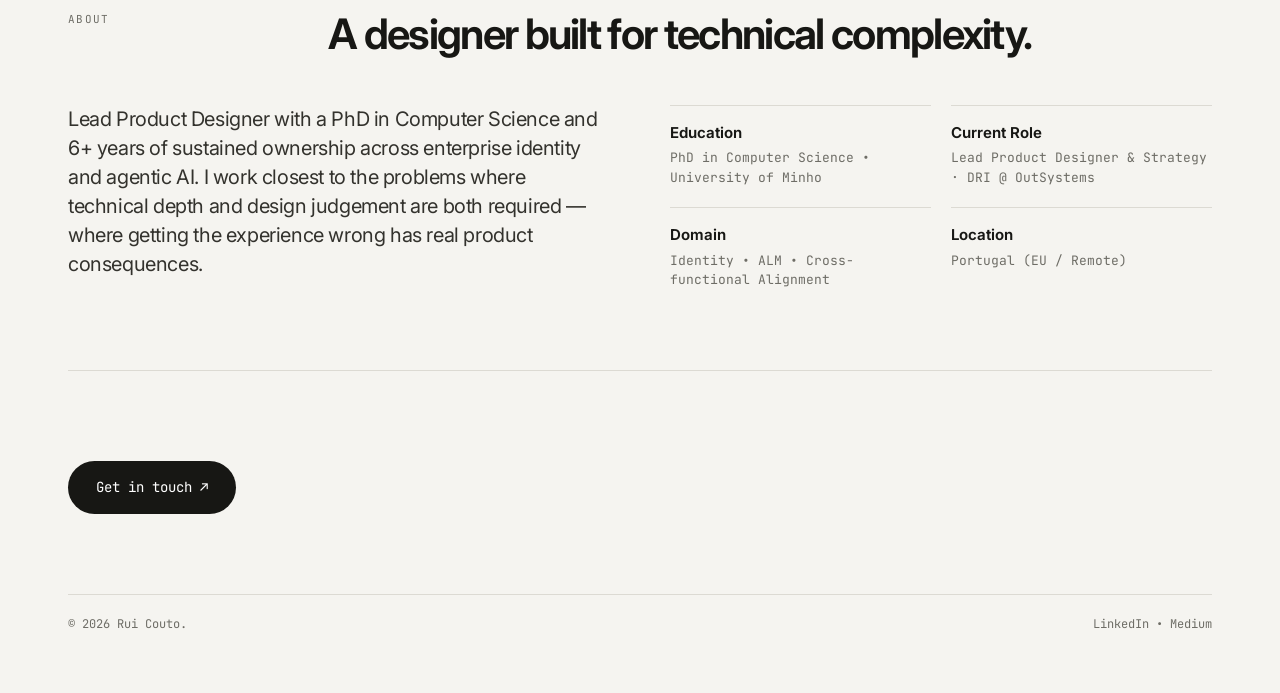
==== commit c49b0bdf: "Polished case 1" ====
--- a/index.html
+++ b/index.html
@@ -100,7 +100,7 @@
     display: grid;
     grid-template-columns: 1.25fr 0.75fr;
     gap: 60px;
-    align-items: end;
+    align-items: start;
   }
   .eyebrow {
     text-transform: uppercase;
@@ -131,6 +131,7 @@
     color: #44433d;
     margin: 0;
     line-height: 1.5;
+    padding-top: 1.6em;
   }
   .hero-copy strong { color: var(--ink); font-weight: 600; }
   .hero-meta {
